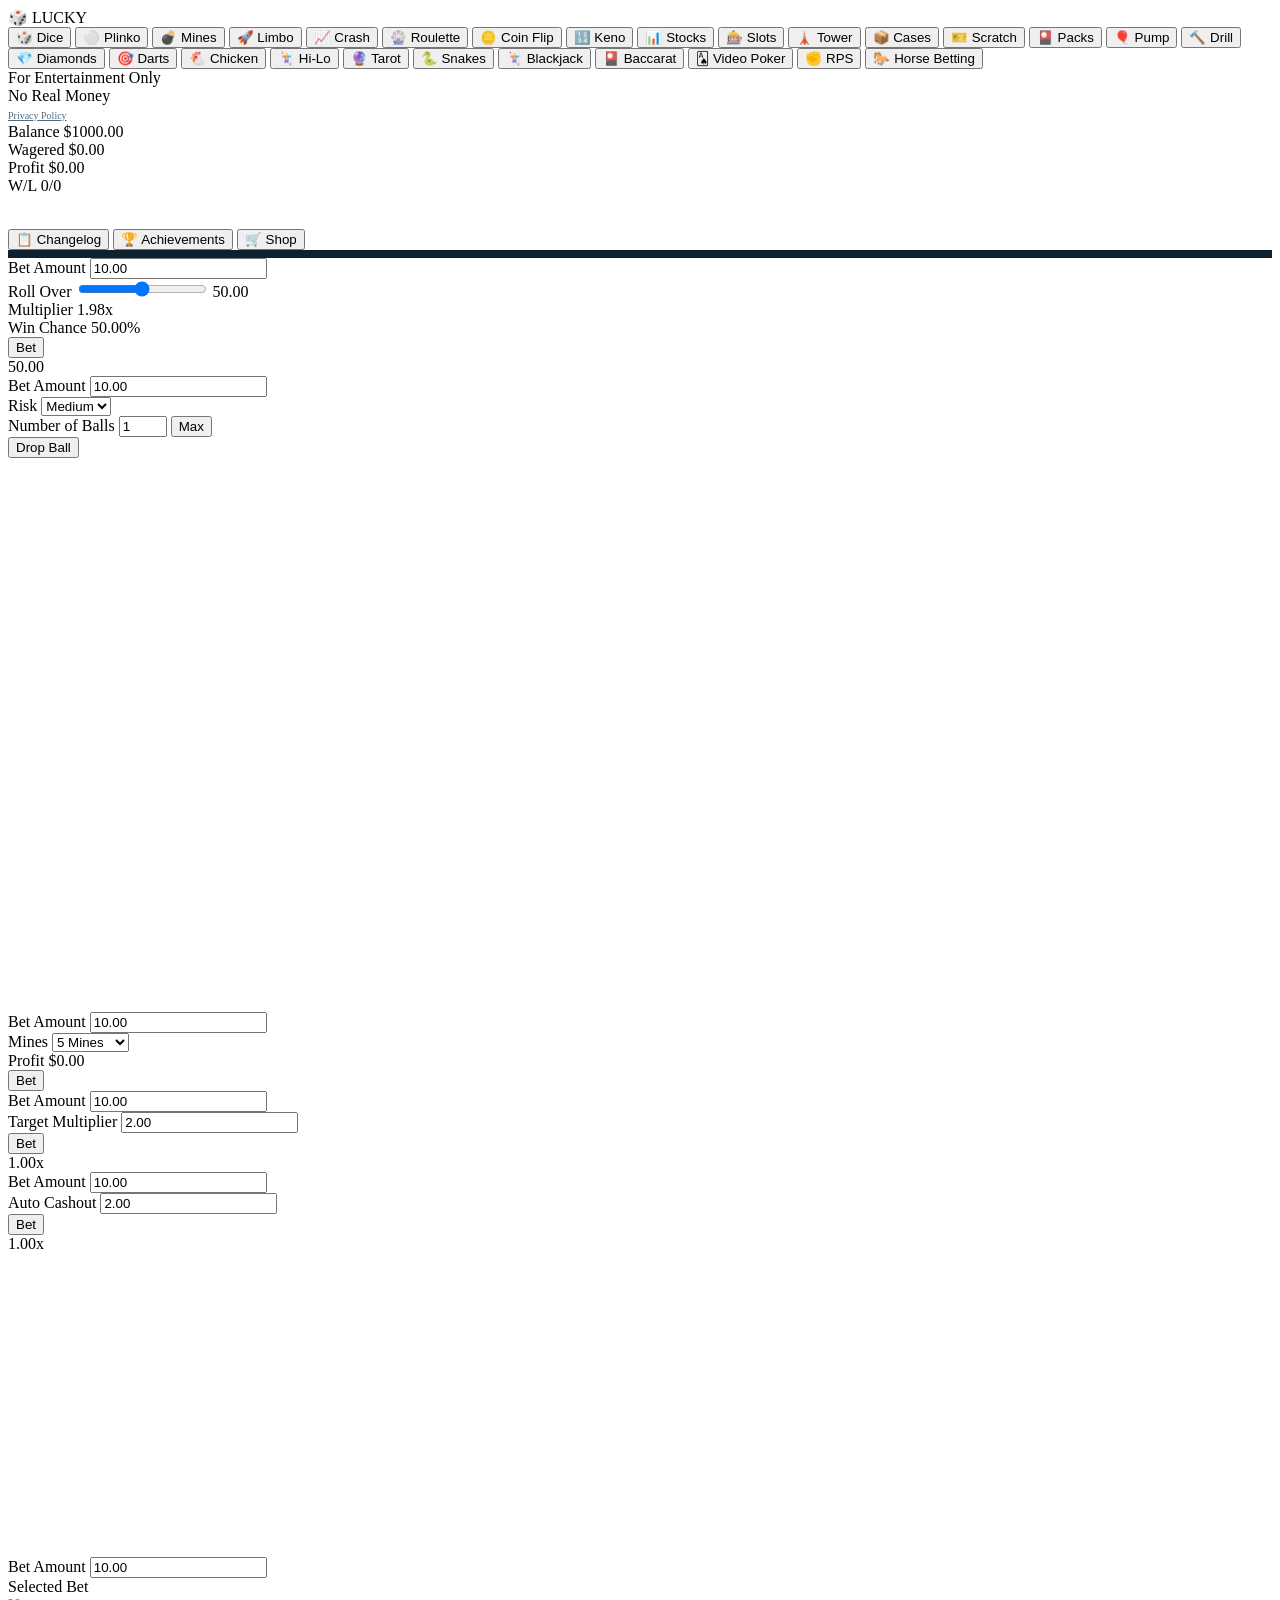
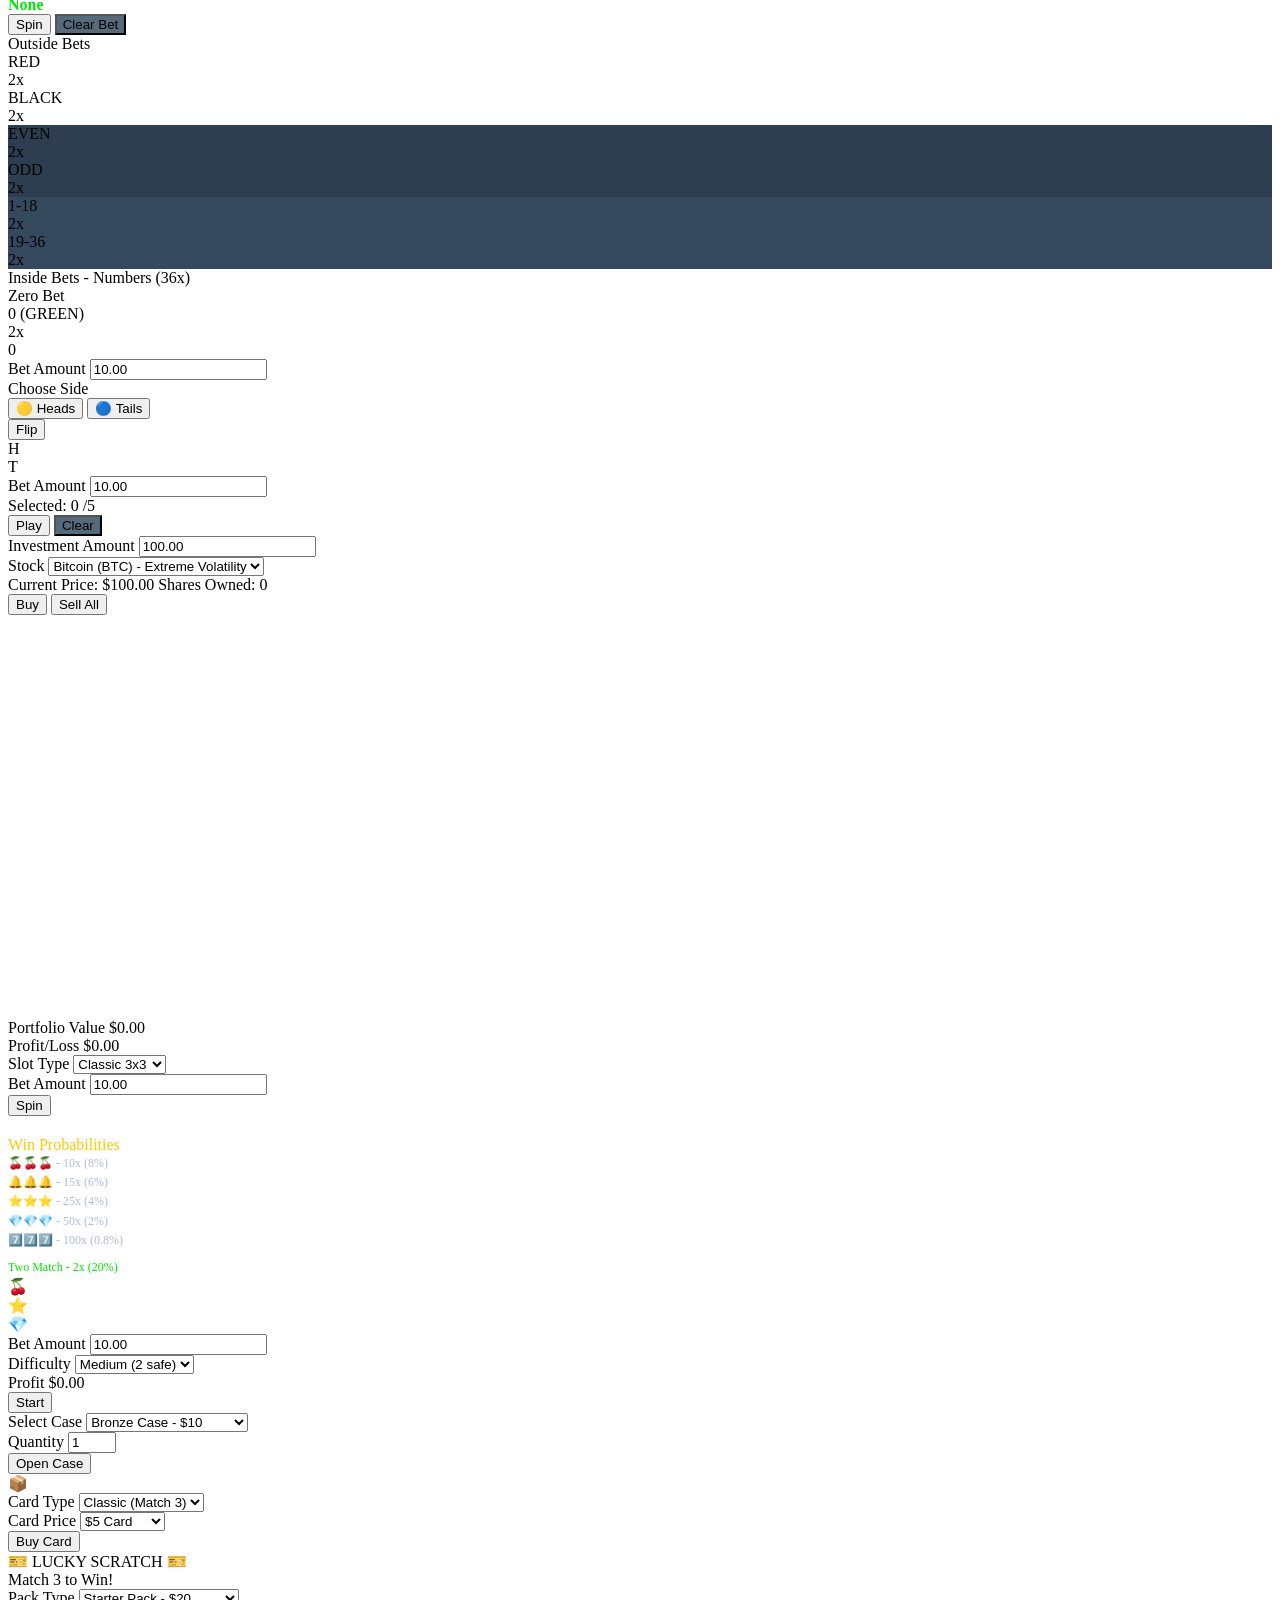
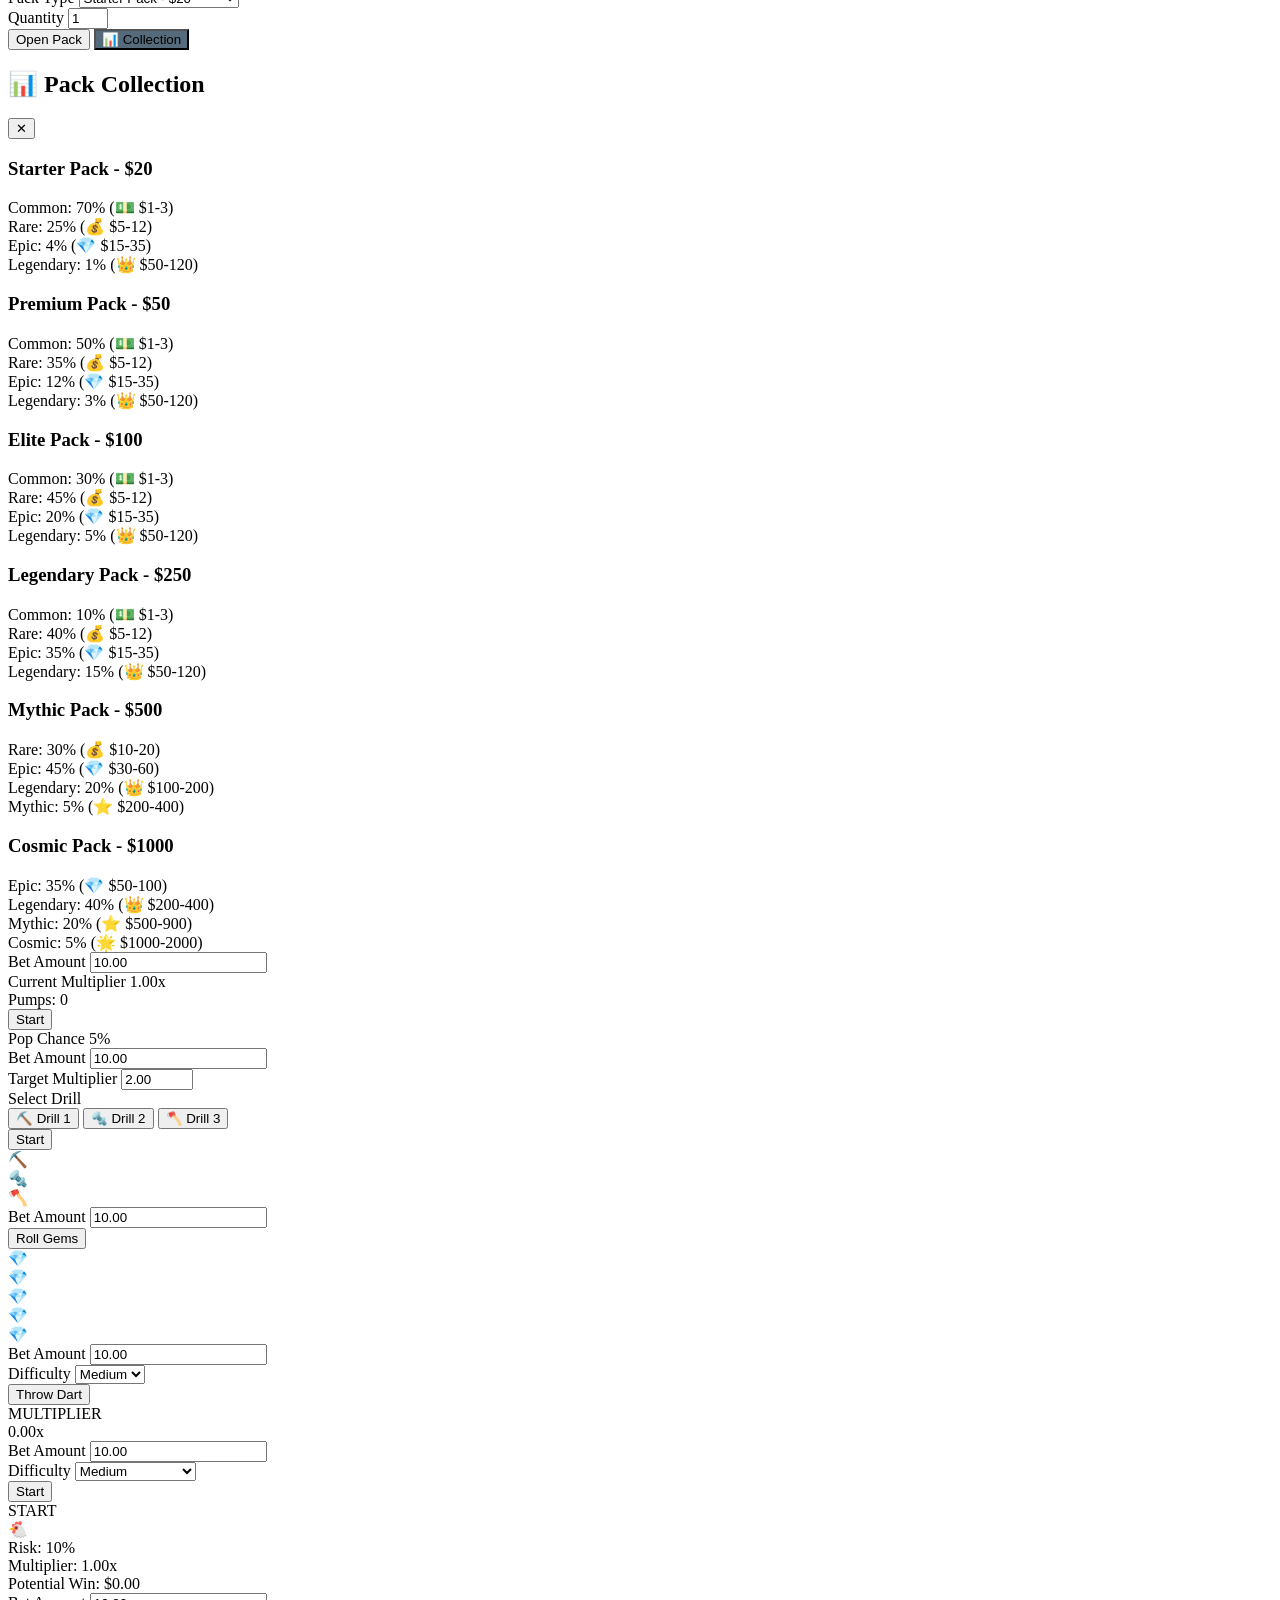
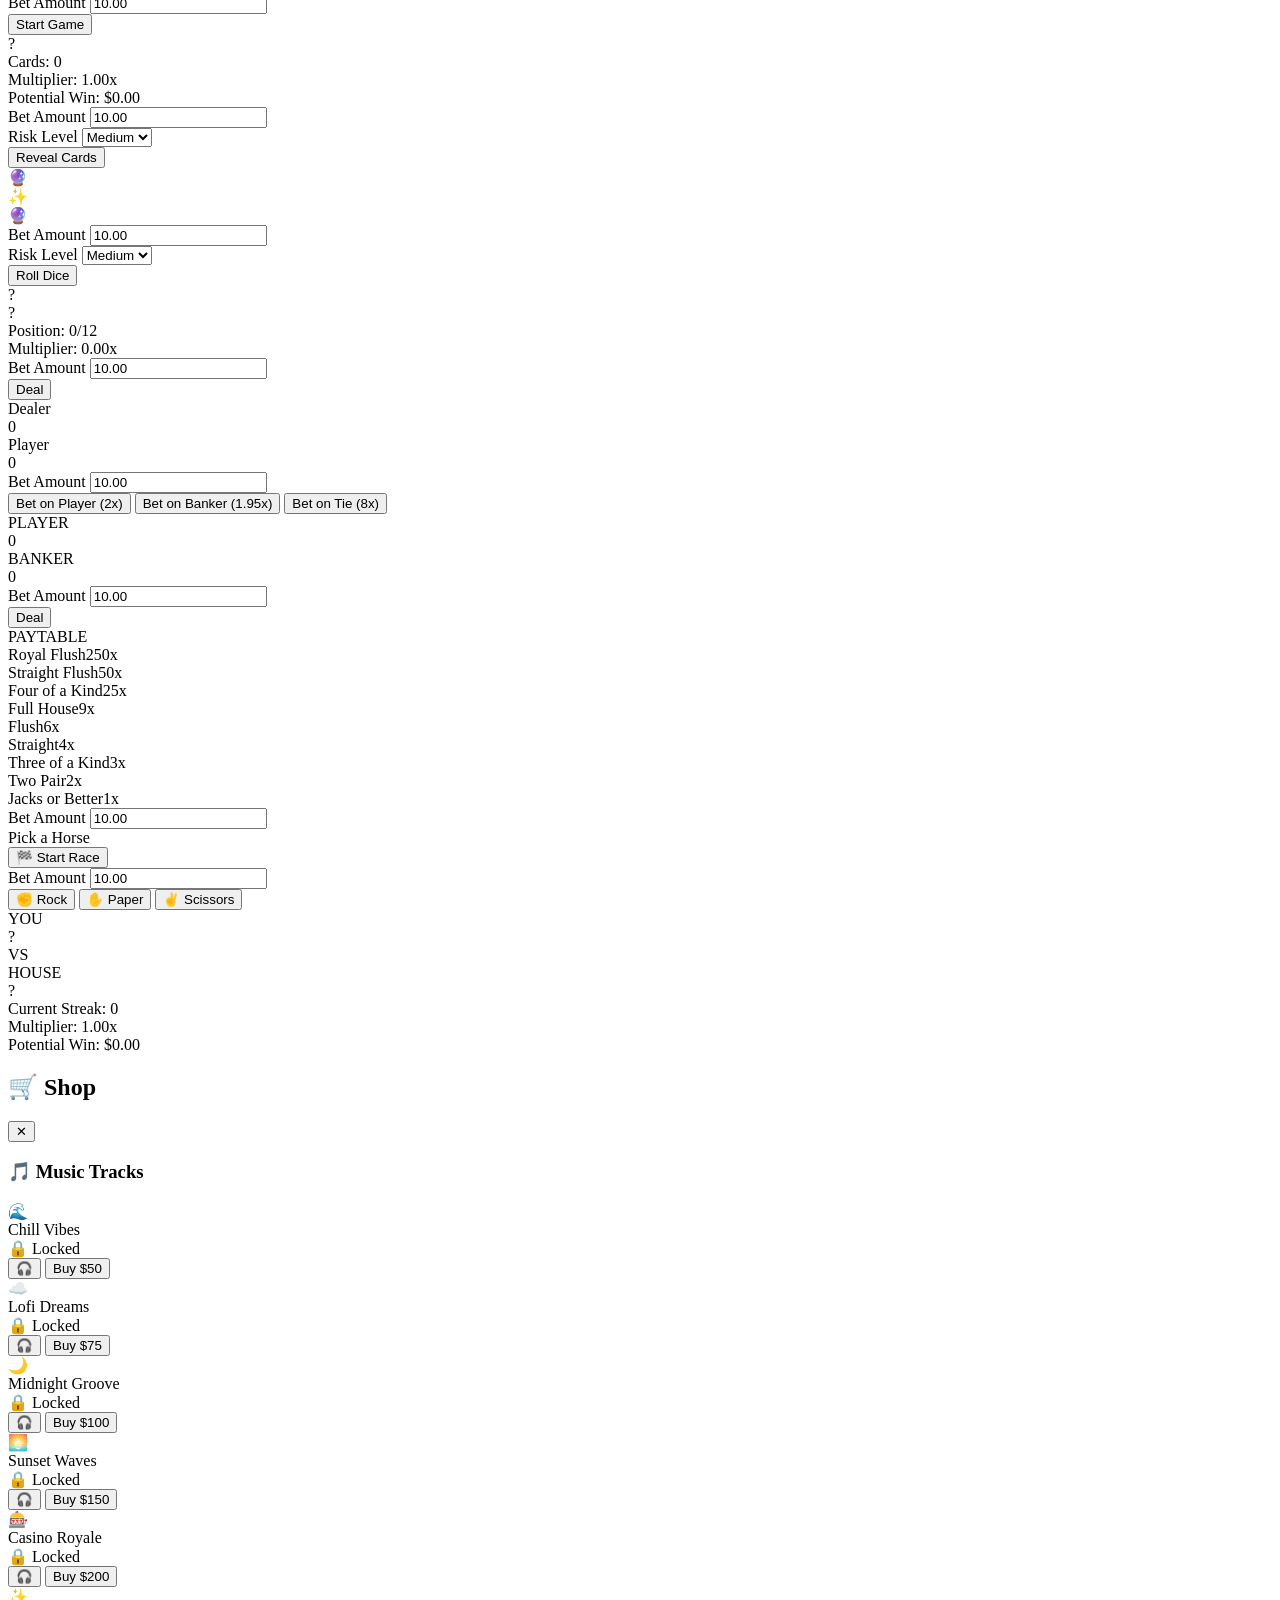
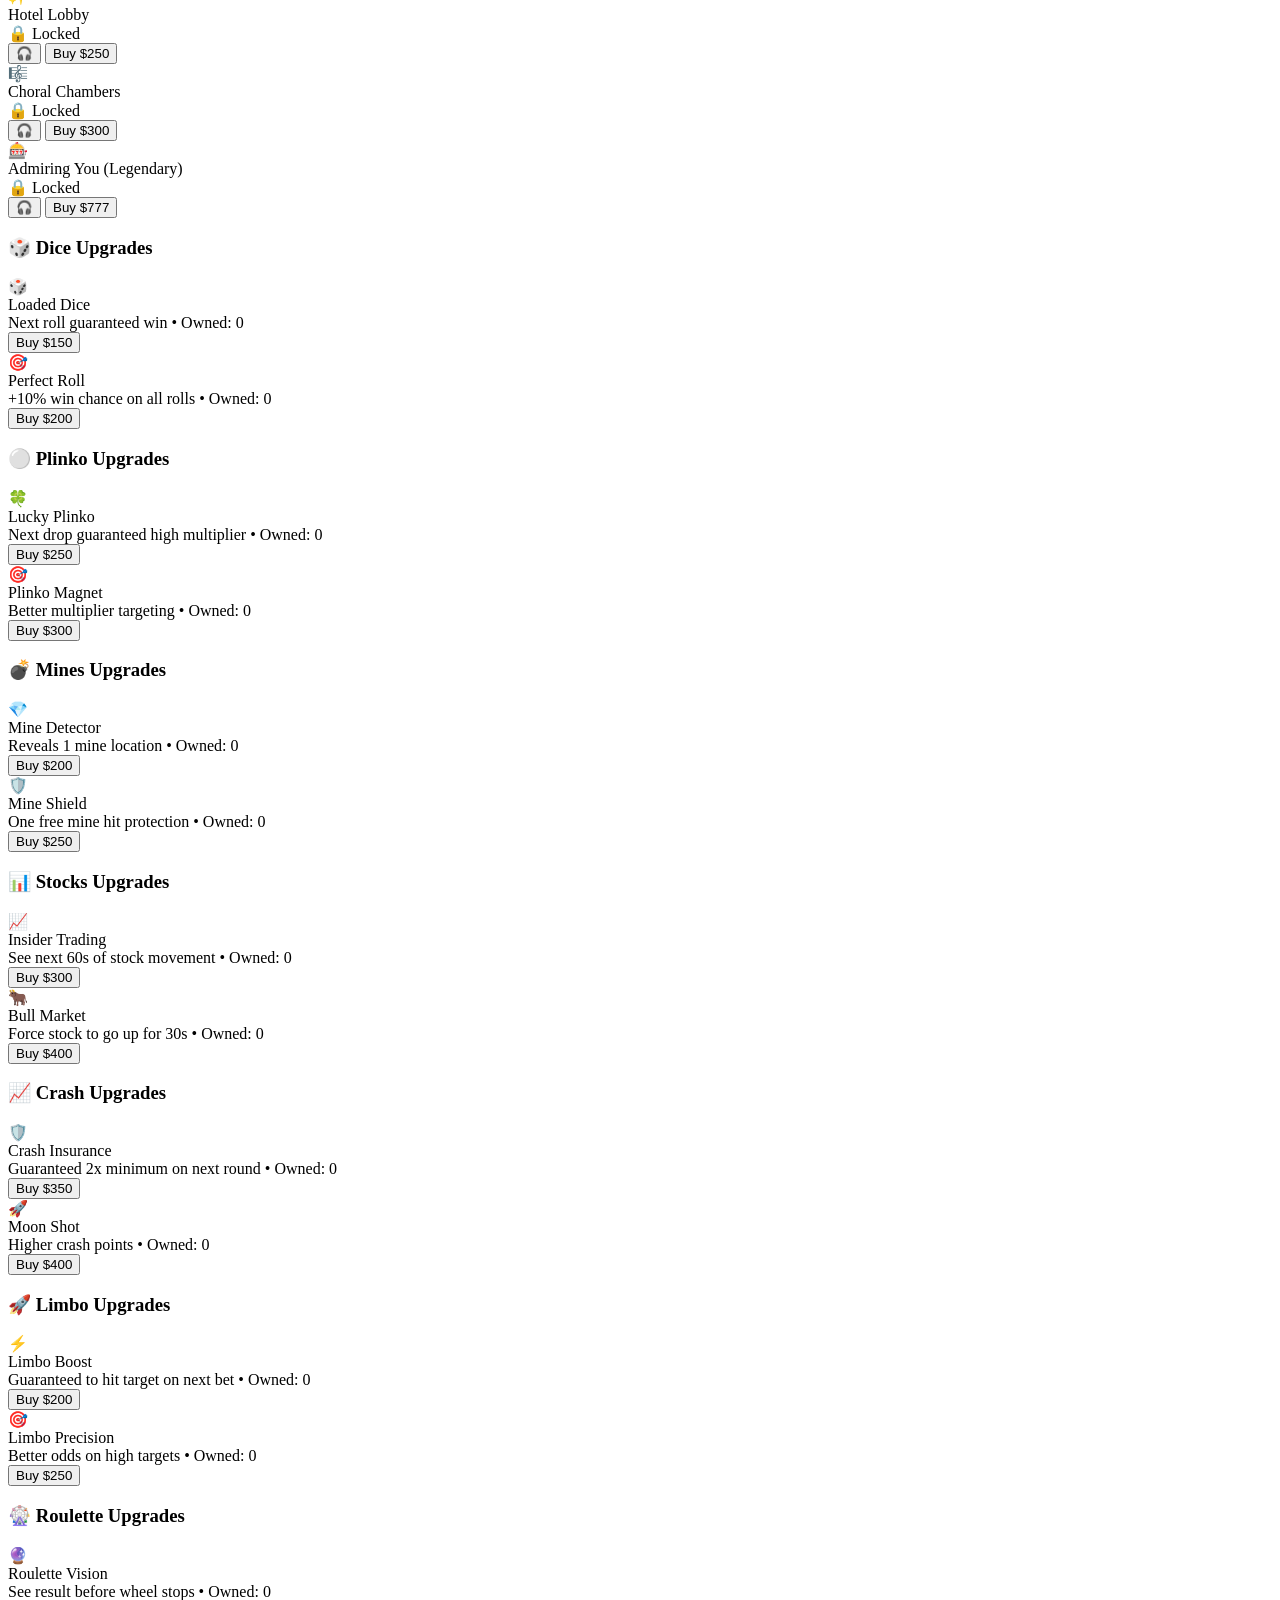
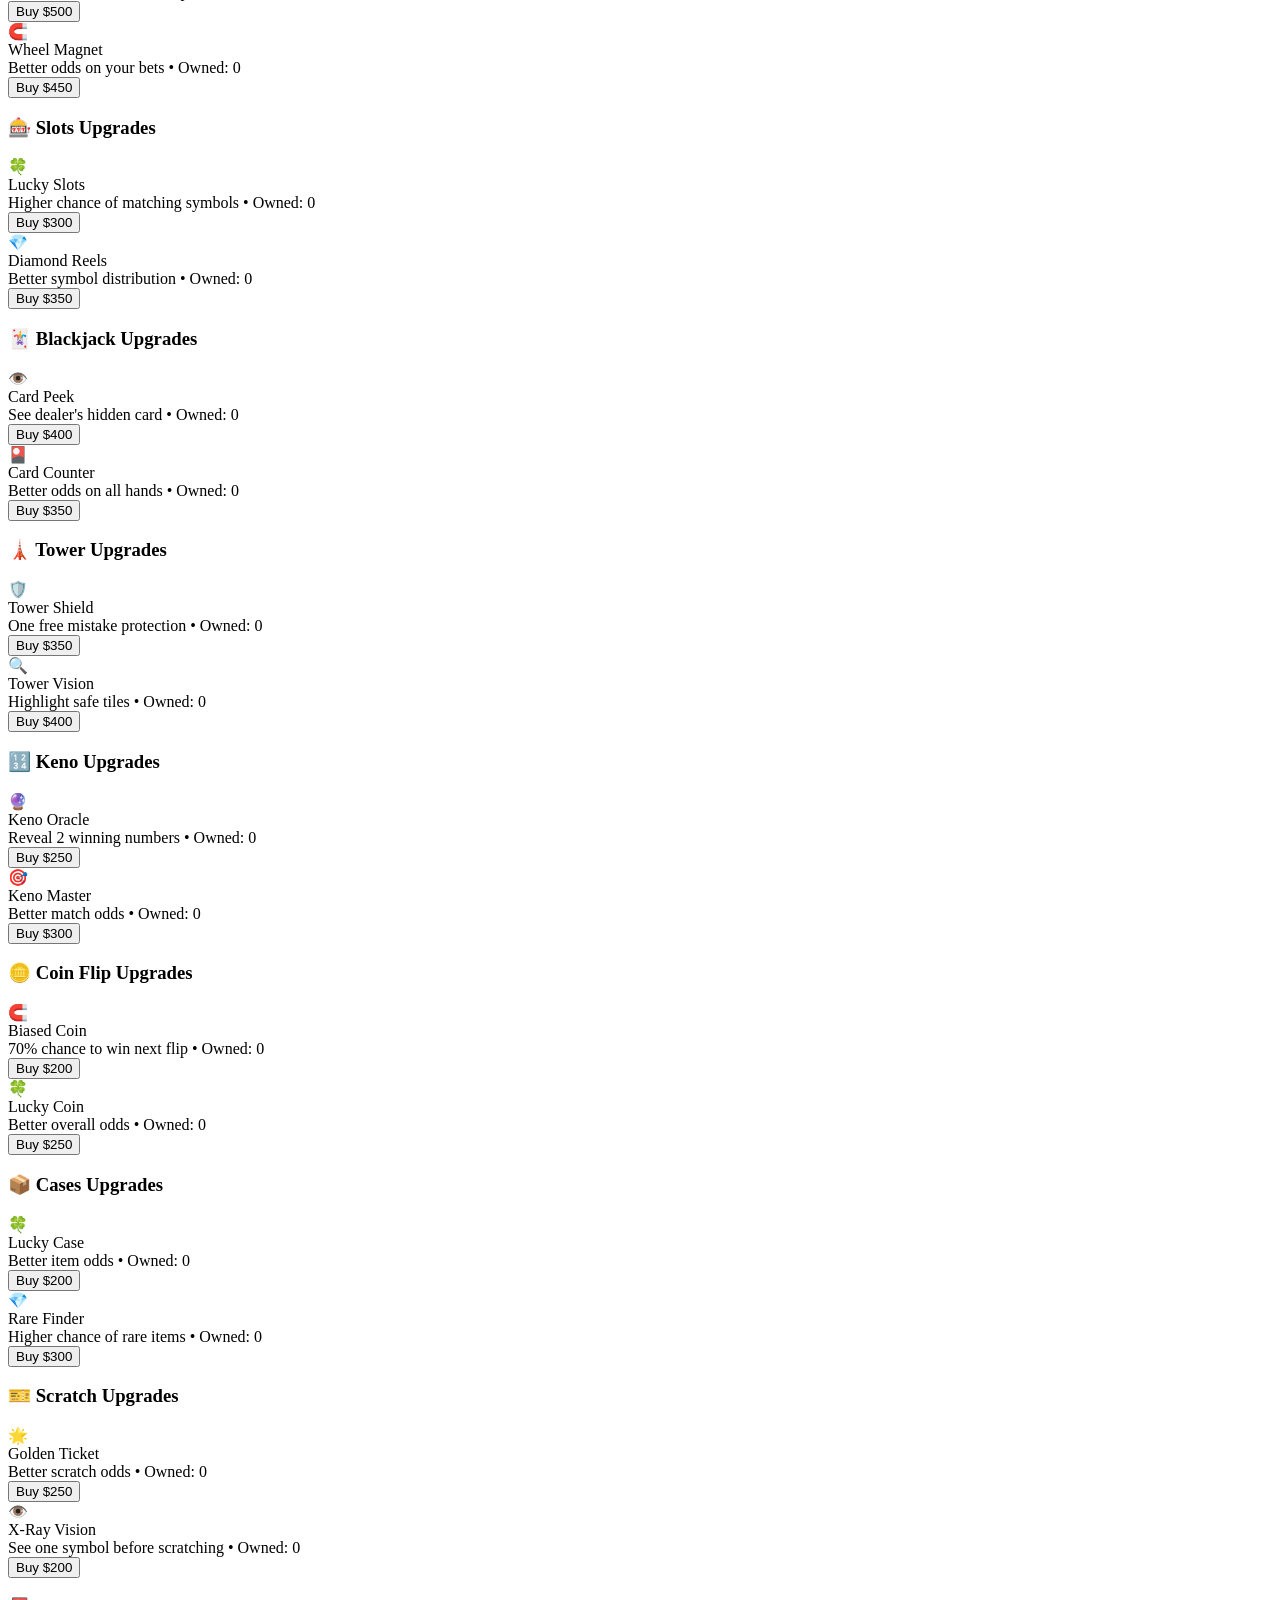
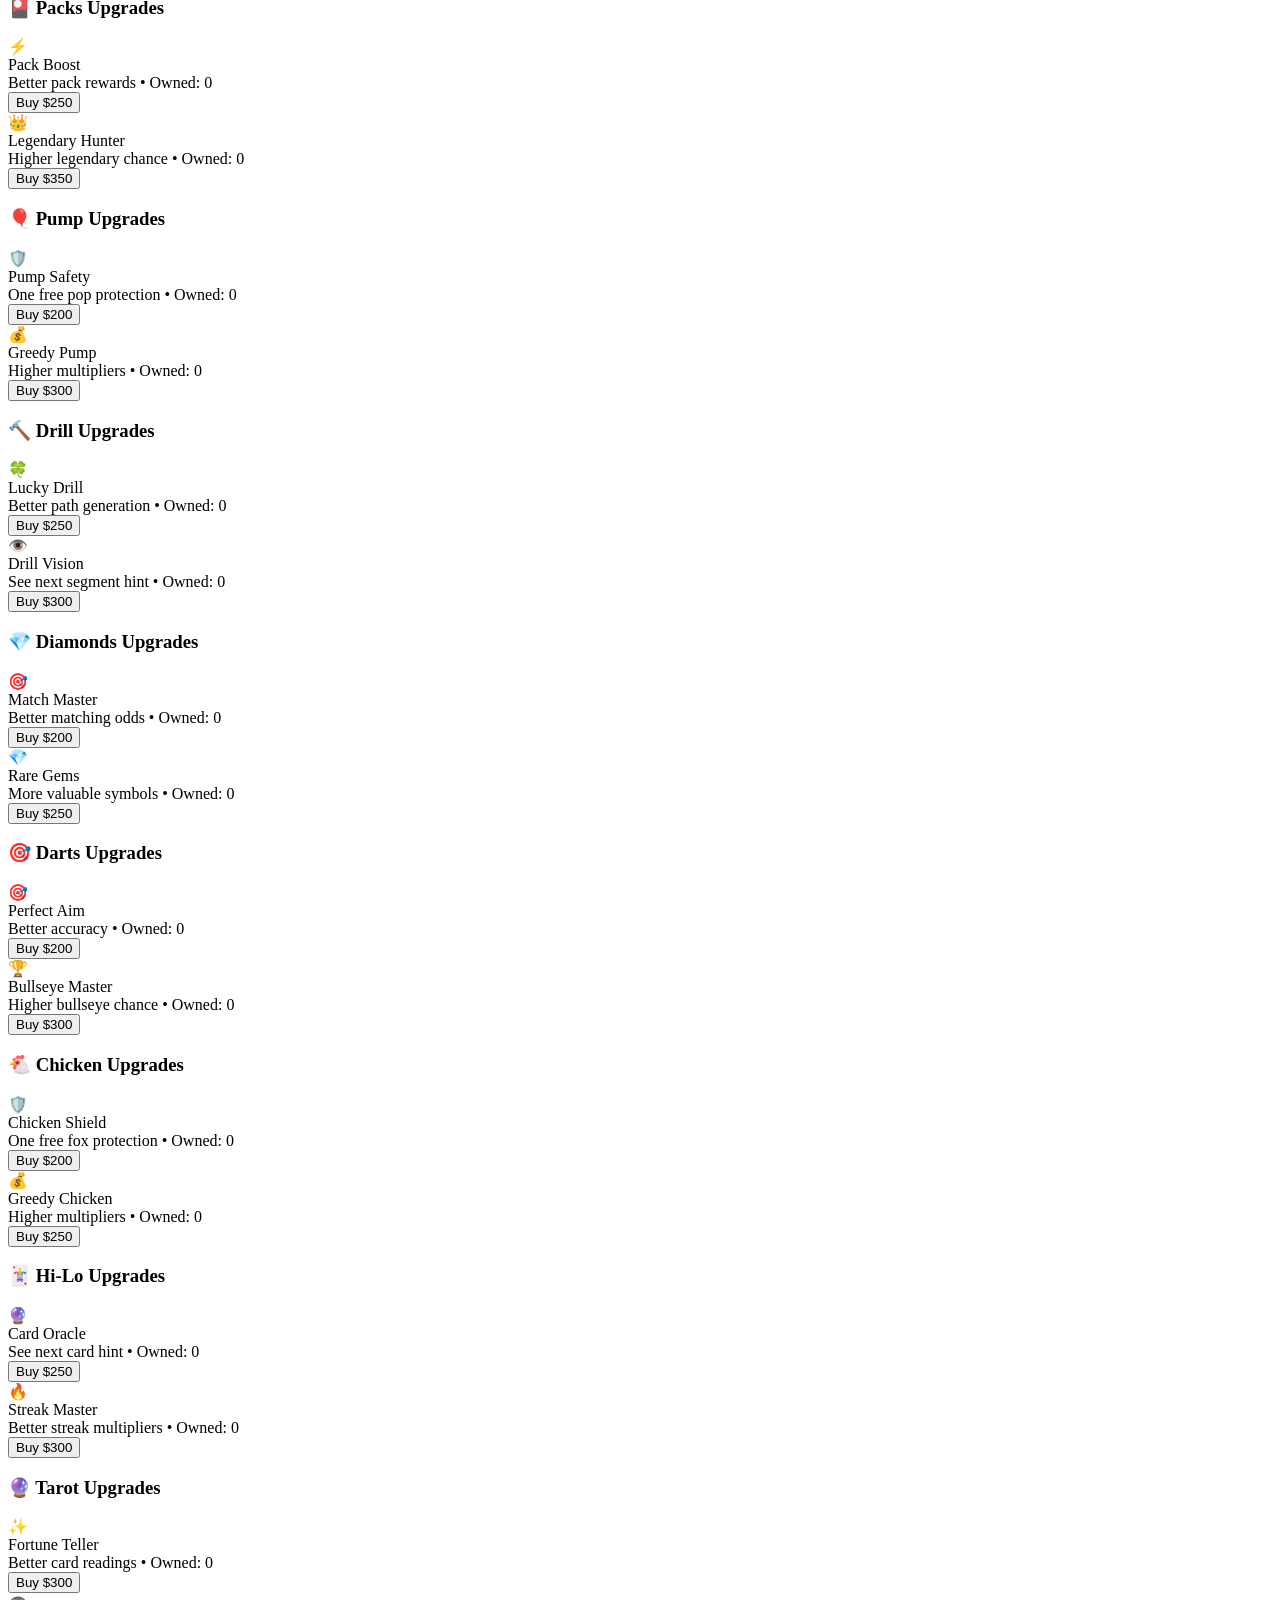
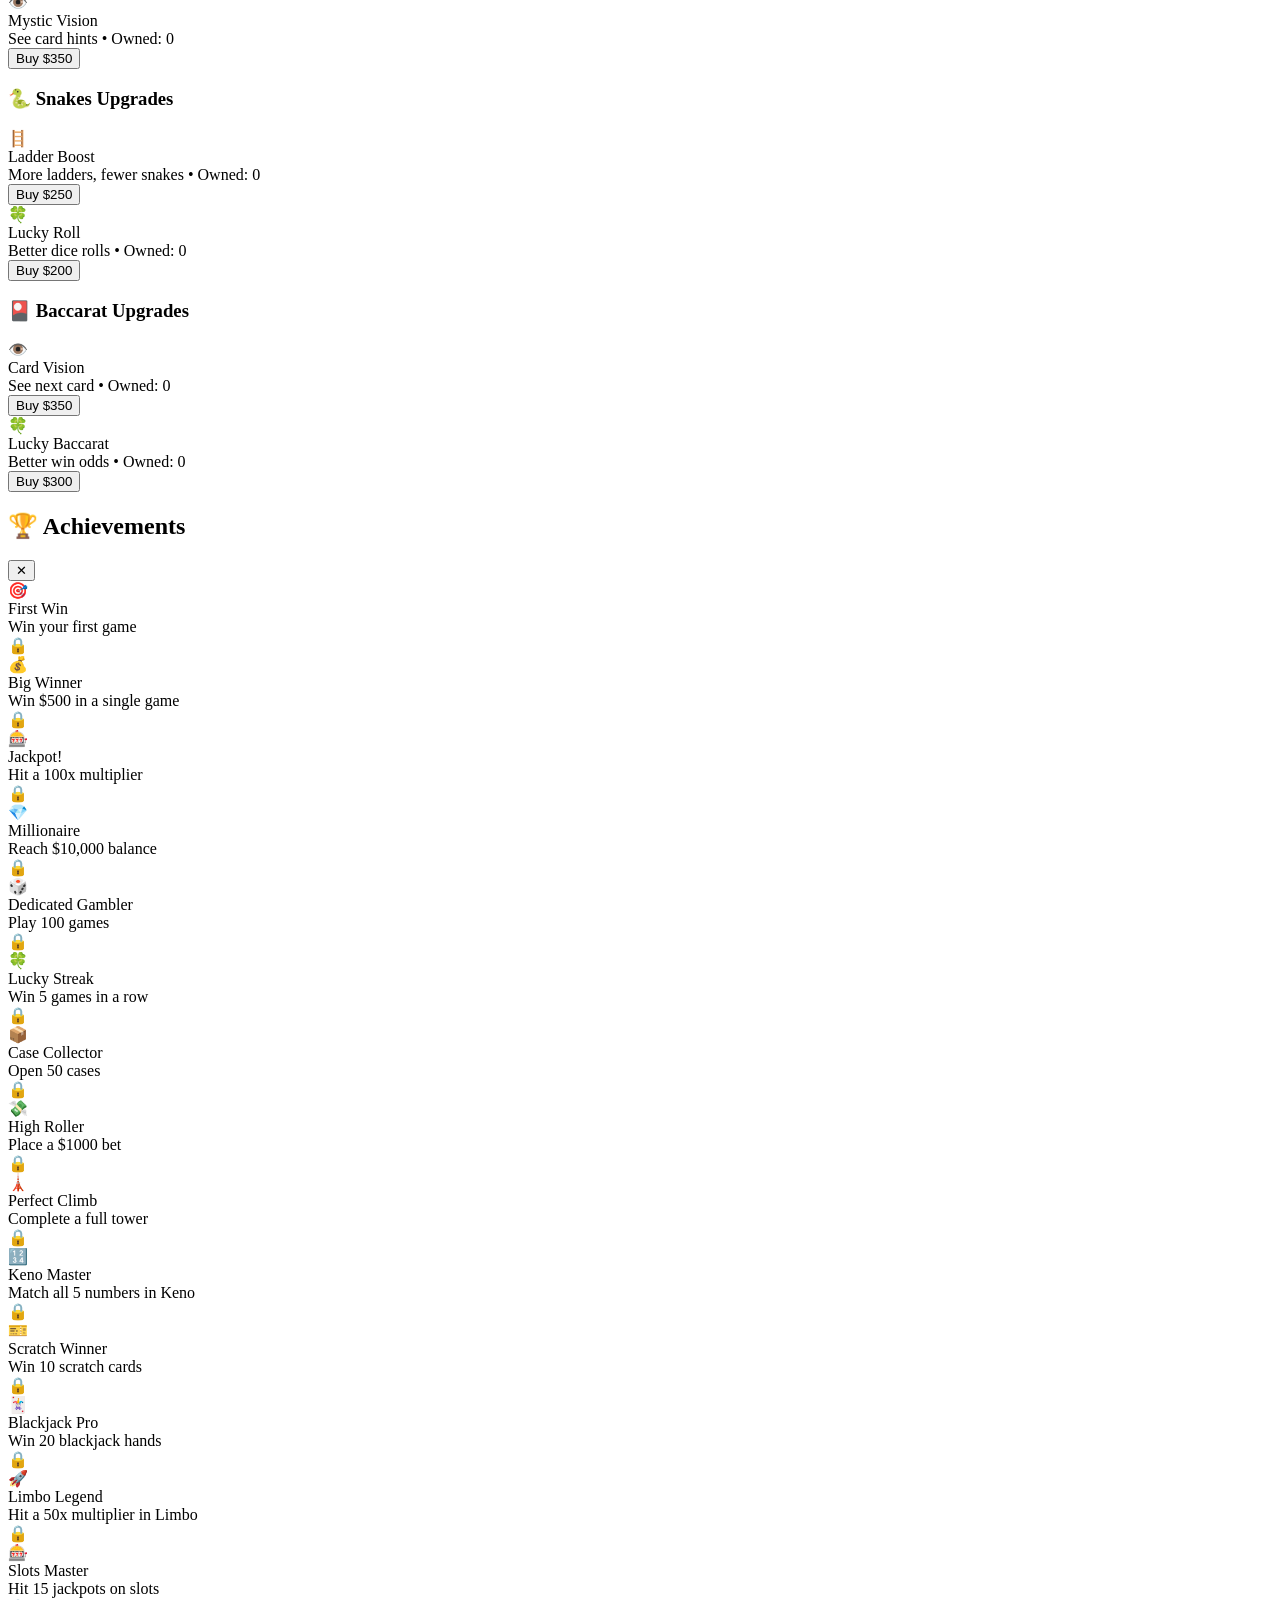
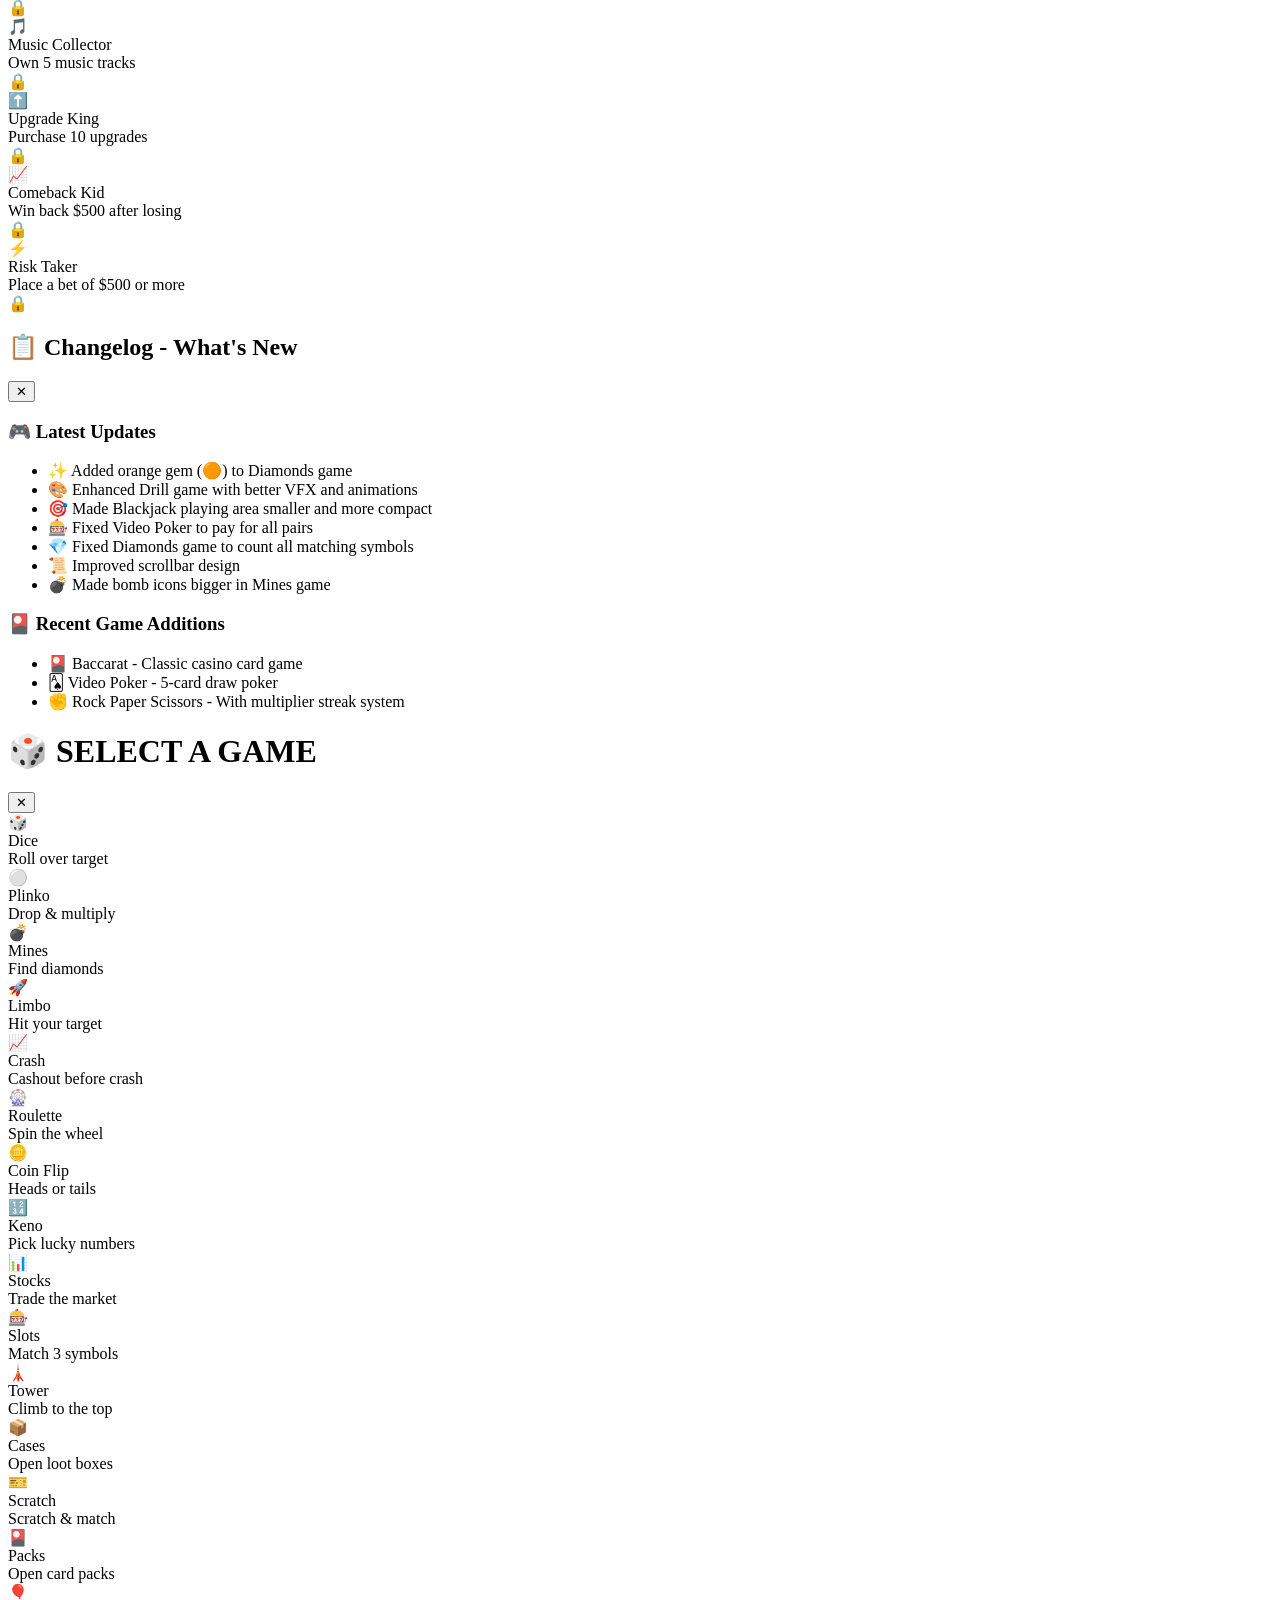
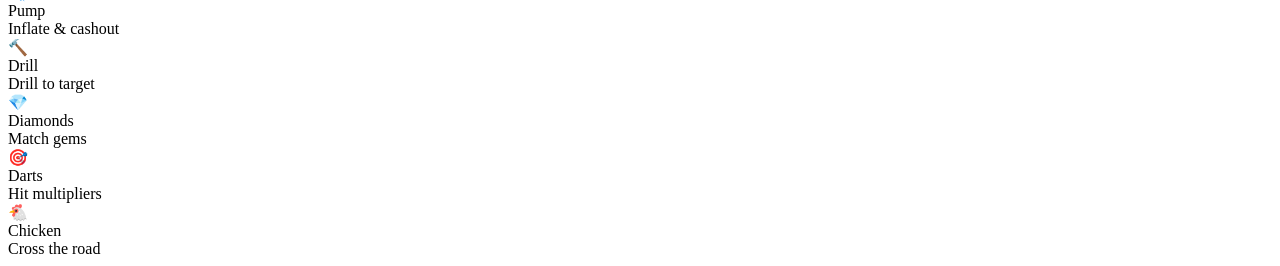
==== index.html @ 7aee8b9a "Add AdSense publisher ID" ====
<!DOCTYPE html>
<html lang="en">
<head>
<meta charset="UTF-8"> <meta name="viewport" content="width=device-width, initial-scale=1.0"> <title>Lucky Games - Entertainment Only</title>
<link rel="icon" type="image/png" href="images/Icon.png">
<link rel="stylesheet" href="style.css">
<script async src="https://pagead2.googlesyndication.com/pagead/js/adsbygoogle.js?client=ca-pub-1975473194657681" crossorigin="anonymous"></script>
</head>
<body>
<div id="toast-container">
</div>
<div class="sidebar">
<div class="logo sticky-logo" onclick="showGameSelection()" style="cursor: pointer;">
🎲 LUCKY</div>
<nav class="nav-menu">
<button class="nav-item active" onclick="showGame('dice')">
<span class="icon">🎲</span>
Dice</button>
<button class="nav-item" onclick="showGame('plinko')">
<span class="icon">⚪</span>
Plinko</button>
<button class="nav-item" onclick="showGame('mines')">
<span class="icon">💣</span>
Mines</button>
<button class="nav-item" onclick="showGame('limbo')">
<span class="icon">🚀</span>
Limbo</button>
<button class="nav-item" onclick="showGame('crash')">
<span class="icon">📈</span>
Crash</button>
<button class="nav-item" onclick="showGame('roulette')">
<span class="icon">🎡</span>
Roulette</button>
<button class="nav-item" onclick="showGame('coinflip')">
<span class="icon">🪙</span>
Coin Flip</button>
<button class="nav-item" onclick="showGame('keno')">
<span class="icon">🔢</span>
Keno</button>
<button class="nav-item" onclick="showGame('stocks')">
<span class="icon">📊</span>
Stocks</button>
<button class="nav-item" onclick="showGame('slots')">
<span class="icon">🎰</span>
Slots</button>
<button class="nav-item" onclick="showGame('tower')">
<span class="icon">🗼</span>
Tower</button>
<button class="nav-item" onclick="showGame('cases')">
<span class="icon">📦</span>
Cases</button>
<button class="nav-item" onclick="showGame('scratch')">
<span class="icon">🎫</span>
Scratch</button>
<button class="nav-item" onclick="showGame('packs')">
<span class="icon">🎴</span>
Packs</button>
<button class="nav-item" onclick="showGame('pump')">
<span class="icon">🎈</span>
Pump</button>
<button class="nav-item" onclick="showGame('drill')">
<span class="icon">🔨</span>
Drill</button>
<button class="nav-item" onclick="showGame('diamonds')">
<span class="icon">💎</span>
Diamonds</button>
<button class="nav-item" onclick="showGame('darts')">
<span class="icon">🎯</span>
Darts</button>
<button class="nav-item" onclick="showGame('chicken')">
<span class="icon">🐔</span>
Chicken</button>
<button class="nav-item" onclick="showGame('hilo')">
<span class="icon">🃏</span>
Hi-Lo</button>
<button class="nav-item" onclick="showGame('tarot')">
<span class="icon">🔮</span>
Tarot</button>
<button class="nav-item" onclick="showGame('snakes')">
<span class="icon">🐍</span>
Snakes</button>
<button class="nav-item" onclick="showGame('blackjack')">
<span class="icon">🃏</span>
Blackjack</button>
<button class="nav-item" onclick="showGame('baccarat')">
<span class="icon">🎴</span>
Baccarat</button>
<button class="nav-item" onclick="showGame('videopoker')">
<span class="icon">🂡</span>
Video Poker</button>
<button class="nav-item" onclick="showGame('rps')">
<span class="icon">✊</span>
RPS</button>
<button class="nav-item" onclick="showGame('horse')">
<span class="icon">🐎</span>
Horse Betting</button>
</nav>
<div class="disclaimer">
For Entertainment Only<br>No Real Money<br><a href="privacy-policy.html" target="_blank" style="color:#556b7c;font-size:10px;text-decoration:underline;">Privacy Policy</a></div>
</div>
<div class="main-content">
<header class="top-bar">
<div class="balance-container">
<span class="balance-label">Balance</span>
<span class="balance-amount">$<span id="balance">1000.00</span>
</span>
</div>
<div class="stats-container" onclick="toggleStatsPanel()">
<div class="stats-summary">
<div class="stats-item">
<span class="stats-label">Wagered</span>
<span class="stats-value" id="total-wagered">$0.00</span>
</div>
<div class="stats-item">
<span class="stats-label">Profit</span>
<span class="stats-value profit" id="total-profit">$0.00</span>
</div>
<div class="stats-item">
<span class="stats-label">W/L</span>
<span class="stats-value" id="win-loss-ratio">0/0</span>
</div>
</div>
<div class="stats-graph-mini" id="stats-graph-mini">
<canvas id="mini-graph-canvas" width="100" height="30"></canvas>
</div>
</div>
<div class="music-controls">
<button class="music-btn" id="music-toggle" onclick="toggleMusic()" style="display:none;">
🎵 Music: OFF</button>
<div class="music-selector-container" id="music-selector-container" style="display:none;">
<button class="music-btn" id="music-selector-btn" onclick="toggleMusicSelector()">
🎵</button>
<div class="music-dropdown" id="music-dropdown" style="display:none;">
<select id="music-track-select" onchange="changeMusicFromDropdown()">
<option value="none">No Music</option>
</select>
</div>
</div>
<button class="music-btn" onclick="openChangelog()">
📋 Changelog</button>
<button class="music-btn" onclick="openAchievements()">
🏆 Achievements</button>
<button class="music-btn" onclick="openShop()">
🛒 Shop</button>
</div>
</header>
<!-- AdSense Banner Ad - replace data-ad-client and data-ad-slot with your values -->
<div style="text-align:center; padding:4px 0; background:#0f212e;">
<ins class="adsbygoogle"
     style="display:block"
     data-ad-client="ca-pub-1975473194657681"
     data-ad-slot="XXXXXXXXXX"
     data-ad-format="auto"
     data-full-width-responsive="true"></ins>
<script>(adsbygoogle = window.adsbygoogle || []).push({});</script>
</div>

<!-- Stats Panel Modal -->
<div id="stats-panel" class="modal" style="display:none;">
<div class="modal-content stats-modal-content">
<div class="modal-header">
<h2>📊 Session Statistics</h2>
<button class="close-btn" onclick="closeStatsPanel()">✕</button>
</div>
<div class="stats-panel-body">
<div class="stats-overview">
<div class="stat-card">
<div class="stat-card-label">Total Wagered</div>
<div class="stat-card-value" id="panel-wagered">$0.00</div>
</div>
<div class="stat-card">
<div class="stat-card-label">Total Won</div>
<div class="stat-card-value green" id="panel-won">$0.00</div>
</div>
<div class="stat-card">
<div class="stat-card-label">Total Lost</div>
<div class="stat-card-value red" id="panel-lost">$0.00</div>
</div>
<div class="stat-card">
<div class="stat-card-label">Net Profit</div>
<div class="stat-card-value profit-value" id="panel-profit">$0.00</div>
</div>
<div class="stat-card">
<div class="stat-card-label">Wins</div>
<div class="stat-card-value" id="panel-wins">0</div>
</div>
<div class="stat-card">
<div class="stat-card-label">Losses</div>
<div class="stat-card-value" id="panel-losses">0</div>
</div>
</div>
<div class="stats-graph-container">
<h3>Profit/Loss Graph</h3>
<canvas id="stats-graph-canvas" width="800" height="300"></canvas>
</div>
<button class="bet-button" onclick="resetStats()" style="margin-top: 20px;">Reset Statistics</button>
</div>
</div>
</div>
<div class="game-container">
<!-- Dice Game -->
<div id="dice-game" class="game-panel active">
<div class="game-controls">
<div class="control-group">
<label>Bet Amount</label>
<input type="number" id="dice-bet" value="10.00" step="0.01" min="0.01"> </div>
<div class="control-group">
<label>Roll Over</label>
<input type="range" id="dice-target" min="2" max="98" value="50"> <span id="dice-target-value">50.00</span>
</div>
<div class="control-group">
<label>Multiplier</label>
<span id="dice-multiplier" class="multiplier">1.98x</span>
</div>
<div class="control-group">
<label>Win Chance</label>
<span id="dice-chance" class="chance">50.00%</span>
</div>
<button class="bet-button" onclick="playDice()">
Bet</button>
<button class="bet-button" id="loaded-dice-btn" onclick="useLoadedDice()" style="background: #ffc800; display: none;">
🎲 Use Loaded Dice</button>
</div>
<div class="game-display">
<div class="dice-result-display">
<div class="dice-number" id="dice-number">
50.00</div>
<div class="dice-bar">
<div class="dice-target-line" id="dice-target-line">
</div>
<div class="dice-roll-indicator" id="dice-roll-indicator">
</div>
</div>
</div>
</div>
</div>
<!-- Plinko Game -->
<div id="plinko-game" class="game-panel">
<div class="game-controls">
<div class="control-group">
<label>Bet Amount</label>
<input type="number" id="plinko-bet" value="10.00" step="0.01" min="0.01"> </div>
<div class="control-group">
<label>Risk</label>
<select id="plinko-risk">
<option value="low">
Low</option>
<option value="medium" selected>
Medium</option>
<option value="high">
High</option>
</select>
</div>
<div class="control-group">
<label>Number of Balls</label>
<input type="number" id="plinko-balls" value="1" min="1" max="10">
<button class="max-button" onclick="document.getElementById('plinko-balls').value = 10">
Max</button>
</div>
<button class="bet-button" onclick="playPlinko()">
Drop Ball</button>
<button class="bet-button" id="lucky-plinko-btn" onclick="useLuckyPlinko()" style="background: #00e701; display: none;">
🍀 Use Lucky Plinko</button>
<button class="bet-button" id="plinko-magnet-btn" onclick="usePlinkoMagnet()" style="background: #ffc800; display: none;">
🎯 Use Plinko Magnet</button>
</div>
<div class="game-display">
<div style="width: 100%; max-width: 600px;">
<canvas id="plinko-canvas" width="600" height="550">
</canvas>
<div class="plinko-multipliers" id="plinko-multipliers">
</div>
</div>
</div>
</div>
<!-- Mines Game -->
<div id="mines-game" class="game-panel">
<div class="game-controls">
<div class="control-group">
<label>Bet Amount</label>
<input type="number" id="mines-bet" value="10.00" step="0.01" min="0.01"> </div>
<div class="control-group">
<label>Mines</label>
<select id="mines-count">
<option value="3">
3 Mines</option>
<option value="5" selected>
5 Mines</option>
<option value="10">
10 Mines</option>
<option value="15">
15 Mines</option>
</select>
</div>
<div class="control-group">
<label>Profit</label>
<span id="mines-profit" class="profit">$0.00</span>
</div>
<button class="bet-button" id="mines-start-btn" onclick="startMines()">
Bet</button>
<button class="cashout-button" id="mines-cashout-btn" onclick="cashoutMines()" style="display:none;">
Cashout</button>
<button class="bet-button" id="mine-detector-btn" onclick="useMineDetector()" style="background: #ffc800; display: none;">
💎 Use Mine Detector</button>
<button class="bet-button" id="mine-shield-btn" onclick="useMineShield()" style="background: #00e701; display: none;">
🛡️ Use Mine Shield</button>
</div>
<div class="game-display">
<div style="width: 100%; max-width: 550px;">
<div class="mines-grid" id="mines-grid">
</div>
</div>
</div>
</div>
<!-- Limbo Game -->
<div id="limbo-game" class="game-panel">
<div class="game-controls">
<div class="control-group">
<label>Bet Amount</label>
<input type="number" id="limbo-bet" value="10.00" step="0.01" min="0.01"> </div>
<div class="control-group">
<label>Target Multiplier</label>
<input type="number" id="limbo-target" value="2.00" step="0.01" min="1.01"> </div>
<button class="bet-button" onclick="playLimbo()">
Bet</button>
<button class="bet-button" id="limbo-boost-btn" onclick="useLimboBoost()" style="background: #00e701; display: none;">
⚡ Use Limbo Boost</button>
<button class="bet-button" id="limbo-precision-btn" onclick="useLimboPrecision()" style="background: #ffc800; display: none;">
🎯 Use Limbo Precision</button>
</div>
<div class="game-display">
<div class="limbo-display">
<div class="limbo-result" id="limbo-result">
1.00x</div>
<div class="limbo-status" id="limbo-status">
</div>
</div>
</div>
</div>
<!-- Crash Game -->
<div id="crash-game" class="game-panel">
<div class="game-controls">
<div class="control-group">
<label>Bet Amount</label>
<input type="number" id="crash-bet" value="10.00" step="0.01" min="0.01"> </div>
<div class="control-group">
<label>Auto Cashout</label>
<input type="number" id="crash-auto" value="2.00" step="0.01" min="1.01"> </div>
<button class="bet-button" id="crash-bet-btn" onclick="playCrash()">
Bet</button>
<button class="cashout-button" id="crash-cashout-btn" onclick="crashCashout()" style="display:none;">
Cashout</button>
<button class="bet-button" id="crash-insurance-btn" onclick="useCrashInsurance()" style="background: #ffc800; display: none;">
🛡️ Use Crash Insurance</button>
<button class="bet-button" id="moon-shot-btn" onclick="useMoonShot()" style="background: #00e701; display: none;">
🚀 Use Moon Shot</button>
</div>
<div class="game-display">
<div class="crash-display">
<div class="crash-multiplier" id="crash-multiplier">
1.00x</div>
<div class="crash-graph">
<canvas id="crash-canvas" width="660" height="300">
</canvas>
</div>
</div>
</div>
</div>
<!-- Roulette Game -->
<div id="roulette-game" class="game-panel">
<div class="game-controls">
<div class="control-group">
<label>Bet Amount</label>
<input type="number" id="roulette-bet" value="10.00" step="0.01" min="0.01"> </div>
<div class="control-group">
<label>Selected Bet</label>
<div id="roulette-selected-bet" style="color: #00e701; font-weight: 600;">
None</div>
</div>
<button class="bet-button" onclick="playRoulette()">
Spin</button>
<button class="bet-button" style="background: #556b7c;" onclick="clearRouletteBet()">
Clear Bet</button>
<button class="bet-button" id="roulette-vision-btn" onclick="useRouletteVision()" style="background: #ffc800; display: none;">
🔮 Use Roulette Vision</button>
<button class="bet-button" id="wheel-magnet-btn" onclick="useWheelMagnet()" style="background: #00e701; display: none;">
🧲 Use Wheel Magnet</button>
</div>
<div class="game-display">
<div class="roulette-display">
<!-- Betting Board -->
<div class="roulette-board">
<div class="board-section">
<div class="board-label">
Outside Bets</div>
<div class="color-bets">
<div class="bet-option color-red" onclick="selectRouletteBet('red', 2)">
<div class="bet-label">
RED</div>
<div class="bet-payout">
2x</div>
</div>
<div class="bet-option color-black" onclick="selectRouletteBet('black', 2)">
<div class="bet-label">
BLACK</div>
<div class="bet-payout">
2x</div>
</div>
<div class="bet-option" onclick="selectRouletteBet('even', 2)" style="background: #2c3e50;">
<div class="bet-label">
EVEN</div>
<div class="bet-payout">
2x</div>
</div>
<div class="bet-option" onclick="selectRouletteBet('odd', 2)" style="background: #2c3e50;">
<div class="bet-label">
ODD</div>
<div class="bet-payout">
2x</div>
</div>
<div class="bet-option" onclick="selectRouletteBet('low', 2)" style="background: #34495e;">
<div class="bet-label">
1-18</div>
<div class="bet-payout">
2x</div>
</div>
<div class="bet-option" onclick="selectRouletteBet('high', 2)" style="background: #34495e;">
<div class="bet-label">
19-36</div>
<div class="bet-payout">
2x</div>
</div>
</div>
</div>
<div class="board-section">
<div class="board-label">
Inside Bets - Numbers (36x)</div>
<div class="number-grid" id="roulette-number-grid">
</div>
</div>
<div class="board-section">
<div class="board-label">
Zero Bet</div>
<div class="color-bets">
<div class="bet-option color-green" onclick="selectRouletteBet('green', 2)">
<div class="bet-label">
0 (GREEN)</div>
<div class="bet-payout">
2x</div>
</div>
</div>
</div>
</div>
<div class="roulette-wheel-section">
<div class="roulette-container">
<div class="roulette-pointer">
</div>
<div class="roulette-wheel">
<div class="roulette-inner" id="roulette-inner">
</div>
<div class="roulette-center" id="roulette-center">
0</div>
</div>
</div>
<div class="roulette-result" id="roulette-result">
</div>
</div>
</div>
</div>
</div>
<!-- Coin Flip Game -->
<div id="coinflip-game" class="game-panel">
<div class="game-controls">
<div class="control-group">
<label>Bet Amount</label>
<input type="number" id="coinflip-bet" value="10.00" step="0.01" min="0.01"> </div>
<div class="control-group">
<label>Choose Side</label>
<div class="button-group">
<button class="choice-button active" id="heads-btn" onclick="selectCoin('heads')">
🟡 Heads</button>
<button class="choice-button" id="tails-btn" onclick="selectCoin('tails')">
🔵 Tails</button>
</div>
</div>
<button class="bet-button" onclick="playCoinFlip()">
Flip</button>
<button class="bet-button" id="biased-coin-btn" onclick="useBiasedCoin()" style="background: #ffc800; display: none;">
🧲 Use Biased Coin</button>
<button class="bet-button" id="lucky-coin-btn" onclick="useLuckyCoin()" style="background: #00e701; display: none;">
🍀 Use Lucky Coin</button>
</div>
<div class="game-display">
<div class="coin-display">
<div class="coin" id="coin">
<div class="coin-face coin-heads">
H</div>
<div class="coin-face coin-tails">
T</div>
</div>
<div class="coin-result" id="coin-result">
</div>
</div>
</div>
</div>
<!-- Keno Game -->
<div id="keno-game" class="game-panel">
<div class="game-controls">
<div class="control-group">
<label>Bet Amount</label>
<input type="number" id="keno-bet" value="10.00" step="0.01" min="0.01"> </div>
<div class="control-group">
<label>Selected: <span id="keno-selected">0</span>
/5</label>
</div>
<button class="bet-button" onclick="playKeno()">
Play</button>
<button class="bet-button" style="background: #556b7c;" onclick="clearKeno()">
Clear</button>
<button class="bet-button" id="keno-oracle-btn" onclick="useKenoOracle()" style="background: #ffc800; display: none;">
🔮 Use Keno Oracle</button>
<button class="bet-button" id="keno-master-btn" onclick="useKenoMaster()" style="background: #00e701; display: none;">
🎯 Use Keno Master</button>
</div>
<div class="game-display">
<div class="keno-grid" id="keno-grid">
</div>
</div>
</div>
<!-- Stocks Game -->
<div id="stocks-game" class="game-panel">
<div class="game-controls">
<div class="control-group">
<label>Investment Amount</label>
<input type="number" id="stocks-bet" value="100.00" step="0.01" min="0.01"> </div>
<div class="control-group">
<label>Stock</label>
<select id="stocks-choice">
<option value="btc">
Bitcoin (BTC) - Extreme Volatility</option>
<option value="eth">
Ethereum (ETH) - High Volatility</option>
<option value="tech">
Tech Corp - Medium Volatility</option>
<option value="stable">
Blue Chip - Low Volatility</option>
<option value="penny">
Penny Stock - Very High Risk</option>
<option value="gold">
Gold - Safe Haven</option>
<option value="meme">
Meme Stock - Unpredictable</option>
</select>
</div>
<div class="control-group">
<label>Current Price: $<span id="stock-price">100.00</span>
</label>
<label>Shares Owned: <span id="stock-shares">0</span>
</label>
</div>
<button class="bet-button" id="stock-buy-btn" onclick="buyStock()">
Buy</button>
<button class="cashout-button" id="stock-sell-btn" onclick="sellStock()">
Sell All</button>
<button class="bet-button" id="insider-trading-btn" onclick="useInsiderTrading()" style="background: #ffc800; display: none;">
📈 Use Insider Trading</button>
<button class="bet-button" id="bull-market-btn" onclick="useBullMarket()" style="background: #00e701; display: none;">
🐂 Use Bull Market</button>
</div>
<div class="game-display">
<div class="stocks-result-display">
<canvas id="stocks-canvas" width="700" height="400">
</canvas>
<div class="stock-info">
<div class="stock-stat">
<span class="stat-label">Portfolio Value</span>
<span class="stat-value" id="portfolio-value">$0.00</span>
</div>
<div class="stock-stat">
<span class="stat-label">Profit/Loss</span>
<span class="stat-value" id="profit-loss">$0.00</span>
</div>
</div>
</div>
</div>
</div>
<!-- Slots Game -->
<div id="slots-game" class="game-panel">
<div class="game-controls">
<div class="control-group">
<label>Slot Type</label>
<select id="slots-variant" onchange="changeSlotsVariant()">
<option value="3x3">
Classic 3x3</option>
<option value="3x5">
Modern 3x5</option>
</select>
</div>
<div class="control-group">
<label>Bet Amount</label>
<input type="number" id="slots-bet" value="10.00" step="0.01" min="0.01"> </div>
<button class="bet-button" onclick="playSlots()">
Spin</button>
<button class="bet-button" id="lucky-slots-btn" onclick="useLuckySlots()" style="background: #ffc800; display: none;">
🍀 Use Lucky Slots</button>
<button class="bet-button" id="diamond-reels-btn" onclick="useDiamondReels()" style="background: #00e701; display: none;">
💎 Use Diamond Reels</button>
<div class="control-group" style="margin-top: 20px;">
<label style="color: #ffc800;">Win Probabilities</label>
<div style="font-size: 12px; color: #b1bad3; line-height: 1.6;">
<div>
🍒🍒🍒 - 10x (8%)</div>
<div>
🔔🔔🔔 - 15x (6%)</div>
<div>
⭐⭐⭐ - 25x (4%)</div>
<div>
💎💎💎 - 50x (2%)</div>
<div>
7️⃣7️⃣7️⃣ - 100x (0.8%)</div>
<div style="margin-top: 8px; color: #00e701;">
Two Match - 2x (20%)</div>
</div>
</div>
</div>
<div class="game-display">
<div class="slots-result-display">
<div class="slots-reels" id="slots-reels-container">
<div class="slot-reel" id="slot-reel-1">
🍒</div>
<div class="slot-reel" id="slot-reel-2">
⭐</div>
<div class="slot-reel" id="slot-reel-3">
💎</div>
</div>
<div class="slots-result" id="slots-result">
</div>
</div>
</div>
</div>
<!-- Tower Game -->
<div id="tower-game" class="game-panel">
<div class="game-controls">
<div class="control-group">
<label>Bet Amount</label>
<input type="number" id="tower-bet" value="10.00" step="0.01" min="0.01"> </div>
<div class="control-group">
<label>Difficulty</label>
<select id="tower-difficulty">
<option value="easy">
Easy (3 safe)</option>
<option value="medium" selected>
Medium (2 safe)</option>
<option value="hard">
Hard (1 safe)</option>
</select>
</div>
<div class="control-group">
<label>Profit</label>
<span id="tower-profit" class="profit">$0.00</span>
</div>
<button class="bet-button" id="tower-start-btn" onclick="startTower()">
Start</button>
<button class="cashout-button" id="tower-cashout-btn" onclick="cashoutTower()" style="display:none;">
Cashout</button>
<button class="bet-button" id="tower-shield-btn" onclick="useTowerShield()" style="background: #ffc800; display: none;">
🛡️ Use Tower Shield</button>
<button class="bet-button" id="tower-vision-btn" onclick="useTowerVision()" style="background: #00e701; display: none;">
👁️ Use Tower Vision</button>
</div>
<div class="game-display">
<div class="tower-result-display">
<div class="tower-grid" id="tower-grid">
</div>
</div>
</div>
</div>
<!-- Case Opening Game -->
<div id="cases-game" class="game-panel">
<div class="game-controls">
<div class="control-group">
<label>Select Case</label>
<select id="case-type" onchange="updateCaseIcon()">
<option value="bronze">
Bronze Case - $10</option>
<option value="silver">
Silver Case - $25</option>
<option value="gold">
Gold Case - $50</option>
<option value="diamond">
Diamond Case - $100</option>
<option value="platinum">
Platinum Case - $250</option>
<option value="legendary">
Legendary Case - $500</option>
<option value="mythic">
Mythic Case - $1000</option>
</select>
</div>
<div class="control-group">
<label>Quantity</label>
<input type="number" id="case-quantity" value="1" min="1" max="10" step="1"> </div>
<button class="bet-button" onclick="openCase()">
Open Case</button>
<button class="bet-button" id="cases-luck-btn" onclick="useCasesLuck()" style="background: #ffc800; display: none;">🍀 Use Lucky Case</button>
<button class="bet-button" id="cases-rare-btn" onclick="useCasesRare()" style="background: #00e701; display: none;">💎 Use Rare Finder</button>
</div>
<div class="game-display">
<div class="case-result-display">
<div class="case-animation" id="case-animation">
<div class="case-box" id="case-box">
📦</div>
<div class="case-spin-container" id="case-spin-container" style="display: none;">
<div class="case-spin-items" id="case-spin-items">
</div>
<div class="case-spin-selector">
</div>
</div>
</div>
<div class="case-result" id="case-result">
</div>
<div class="case-items" id="case-items">
</div>
</div>
</div>
</div>
<!-- Scratch Card Game -->
<div id="scratch-game" class="game-panel">
<div class="game-controls">
<div class="control-group">
<label>Card Type</label>
<select id="scratch-type">
<option value="classic">
Classic (Match 3)</option>
<option value="lucky">
Lucky (Match 1)</option>
<option value="mega">
Mega (Match 5)</option>
</select>
</div>
<div class="control-group">
<label>Card Price</label>
<select id="scratch-price">
<option value="5">
$5 Card</option>
<option value="10">
$10 Card</option>
<option value="25">
$25 Card</option>
<option value="50">
$50 Card</option>
<option value="100">
$100 Card</option>
<option value="250">
$250 Card</option>
<option value="500">
$500 Card</option>
</select>
</div>
<button class="bet-button" onclick="buyScratchCard()">
Buy Card</button>
<button class="bet-button" id="scratch-golden-btn" onclick="useScratchGolden()" style="background: #ffc800; display: none;">🎫 Use Golden Ticket</button>
<button class="bet-button" id="scratch-reveal-btn" onclick="useScratchReveal()" style="background: #00e701; display: none;">��️ Use X-Ray Vision</button>
</div>
<div class="game-display">
<div class="scratch-result-display">
<div class="scratch-card" id="scratch-card">
<div class="scratch-card-header">
<div class="scratch-card-title">
🎫 LUCKY SCRATCH 🎫</div>
<div class="scratch-card-subtitle" id="scratch-subtitle">
Match 3 to Win!</div>
</div>
<div class="scratch-symbols" id="scratch-symbols">
</div>
<div class="scratch-overlay" id="scratch-overlay">
</div>
</div>
<div class="scratch-result" id="scratch-result">
</div>
</div>
</div>
</div>

<!-- Packs Game -->
<div id="packs-game" class="game-panel">
<div class="game-controls">
<div class="control-group">
<label>Pack Type</label>
<select id="pack-type" onchange="updatePackPreview()">
<option value="starter">Starter Pack - $20</option>
<option value="premium">Premium Pack - $50</option>
<option value="elite">Elite Pack - $100</option>
<option value="legendary">Legendary Pack - $250</option>
<option value="mythic">Mythic Pack - $500</option>
<option value="cosmic">Cosmic Pack - $1000</option>
</select>
</div>
<div class="control-group">
<label>Quantity</label>
<input type="number" id="pack-quantity" value="1" min="1" max="5" step="1">
</div>
<button class="bet-button" onclick="openPack()">
Open Pack</button>
<button class="bet-button" style="background: #556b7c;" onclick="togglePackCollection()">
📊 Collection</button>
<button class="bet-button" id="packs-boost-btn" onclick="usePacksBoost()" style="background: #ffc800; display: none;">⚡ Use Pack Boost</button>
<button class="bet-button" id="packs-legendary-btn" onclick="usePacksLegendary()" style="background: #00e701; display: none;">👑 Use Legendary Hunter</button>
</div>
<div class="game-display">
<div class="packs-result-display">
<div class="pack-animation" id="pack-animation">
<div class="pack-box pack-starter" id="pack-box">
<div class="pack-lid"></div>
<div class="pack-body"></div>
</div>
</div>
<div class="pack-cards" id="pack-cards"></div>
<div class="pack-result" id="pack-result"></div>
</div>
</div>
</div>

<!-- Pack Collection Modal -->
<div id="pack-collection-modal" class="modal">
<div class="modal-content">
<div class="modal-header">
<h2>📊 Pack Collection</h2>
<button class="close-btn" onclick="togglePackCollection()">✕</button>
</div>
<div class="pack-collection-grid">
<div class="collection-pack">
<h3>Starter Pack - $20</h3>
<div class="collection-chances">
<div class="chance-item">Common: 70% (💵 $1-3)</div>
<div class="chance-item">Rare: 25% (💰 $5-12)</div>
<div class="chance-item">Epic: 4% (💎 $15-35)</div>
<div class="chance-item">Legendary: 1% (👑 $50-120)</div>
</div>
</div>
<div class="collection-pack">
<h3>Premium Pack - $50</h3>
<div class="collection-chances">
<div class="chance-item">Common: 50% (💵 $1-3)</div>
<div class="chance-item">Rare: 35% (💰 $5-12)</div>
<div class="chance-item">Epic: 12% (💎 $15-35)</div>
<div class="chance-item">Legendary: 3% (👑 $50-120)</div>
</div>
</div>
<div class="collection-pack">
<h3>Elite Pack - $100</h3>
<div class="collection-chances">
<div class="chance-item">Common: 30% (💵 $1-3)</div>
<div class="chance-item">Rare: 45% (💰 $5-12)</div>
<div class="chance-item">Epic: 20% (💎 $15-35)</div>
<div class="chance-item">Legendary: 5% (👑 $50-120)</div>
</div>
</div>
<div class="collection-pack">
<h3>Legendary Pack - $250</h3>
<div class="collection-chances">
<div class="chance-item">Common: 10% (💵 $1-3)</div>
<div class="chance-item">Rare: 40% (💰 $5-12)</div>
<div class="chance-item">Epic: 35% (💎 $15-35)</div>
<div class="chance-item">Legendary: 15% (👑 $50-120)</div>
</div>
</div>
<div class="collection-pack">
<h3>Mythic Pack - $500</h3>
<div class="collection-chances">
<div class="chance-item">Rare: 30% (💰 $10-20)</div>
<div class="chance-item">Epic: 45% (💎 $30-60)</div>
<div class="chance-item">Legendary: 20% (👑 $100-200)</div>
<div class="chance-item">Mythic: 5% (⭐ $200-400)</div>
</div>
</div>
<div class="collection-pack">
<h3>Cosmic Pack - $1000</h3>
<div class="collection-chances">
<div class="chance-item">Epic: 35% (💎 $50-100)</div>
<div class="chance-item">Legendary: 40% (👑 $200-400)</div>
<div class="chance-item">Mythic: 20% (⭐ $500-900)</div>
<div class="chance-item">Cosmic: 5% (🌟 $1000-2000)</div>
</div>
</div>
</div>
</div>
</div>

<!-- Pump Game -->
<div id="pump-game" class="game-panel">
<div class="game-controls">
<div class="control-group">
<label>Bet Amount</label>
<input type="number" id="pump-bet" value="10.00" step="0.01" min="0.01">
</div>
<div class="control-group">
<label>Current Multiplier</label>
<span id="pump-multiplier" class="multiplier">1.00x</span>
</div>
<div class="control-group">
<label>Pumps: <span id="pump-count">0</span></label>
</div>
<button class="bet-button" id="pump-start-btn" onclick="startPump()">
Start</button>
<button class="bet-button" id="pump-pump-btn" onclick="pumpBalloon()" style="display:none;">
💨 Pump</button>
<button class="cashout-button" id="pump-cashout-btn" onclick="cashoutPump()" style="display:none;">
Cashout</button>
<button class="bet-button" id="pump-safety-btn" onclick="usePumpSafety()" style="background: #ffc800; display: none;">🛡️ Use Pump Safety</button>
<button class="bet-button" id="pump-greed-btn" onclick="usePumpGreed()" style="background: #00e701; display: none;">💰 Use Greedy Pump</button>
</div>
<div class="game-display">
<div class="pump-result-display">
<div class="balloon-container">
<div class="balloon" id="balloon">
<div class="balloon-body"></div>
<div class="balloon-highlight"></div>
<div class="balloon-shadow"></div>
</div>
<div class="balloon-string" id="balloon-string"></div>
</div>
<div class="pump-stats">
<div class="pump-stat">
<span class="stat-label">Pop Chance</span>
<span class="stat-value" id="pump-pop-chance">5%</span>
</div>
</div>
<div class="pump-result" id="pump-result"></div>
</div>
</div>
</div>

<!-- Drill Game -->
<div id="drill-game" class="game-panel">
<div class="game-controls">
<div class="control-group">
<label>Bet Amount</label>
<input type="number" id="drill-bet" value="10.00" step="0.01" min="0.01">
</div>
<div class="control-group">
<label>Target Multiplier</label>
<input type="number" id="drill-target" value="2.00" step="0.1" min="1.1" max="100">
</div>
<div class="control-group">
<label>Select Drill</label>
<div class="drill-selection" id="drill-selection">
<button class="drill-choice" onclick="selectDrill(0)">⛏️ Drill 1</button>
<button class="drill-choice" onclick="selectDrill(1)">🔩 Drill 2</button>
<button class="drill-choice" onclick="selectDrill(2)">🪓 Drill 3</button>
</div>
</div>
<button class="bet-button" id="drill-start-btn" onclick="startDrill()">
Start</button>
<button class="bet-button" id="drill-luck-btn" onclick="useDrillLuck()" style="background: #ffc800; display: none;">🍀 Use Lucky Drill</button>
<button class="bet-button" id="drill-vision-btn" onclick="useDrillVision()" style="background: #00e701; display: none;">👁️ Use Drill Vision</button>
</div>
<div class="game-display">
<div class="drill-result-display">
<div class="drill-paths" id="drill-paths">
<div class="drill-path">
<div class="drill-icon">⛏️</div>
<div class="drill-progress" id="drill-progress-0"></div>
</div>
<div class="drill-path">
<div class="drill-icon">🔩</div>
<div class="drill-progress" id="drill-progress-1"></div>
</div>
<div class="drill-path">
<div class="drill-icon">🪓</div>
<div class="drill-progress" id="drill-progress-2"></div>
</div>
</div>
<div class="drill-result" id="drill-result"></div>
</div>
</div>
</div>

<!-- Diamonds Game -->
<div id="diamonds-game" class="game-panel">
<div class="game-controls">
<div class="control-group">
<label>Bet Amount</label>
<input type="number" id="diamonds-bet" value="10.00" step="0.01" min="0.01">
</div>
<button class="bet-button" onclick="playDiamonds()">Roll Gems</button>
<button class="bet-button" id="diamonds-match-btn" onclick="useDiamondsMatch()" style="background: #ffc800; display: none;">🎯 Use Match Master</button>
<button class="bet-button" id="diamonds-rare-btn" onclick="useDiamondsRare()" style="background: #00e701; display: none;">💎 Use Rare Gems</button>
</div>
<div class="game-display">
<div class="diamonds-result-display">
<div class="gems-container" id="gems-container">
<div class="gem">💎</div>
<div class="gem">💎</div>
<div class="gem">💎</div>
<div class="gem">💎</div>
<div class="gem">💎</div>
</div>
<div class="diamonds-result" id="diamonds-result"></div>
</div>
</div>
</div>

<!-- Darts Game -->
<div id="darts-game" class="game-panel">
<div class="game-controls">
<div class="control-group">
<label>Bet Amount</label>
<input type="number" id="darts-bet" value="10.00" step="0.01" min="0.01">
</div>
<div class="control-group">
<label>Difficulty</label>
<select id="darts-difficulty">
<option value="easy">Easy</option>
<option value="medium" selected>Medium</option>
<option value="hard">Hard</option>
<option value="expert">Expert</option>
</select>
</div>
<button class="bet-button" onclick="throwDart()">Throw Dart</button>
<button class="bet-button" id="darts-aim-btn" onclick="useDartsAim()" style="background: #ffc800; display: none;">🎯 Use Perfect Aim</button>
<button class="bet-button" id="darts-bullseye-btn" onclick="useDartsBullseye()" style="background: #00e701; display: none;">🎪 Use Bullseye Master</button>
</div>
<div class="game-display">
<div class="darts-result-display">
<div class="dartboard-wrapper">
<div class="dartboard-simple" id="dartboard-simple">
<!-- Outer ring (gray) -->
<div class="dart-ring outer-ring"></div>
<!-- Mid ring (orange) -->
<div class="dart-ring mid-ring"></div>
<!-- Inner ring (yellow) -->
<div class="dart-ring inner-ring"></div>
<!-- Bullseye (green) -->
<div class="dart-ring bullseye-ring"></div>
<div class="dart-simple" id="dart-simple" style="display:none;">
<div class="dart-point"></div>
</div>
</div>
<div class="dart-hit-text" id="dart-hit-text"></div>
</div>
<div class="dart-multiplier-box">
<div class="multiplier-label">MULTIPLIER</div>
<div class="multiplier-value-large" id="multiplier-value-large">0.00x</div>
</div>
<div class="darts-result" id="darts-result"></div>
</div>
</div>
</div>

<!-- Chicken Game -->
<div id="chicken-game" class="game-panel">
<div class="game-controls">
<div class="control-group">
<label>Bet Amount</label>
<input type="number" id="chicken-bet" value="10.00" step="0.01" min="0.01">
</div>
<div class="control-group">
<label>Difficulty</label>
<select id="chicken-difficulty">
<option value="easy">Easy (Low Risk)</option>
<option value="medium" selected>Medium</option>
<option value="hard">Hard (High Risk)</option>
</select>
</div>
<button class="bet-button" id="chicken-start-btn" onclick="startChicken()">Start</button>
<button class="bet-button" id="chicken-hop-btn" onclick="chickenHop()" style="display:none;">Cross Lane</button>
<button class="cashout-button" id="chicken-cashout-btn" onclick="chickenCashout()" style="display:none;">Cash Out</button>
<button class="bet-button" id="chicken-safety-btn" onclick="useChickenSafety()" style="background: #ffc800; display: none;">🛡️ Use Chicken Shield</button>
<button class="bet-button" id="chicken-greed-btn" onclick="useChickenGreed()" style="background: #00e701; display: none;">💰 Use Greedy Chicken</button>
</div>
<div class="game-display">
<div class="chicken-result-display">
<div class="chicken-viewport" id="chicken-viewport">
<div class="chicken-world" id="chicken-world">
<!-- Start zone -->
<div class="chicken-zone start-zone">START</div>
<!-- Road lanes will be generated dynamically -->
<div class="chicken-icon" id="chicken-icon">🐔</div>
</div>
</div>
<div class="chicken-stats">
<div>Risk: <span id="chicken-risk">10%</span></div>
<div>Multiplier: <span id="chicken-multiplier">1.00x</span></div>
<div>Potential Win: $<span id="chicken-potential">0.00</span></div>
</div>
<div class="chicken-result" id="chicken-result"></div>
</div>
</div>
</div>

<!-- Hi-Lo Game -->
<div id="hilo-game" class="game-panel">
<div class="game-controls">
<div class="control-group">
<label>Bet Amount</label>
<input type="number" id="hilo-bet" value="10.00" step="0.01" min="0.01">
</div>
<button class="bet-button" id="hilo-start-btn" onclick="startHilo()">Start Game</button>
<button class="cashout-button" id="hilo-cashout-btn" onclick="hiloCashout()" style="display:none;">Cash Out</button>
<button class="bet-button" id="hilo-oracle-btn" onclick="useHiloOracle()" style="background: #ffc800; display: none;">🔮 Use Card Oracle</button>
<button class="bet-button" id="hilo-streak-btn" onclick="useHiloStreak()" style="background: #00e701; display: none;">⚡ Use Streak Master</button>
</div>
<div class="game-display">
<div class="hilo-display">
<div class="hilo-card-area">
<div class="hilo-card" id="hilo-current-card">
<div class="card-value">?</div>
</div>
</div>
<div class="hilo-buttons" id="hilo-buttons" style="display:none;">
<button class="hilo-choice-btn lower" onclick="hiloGuess('lower')">
<span>▼</span><br>LOWER
</button>
<button class="hilo-choice-btn higher" onclick="hiloGuess('higher')">
<span>▲</span><br>HIGHER
</button>
</div>
<div class="hilo-stats">
<div>Cards: <span id="hilo-cards">0</span></div>
<div>Multiplier: <span id="hilo-multiplier">1.00x</span></div>
<div>Potential Win: $<span id="hilo-potential">0.00</span></div>
</div>
<div class="hilo-result" id="hilo-result"></div>
</div>
</div>
</div>

<!-- Tarot Game -->
<div id="tarot-game" class="game-panel">
<div class="game-controls">
<div class="control-group">
<label>Bet Amount</label>
<input type="number" id="tarot-bet" value="10.00" step="0.01" min="0.01">
</div>
<div class="control-group">
<label>Risk Level</label>
<select id="tarot-risk">
<option value="easy">Easy</option>
<option value="medium" selected>Medium</option>
<option value="hard">Hard</option>
<option value="expert">Expert</option>
</select>
</div>
<button class="bet-button" id="tarot-play-btn" onclick="playTarot()">Reveal Cards</button>
<button class="bet-button" id="tarot-fortune-btn" onclick="useTarotFortune()" style="background: #ffc800; display: none;">🔮 Use Fortune Teller</button>
<button class="bet-button" id="tarot-vision-btn" onclick="useTarotVision()" style="background: #00e701; display: none;">✨ Use Mystic Vision</button>
</div>
<div class="game-display">
<div class="tarot-display">
<div class="tarot-cards">
<div class="tarot-card" id="tarot-card-1">
<div class="card-back">🔮</div>
</div>
<div class="tarot-card major" id="tarot-card-2">
<div class="card-back">✨</div>
</div>
<div class="tarot-card" id="tarot-card-3">
<div class="card-back">🔮</div>
</div>
</div>
<div class="tarot-result" id="tarot-result"></div>
</div>
</div>
</div>

<!-- Snakes Game -->
<div id="snakes-game" class="game-panel">
<div class="game-controls">
<div class="control-group">
<label>Bet Amount</label>
<input type="number" id="snakes-bet" value="10.00" step="0.01" min="0.01">
</div>
<div class="control-group">
<label>Risk Level</label>
<select id="snakes-risk">
<option value="easy">Easy</option>
<option value="medium" selected>Medium</option>
<option value="hard">Hard</option>
</select>
</div>
<button class="bet-button" id="snakes-play-btn" onclick="playSnakes()">Roll Dice</button>
<button class="bet-button" id="snakes-ladder-btn" onclick="useSnakesLadder()" style="background: #ffc800; display: none;">🪜 Use Ladder Boost</button>
<button class="bet-button" id="snakes-luck-btn" onclick="useSnakesLuck()" style="background: #00e701; display: none;">🍀 Use Lucky Roll</button>
</div>
<div class="game-display">
<div class="snakes-display">
<div class="snakes-board" id="snakes-board">
<!-- 12 tiles will be generated -->
</div>
<div class="snakes-dice-area">
<div class="dice-display">
<div class="die" id="die-1">?</div>
<div class="die" id="die-2">?</div>
</div>
<div class="snakes-stats">
<div>Position: <span id="snakes-position">0</span>/12</div>
<div>Multiplier: <span id="snakes-multiplier">0.00x</span></div>
</div>
</div>
<div class="snakes-result" id="snakes-result"></div>
</div>
</div>
</div>

<!-- Blackjack Game -->
<div id="blackjack-game" class="game-panel">
<div class="game-controls">
<div class="control-group">
<label>Bet Amount</label>
<input type="number" id="blackjack-bet" value="10.00" step="0.01" min="0.01">
</div>
<button class="bet-button" id="blackjack-deal-btn" onclick="dealBlackjack()">Deal</button>
<button class="bet-button" id="blackjack-hit-btn" onclick="hitBlackjack()" style="display:none;">Hit</button>
<button class="bet-button" id="blackjack-stand-btn" onclick="standBlackjack()" style="display:none;">Stand</button>
<button class="bet-button" id="blackjack-double-btn" onclick="doubleBlackjack()" style="display:none;">Double Down</button>
<button class="bet-button" id="blackjack-split-btn" onclick="splitBlackjack()" style="display:none;">Split</button>
</div>
<div class="game-display">
<div class="blackjack-display">
<div class="blackjack-dealer">
<div class="blackjack-label">Dealer</div>
<div class="blackjack-cards" id="dealer-cards"></div>
<div class="blackjack-total" id="dealer-total">0</div>
</div>
<div class="blackjack-player">
<div class="blackjack-label">Player</div>
<div class="blackjack-hands-container" id="blackjack-hands-container">
<div class="blackjack-hand">
<div class="blackjack-cards" id="player-cards"></div>
<div class="blackjack-total" id="player-total">0</div>
</div>
</div>
</div>
<div class="blackjack-result" id="blackjack-result"></div>
</div>
</div>
</div>

<!-- Baccarat Game -->
<div id="baccarat-game" class="game-panel">
<div class="game-controls">
<div class="control-group">
<label>Bet Amount</label>
<input type="number" id="baccarat-bet" value="10.00" step="0.01" min="0.01">
</div>
<button class="bet-button" onclick="selectBaccaratBet('player')">
Bet on Player (2x)</button>
<button class="bet-button" onclick="selectBaccaratBet('banker')">
Bet on Banker (1.95x)</button>
<button class="bet-button" onclick="selectBaccaratBet('tie')">
Bet on Tie (8x)</button>
</div>
<div class="game-display">
<div class="baccarat-display">
<div class="baccarat-hands">
<div class="baccarat-hand">
<div class="hand-label">PLAYER</div>
<div class="baccarat-cards" id="baccarat-player-cards"></div>
<div class="hand-total" id="baccarat-player-total">0</div>
</div>
<div class="baccarat-hand">
<div class="hand-label">BANKER</div>
<div class="baccarat-cards" id="baccarat-banker-cards"></div>
<div class="hand-total" id="baccarat-banker-total">0</div>
</div>
</div>
<div class="baccarat-result" id="baccarat-result"></div>
</div>
</div>
</div>

<!-- Video Poker Game -->
<div id="videopoker-game" class="game-panel">
<div class="game-controls">
<div class="control-group">
<label>Bet Amount</label>
<input type="number" id="videopoker-bet" value="10.00" step="0.01" min="0.01">
</div>
<button class="bet-button" id="videopoker-deal-btn" onclick="dealVideoPoker()">
Deal</button>
<button class="bet-button" id="videopoker-draw-btn" onclick="drawVideoPoker()" style="display:none;">
Draw</button>
</div>
<div class="game-display">
<div class="videopoker-display">
<div class="poker-cards" id="poker-cards"></div>
<div class="poker-result" id="poker-result"></div>
<div class="poker-paytable">
<div class="paytable-title">PAYTABLE</div>
<div class="paytable-row"><span>Royal Flush</span><span>250x</span></div>
<div class="paytable-row"><span>Straight Flush</span><span>50x</span></div>
<div class="paytable-row"><span>Four of a Kind</span><span>25x</span></div>
<div class="paytable-row"><span>Full House</span><span>9x</span></div>
<div class="paytable-row"><span>Flush</span><span>6x</span></div>
<div class="paytable-row"><span>Straight</span><span>4x</span></div>
<div class="paytable-row"><span>Three of a Kind</span><span>3x</span></div>
<div class="paytable-row"><span>Two Pair</span><span>2x</span></div>
<div class="paytable-row"><span>Jacks or Better</span><span>1x</span></div>
</div>
</div>
</div>
</div>

<!-- Horse Betting Game -->
<div id="horse-game" class="game-panel">
<div class="game-controls">
<div class="control-group">
<label>Bet Amount</label>
<input type="number" id="horse-bet" value="10.00" step="0.01" min="0.01">
</div>
<div class="control-group">
<label>Pick a Horse</label>
<div class="horse-selection" id="horse-selection"></div>
</div>
<button class="bet-button" id="horse-race-btn" onclick="startHorseRace()">🏁 Start Race</button>
<button class="bet-button" id="horse-cheer-btn" onclick="cheerHorse()" style="background:#e84393;display:none;">📣 Cheer! (1x)</button>
<div id="cheer-cooldown" style="font-size:12px;color:#556b7c;display:none;margin-top:4px;">Cheer used!</div>
</div>
<div class="game-display">
<div class="horse-race-display">
<div class="race-track" id="race-track"></div>
<div class="horse-result" id="horse-result"></div>
</div>
</div>
</div>

<!-- Rock Paper Scissors Game -->
<div id="rps-game" class="game-panel">
<div class="game-controls">
<div class="control-group">
<label>Bet Amount</label>
<input type="number" id="rps-bet" value="10.00" step="0.01" min="0.01">
</div>
<div class="rps-choices">
<button class="rps-choice" onclick="playRPS('rock')">
<span class="rps-icon">✊</span>
<span>Rock</span>
</button>
<button class="rps-choice" onclick="playRPS('paper')">
<span class="rps-icon">✋</span>
<span>Paper</span>
</button>
<button class="rps-choice" onclick="playRPS('scissors')">
<span class="rps-icon">✌️</span>
<span>Scissors</span>
</button>
</div>
</div>
<div class="game-display">
<div class="rps-display">
<div class="rps-battle">
<div class="rps-player">
<div class="battle-label">YOU</div>
<div class="battle-choice" id="player-choice">?</div>
</div>
<div class="rps-vs">VS</div>
<div class="rps-opponent">
<div class="battle-label">HOUSE</div>
<div class="battle-choice" id="house-choice">?</div>
</div>
</div>
<div class="rps-result" id="rps-result"></div>
<div class="rps-streak-info">
<div class="streak-stat">
<span class="streak-label">Current Streak:</span>
<span class="streak-value" id="rps-streak">0</span>
</div>
<div class="streak-stat">
<span class="streak-label">Multiplier:</span>
<span class="streak-multiplier" id="rps-multiplier">1.00x</span>
</div>
<div class="streak-stat">
<span class="streak-label">Potential Win:</span>
<span class="streak-potential" id="rps-potential">$0.00</span>
</div>
</div>
<button class="bet-button cashout-btn" id="rps-cashout-btn" onclick="cashoutRPS()" style="display:none; background: #00e701;">
💰 Cash Out
</button>
</div>
</div>
</div>
</div>
</div>
</div>
</div>

<!-- Slide Game -->
</div>

<!-- Music Shop Modal -->
<div id="shop-modal" class="modal">
<div class="modal-content">
<div class="modal-header">
<h2>🛒 Shop</h2>
<button class="close-btn" onclick="closeShop()">
✕</button>
</div>
<!-- Music Section -->
<div class="shop-section">
<h3 class="shop-section-title">🎵 Music Tracks</h3>
<div class="shop-items">
<div class="shop-item" data-track="1">
<div class="track-info">
<span class="track-icon">🌊</span>
<div>
<div class="track-name">
Chill Vibes</div>
<div class="track-status locked">
🔒 Locked</div>
</div>
</div>
<div class="track-buttons">
<button class="preview-btn" onclick="previewTrack(1)" title="Preview Track">
🎧</button>
<button class="buy-btn" onclick="buyTrack(1)">
Buy $50</button>
</div>
</div>
<div class="shop-item" data-track="2">
<div class="track-info">
<span class="track-icon">☁️</span>
<div>
<div class="track-name">
Lofi Dreams</div>
<div class="track-status locked">
🔒 Locked</div>
</div>
</div>
<div class="track-buttons">
<button class="preview-btn" onclick="previewTrack(2)" title="Preview Track">
🎧</button>
<button class="buy-btn" onclick="buyTrack(2)">
Buy $75</button>
</div>
</div>
<div class="shop-item" data-track="3">
<div class="track-info">
<span class="track-icon">🌙</span>
<div>
<div class="track-name">
Midnight Groove</div>
<div class="track-status locked">
🔒 Locked</div>
</div>
</div>
<div class="track-buttons">
<button class="preview-btn" onclick="previewTrack(3)" title="Preview Track">
🎧</button>
<button class="buy-btn" onclick="buyTrack(3)">
Buy $100</button>
</div>
</div>
<div class="shop-item" data-track="4">
<div class="track-info">
<span class="track-icon">🌅</span>
<div>
<div class="track-name">
Sunset Waves</div>
<div class="track-status locked">
🔒 Locked</div>
</div>
</div>
<div class="track-buttons">
<button class="preview-btn" onclick="previewTrack(4)" title="Preview Track">
🎧</button>
<button class="buy-btn" onclick="buyTrack(4)">
Buy $150</button>
</div>
</div>
<div class="shop-item" data-track="5">
<div class="track-info">
<span class="track-icon">🎰</span>
<div>
<div class="track-name">
Casino Royale</div>
<div class="track-status locked">
🔒 Locked</div>
</div>
</div>
<div class="track-buttons">
<button class="preview-btn" onclick="previewTrack(5)" title="Preview Track">
🎧</button>
<button class="buy-btn" onclick="buyTrack(5)">
Buy $200</button>
</div>
</div>
<div class="shop-item" data-track="6">
<div class="track-info">
<span class="track-icon">✨</span>
<div>
<div class="track-name">
Hotel Lobby</div>
<div class="track-status locked">
🔒 Locked</div>
</div>
</div>
<div class="track-buttons">
<button class="preview-btn" onclick="previewTrack(6)" title="Preview Track">
🎧</button>
<button class="buy-btn" onclick="buyTrack(6)">
Buy $250</button>
</div>
</div>
<div class="shop-item" data-track="7">
<div class="track-info">
<span class="track-icon">🎼</span>
<div>
<div class="track-name">
Choral Chambers</div>
<div class="track-status locked">
🔒 Locked</div>
</div>
</div>
<div class="track-buttons">
<button class="preview-btn" onclick="previewTrack(7)" title="Preview Track">
🎧</button>
<button class="buy-btn" onclick="buyTrack(7)">
Buy $300</button>
</div>
</div>
<div class="shop-item" data-track="777">
<div class="track-info">
<span class="track-icon">🎰</span>
<div>
<div class="track-name">
Admiring You (Legendary)</div>
<div class="track-status locked">
🔒 Locked</div>
</div>
</div>
<div class="track-buttons">
<button class="preview-btn" onclick="previewTrack(777)" title="Preview Track">
🎧</button>
<button class="buy-btn legendary" onclick="buyTrack(777)">
Buy $777</button>
</div>
</div>
</div>
</div>
<div class="shop-divider">
</div>
<!-- Dice Upgrades -->
<div class="shop-section">
<h3 class="shop-section-title">🎲 Dice Upgrades</h3>
<div class="shop-items">
<div class="shop-item">
<div class="track-info">
<span class="track-icon">🎲</span>
<div>
<div class="track-name">
Loaded Dice</div>
<div class="track-status">
Next roll guaranteed win • Owned: <span id="upgrade-diceBoost">0</span>
</div>
</div>
</div>
<button class="buy-btn" onclick="buyUpgrade('diceBoost')">
Buy $150</button>
</div>
<div class="shop-item">
<div class="track-info">
<span class="track-icon">🎯</span>
<div>
<div class="track-name">
Perfect Roll</div>
<div class="track-status">
+10% win chance on all rolls • Owned: <span id="upgrade-dicePerfect">0</span>
</div>
</div>
</div>
<button class="buy-btn" onclick="buyUpgrade('dicePerfect')">
Buy $200</button>
</div>
</div>
</div>
<div class="shop-divider">
</div>
<!-- Plinko Upgrades -->
<div class="shop-section">
<h3 class="shop-section-title">⚪ Plinko Upgrades</h3>
<div class="shop-items">
<div class="shop-item">
<div class="track-info">
<span class="track-icon">🍀</span>
<div>
<div class="track-name">
Lucky Plinko</div>
<div class="track-status">
Next drop guaranteed high multiplier • Owned: <span id="upgrade-plinkoLuck">0</span>
</div>
</div>
</div>
<button class="buy-btn" onclick="buyUpgrade('plinkoLuck')">
Buy $250</button>
</div>
<div class="shop-item">
<div class="track-info">
<span class="track-icon">🎯</span>
<div>
<div class="track-name">
Plinko Magnet</div>
<div class="track-status">
Better multiplier targeting • Owned: <span id="upgrade-plinkoMagnet">0</span>
</div>
</div>
</div>
<button class="buy-btn" onclick="buyUpgrade('plinkoMagnet')">
Buy $300</button>
</div>
</div>
</div>
<div class="shop-divider">
</div>
<!-- Mines Upgrades -->
<div class="shop-section">
<h3 class="shop-section-title">💣 Mines Upgrades</h3>
<div class="shop-items">
<div class="shop-item">
<div class="track-info">
<span class="track-icon">💎</span>
<div>
<div class="track-name">
Mine Detector</div>
<div class="track-status">
Reveals 1 mine location • Owned: <span id="upgrade-minesReveal">0</span>
</div>
</div>
</div>
<button class="buy-btn" onclick="buyUpgrade('minesReveal')">
Buy $200</button>
</div>
<div class="shop-item">
<div class="track-info">
<span class="track-icon">🛡️</span>
<div>
<div class="track-name">
Mine Shield</div>
<div class="track-status">
One free mine hit protection • Owned: <span id="upgrade-minesShield">0</span>
</div>
</div>
</div>
<button class="buy-btn" onclick="buyUpgrade('minesShield')">
Buy $250</button>
</div>
</div>
</div>
<div class="shop-divider">
</div>
<!-- Stocks Upgrades -->
<div class="shop-section">
<h3 class="shop-section-title">📊 Stocks Upgrades</h3>
<div class="shop-items">
<div class="shop-item">
<div class="track-info">
<span class="track-icon">📈</span>
<div>
<div class="track-name">
Insider Trading</div>
<div class="track-status">
See next 60s of stock movement • Owned: <span id="upgrade-stocksInsider">0</span>
</div>
</div>
</div>
<button class="buy-btn" onclick="buyUpgrade('stocksInsider')">
Buy $300</button>
</div>
<div class="shop-item">
<div class="track-info">
<span class="track-icon">🐂</span>
<div>
<div class="track-name">
Bull Market</div>
<div class="track-status">
Force stock to go up for 30s • Owned: <span id="upgrade-stocksForceUp">0</span>
</div>
</div>
</div>
<button class="buy-btn" onclick="buyUpgrade('stocksForceUp')">
Buy $400</button>
</div>
</div>
</div>
<div class="shop-divider">
</div>
<!-- Crash Upgrades -->
<div class="shop-section">
<h3 class="shop-section-title">📈 Crash Upgrades</h3>
<div class="shop-items">
<div class="shop-item">
<div class="track-info">
<span class="track-icon">🛡️</span>
<div>
<div class="track-name">
Crash Insurance</div>
<div class="track-status">
Guaranteed 2x minimum on next round • Owned: <span id="upgrade-crashSafety">0</span>
</div>
</div>
</div>
<button class="buy-btn" onclick="buyUpgrade('crashSafety')">
Buy $350</button>
</div>
<div class="shop-item">
<div class="track-info">
<span class="track-icon">🚀</span>
<div>
<div class="track-name">
Moon Shot</div>
<div class="track-status">
Higher crash points • Owned: <span id="upgrade-crashMoon">0</span>
</div>
</div>
</div>
<button class="buy-btn" onclick="buyUpgrade('crashMoon')">
Buy $400</button>
</div>
</div>
</div>
<div class="shop-divider">
</div>
<!-- Limbo Upgrades -->
<div class="shop-section">
<h3 class="shop-section-title">🚀 Limbo Upgrades</h3>
<div class="shop-items">
<div class="shop-item">
<div class="track-info">
<span class="track-icon">⚡</span>
<div>
<div class="track-name">
Limbo Boost</div>
<div class="track-status">
Guaranteed to hit target on next bet • Owned: <span id="upgrade-limboBoost">0</span>
</div>
</div>
</div>
<button class="buy-btn" onclick="buyUpgrade('limboBoost')">
Buy $200</button>
</div>
<div class="shop-item">
<div class="track-info">
<span class="track-icon">🎯</span>
<div>
<div class="track-name">
Limbo Precision</div>
<div class="track-status">
Better odds on high targets • Owned: <span id="upgrade-limboPrecision">0</span>
</div>
</div>
</div>
<button class="buy-btn" onclick="buyUpgrade('limboPrecision')">
Buy $250</button>
</div>
</div>
</div>
<div class="shop-divider">
</div>
<!-- Roulette Upgrades -->
<div class="shop-section">
<h3 class="shop-section-title">🎡 Roulette Upgrades</h3>
<div class="shop-items">
<div class="shop-item">
<div class="track-info">
<span class="track-icon">🔮</span>
<div>
<div class="track-name">
Roulette Vision</div>
<div class="track-status">
See result before wheel stops • Owned: <span id="upgrade-rouletteVision">0</span>
</div>
</div>
</div>
<button class="buy-btn" onclick="buyUpgrade('rouletteVision')">
Buy $500</button>
</div>
<div class="shop-item">
<div class="track-info">
<span class="track-icon">🧲</span>
<div>
<div class="track-name">
Wheel Magnet</div>
<div class="track-status">
Better odds on your bets • Owned: <span id="upgrade-rouletteMagnet">0</span>
</div>
</div>
</div>
<button class="buy-btn" onclick="buyUpgrade('rouletteMagnet')">
Buy $450</button>
</div>
</div>
</div>
<div class="shop-divider">
</div>
<!-- Slots Upgrades -->
<div class="shop-section">
<h3 class="shop-section-title">🎰 Slots Upgrades</h3>
<div class="shop-items">
<div class="shop-item">
<div class="track-info">
<span class="track-icon">🍀</span>
<div>
<div class="track-name">
Lucky Slots</div>
<div class="track-status">
Higher chance of matching symbols • Owned: <span id="upgrade-slotsLuck">0</span>
</div>
</div>
</div>
<button class="buy-btn" onclick="buyUpgrade('slotsLuck')">
Buy $300</button>
</div>
<div class="shop-item">
<div class="track-info">
<span class="track-icon">💎</span>
<div>
<div class="track-name">
Diamond Reels</div>
<div class="track-status">
Better symbol distribution • Owned: <span id="upgrade-slotsDiamond">0</span>
</div>
</div>
</div>
<button class="buy-btn" onclick="buyUpgrade('slotsDiamond')">
Buy $350</button>
</div>
</div>
</div>
<div class="shop-divider">
</div>
<!-- Blackjack Upgrades -->
<div class="shop-section">
<h3 class="shop-section-title">🃏 Blackjack Upgrades</h3>
<div class="shop-items">
<div class="shop-item">
<div class="track-info">
<span class="track-icon">👁️</span>
<div>
<div class="track-name">
Card Peek</div>
<div class="track-status">
See dealer's hidden card • Owned: <span id="upgrade-blackjackPeek">0</span>
</div>
</div>
</div>
<button class="buy-btn" onclick="buyUpgrade('blackjackPeek')">
Buy $400</button>
</div>
<div class="shop-item">
<div class="track-info">
<span class="track-icon">🎴</span>
<div>
<div class="track-name">
Card Counter</div>
<div class="track-status">
Better odds on all hands • Owned: <span id="upgrade-blackjackCounter">0</span>
</div>
</div>
</div>
<button class="buy-btn" onclick="buyUpgrade('blackjackCounter')">
Buy $350</button>
</div>
</div>
</div>
<div class="shop-divider">
</div>
<!-- Tower Upgrades -->
<div class="shop-section">
<h3 class="shop-section-title">🗼 Tower Upgrades</h3>
<div class="shop-items">
<div class="shop-item">
<div class="track-info">
<span class="track-icon">🛡️</span>
<div>
<div class="track-name">
Tower Shield</div>
<div class="track-status">
One free mistake protection • Owned: <span id="upgrade-towerShield">0</span>
</div>
</div>
</div>
<button class="buy-btn" onclick="buyUpgrade('towerShield')">
Buy $350</button>
</div>
<div class="shop-item">
<div class="track-info">
<span class="track-icon">🔍</span>
<div>
<div class="track-name">
Tower Vision</div>
<div class="track-status">
Highlight safe tiles • Owned: <span id="upgrade-towerVision">0</span>
</div>
</div>
</div>
<button class="buy-btn" onclick="buyUpgrade('towerVision')">
Buy $400</button>
</div>
</div>
</div>
<div class="shop-divider">
</div>
<!-- Keno Upgrades -->
<div class="shop-section">
<h3 class="shop-section-title">🔢 Keno Upgrades</h3>
<div class="shop-items">
<div class="shop-item">
<div class="track-info">
<span class="track-icon">🔮</span>
<div>
<div class="track-name">
Keno Oracle</div>
<div class="track-status">
Reveal 2 winning numbers • Owned: <span id="upgrade-kenoOracle">0</span>
</div>
</div>
</div>
<button class="buy-btn" onclick="buyUpgrade('kenoOracle')">
Buy $250</button>
</div>
<div class="shop-item">
<div class="track-info">
<span class="track-icon">🎯</span>
<div>
<div class="track-name">
Keno Master</div>
<div class="track-status">
Better match odds • Owned: <span id="upgrade-kenoMaster">0</span>
</div>
</div>
</div>
<button class="buy-btn" onclick="buyUpgrade('kenoMaster')">
Buy $300</button>
</div>
</div>
</div>
<div class="shop-divider">
</div>
<!-- Coin Flip Upgrades -->
<div class="shop-section">
<h3 class="shop-section-title">🪙 Coin Flip Upgrades</h3>
<div class="shop-items">
<div class="shop-item">
<div class="track-info">
<span class="track-icon">🧲</span>
<div>
<div class="track-name">
Biased Coin</div>
<div class="track-status">
70% chance to win next flip • Owned: <span id="upgrade-coinBias">0</span>
</div>
</div>
</div>
<button class="buy-btn" onclick="buyUpgrade('coinBias')">
Buy $200</button>
</div>
<div class="shop-item">
<div class="track-info">
<span class="track-icon">🍀</span>
<div>
<div class="track-name">
Lucky Coin</div>
<div class="track-status">
Better overall odds • Owned: <span id="upgrade-coinLucky">0</span>
</div>
</div>
</div>
<button class="buy-btn" onclick="buyUpgrade('coinLucky')">
Buy $250</button>
</div>
</div>
</div>
<div class="shop-divider"></div>
<div class="shop-divider"></div>
<!-- Cases Upgrades -->
<div class="shop-section">
<h3 class="shop-section-title">📦 Cases Upgrades</h3>
<div class="shop-items">
<div class="shop-item">
<div class="track-info">
<span class="track-icon">🍀</span>
<div>
<div class="track-name">Lucky Case</div>
<div class="track-status">Better item odds • Owned: <span id="upgrade-casesLuck">0</span></div>
</div>
</div>
<button class="buy-btn" onclick="buyUpgrade('casesLuck')">Buy $200</button>
</div>
<div class="shop-item">
<div class="track-info">
<span class="track-icon">💎</span>
<div>
<div class="track-name">Rare Finder</div>
<div class="track-status">Higher chance of rare items • Owned: <span id="upgrade-casesRare">0</span></div>
</div>
</div>
<button class="buy-btn" onclick="buyUpgrade('casesRare')">Buy $300</button>
</div>
</div>
</div>
<div class="shop-divider"></div>
<!-- Scratch Upgrades -->
<div class="shop-section">
<h3 class="shop-section-title">🎫 Scratch Upgrades</h3>
<div class="shop-items">
<div class="shop-item">
<div class="track-info">
<span class="track-icon">🌟</span>
<div>
<div class="track-name">Golden Ticket</div>
<div class="track-status">Better scratch odds • Owned: <span id="upgrade-scratchGolden">0</span></div>
</div>
</div>
<button class="buy-btn" onclick="buyUpgrade('scratchGolden')">Buy $250</button>
</div>
<div class="shop-item">
<div class="track-info">
<span class="track-icon">👁️</span>
<div>
<div class="track-name">X-Ray Vision</div>
<div class="track-status">See one symbol before scratching • Owned: <span id="upgrade-scratchReveal">0</span></div>
</div>
</div>
<button class="buy-btn" onclick="buyUpgrade('scratchReveal')">Buy $200</button>
</div>
</div>
</div>
<div class="shop-divider"></div>
<!-- Packs Upgrades -->
<div class="shop-section">
<h3 class="shop-section-title">🎴 Packs Upgrades</h3>
<div class="shop-items">
<div class="shop-item">
<div class="track-info">
<span class="track-icon">⚡</span>
<div>
<div class="track-name">Pack Boost</div>
<div class="track-status">Better pack rewards • Owned: <span id="upgrade-packsBoost">0</span></div>
</div>
</div>
<button class="buy-btn" onclick="buyUpgrade('packsBoost')">Buy $250</button>
</div>
<div class="shop-item">
<div class="track-info">
<span class="track-icon">👑</span>
<div>
<div class="track-name">Legendary Hunter</div>
<div class="track-status">Higher legendary chance • Owned: <span id="upgrade-packsLegendary">0</span></div>
</div>
</div>
<button class="buy-btn" onclick="buyUpgrade('packsLegendary')">Buy $350</button>
</div>
</div>
</div>
<div class="shop-divider"></div>
<!-- Pump Upgrades -->
<div class="shop-section">
<h3 class="shop-section-title">🎈 Pump Upgrades</h3>
<div class="shop-items">
<div class="shop-item">
<div class="track-info">
<span class="track-icon">🛡️</span>
<div>
<div class="track-name">Pump Safety</div>
<div class="track-status">One free pop protection • Owned: <span id="upgrade-pumpSafety">0</span></div>
</div>
</div>
<button class="buy-btn" onclick="buyUpgrade('pumpSafety')">Buy $200</button>
</div>
<div class="shop-item">
<div class="track-info">
<span class="track-icon">💰</span>
<div>
<div class="track-name">Greedy Pump</div>
<div class="track-status">Higher multipliers • Owned: <span id="upgrade-pumpGreed">0</span></div>
</div>
</div>
<button class="buy-btn" onclick="buyUpgrade('pumpGreed')">Buy $300</button>
</div>
</div>
</div>
<div class="shop-divider"></div>
<!-- Drill Upgrades -->
<div class="shop-section">
<h3 class="shop-section-title">🔨 Drill Upgrades</h3>
<div class="shop-items">
<div class="shop-item">
<div class="track-info">
<span class="track-icon">🍀</span>
<div>
<div class="track-name">Lucky Drill</div>
<div class="track-status">Better path generation • Owned: <span id="upgrade-drillLuck">0</span></div>
</div>
</div>
<button class="buy-btn" onclick="buyUpgrade('drillLuck')">Buy $250</button>
</div>
<div class="shop-item">
<div class="track-info">
<span class="track-icon">👁️</span>
<div>
<div class="track-name">Drill Vision</div>
<div class="track-status">See next segment hint • Owned: <span id="upgrade-drillVision">0</span></div>
</div>
</div>
<button class="buy-btn" onclick="buyUpgrade('drillVision')">Buy $300</button>
</div>
</div>
</div>
<div class="shop-divider"></div>
<!-- Diamonds Upgrades -->
<div class="shop-section">
<h3 class="shop-section-title">💎 Diamonds Upgrades</h3>
<div class="shop-items">
<div class="shop-item">
<div class="track-info">
<span class="track-icon">🎯</span>
<div>
<div class="track-name">Match Master</div>
<div class="track-status">Better matching odds • Owned: <span id="upgrade-diamondsMatch">0</span></div>
</div>
</div>
<button class="buy-btn" onclick="buyUpgrade('diamondsMatch')">Buy $200</button>
</div>
<div class="shop-item">
<div class="track-info">
<span class="track-icon">💎</span>
<div>
<div class="track-name">Rare Gems</div>
<div class="track-status">More valuable symbols • Owned: <span id="upgrade-diamondsRare">0</span></div>
</div>
</div>
<button class="buy-btn" onclick="buyUpgrade('diamondsRare')">Buy $250</button>
</div>
</div>
</div>
<div class="shop-divider"></div>
<!-- Darts Upgrades -->
<div class="shop-section">
<h3 class="shop-section-title">🎯 Darts Upgrades</h3>
<div class="shop-items">
<div class="shop-item">
<div class="track-info">
<span class="track-icon">🎯</span>
<div>
<div class="track-name">Perfect Aim</div>
<div class="track-status">Better accuracy • Owned: <span id="upgrade-dartsAim">0</span></div>
</div>
</div>
<button class="buy-btn" onclick="buyUpgrade('dartsAim')">Buy $200</button>
</div>
<div class="shop-item">
<div class="track-info">
<span class="track-icon">🏆</span>
<div>
<div class="track-name">Bullseye Master</div>
<div class="track-status">Higher bullseye chance • Owned: <span id="upgrade-dartsBullseye">0</span></div>
</div>
</div>
<button class="buy-btn" onclick="buyUpgrade('dartsBullseye')">Buy $300</button>
</div>
</div>
</div>
<div class="shop-divider"></div>
<!-- Chicken Upgrades -->
<div class="shop-section">
<h3 class="shop-section-title">🐔 Chicken Upgrades</h3>
<div class="shop-items">
<div class="shop-item">
<div class="track-info">
<span class="track-icon">🛡️</span>
<div>
<div class="track-name">Chicken Shield</div>
<div class="track-status">One free fox protection • Owned: <span id="upgrade-chickenSafety">0</span></div>
</div>
</div>
<button class="buy-btn" onclick="buyUpgrade('chickenSafety')">Buy $200</button>
</div>
<div class="shop-item">
<div class="track-info">
<span class="track-icon">💰</span>
<div>
<div class="track-name">Greedy Chicken</div>
<div class="track-status">Higher multipliers • Owned: <span id="upgrade-chickenGreed">0</span></div>
</div>
</div>
<button class="buy-btn" onclick="buyUpgrade('chickenGreed')">Buy $250</button>
</div>
</div>
</div>
<div class="shop-divider"></div>
<!-- Hi-Lo Upgrades -->
<div class="shop-section">
<h3 class="shop-section-title">🃏 Hi-Lo Upgrades</h3>
<div class="shop-items">
<div class="shop-item">
<div class="track-info">
<span class="track-icon">🔮</span>
<div>
<div class="track-name">Card Oracle</div>
<div class="track-status">See next card hint • Owned: <span id="upgrade-hiloOracle">0</span></div>
</div>
</div>
<button class="buy-btn" onclick="buyUpgrade('hiloOracle')">Buy $250</button>
</div>
<div class="shop-item">
<div class="track-info">
<span class="track-icon">🔥</span>
<div>
<div class="track-name">Streak Master</div>
<div class="track-status">Better streak multipliers • Owned: <span id="upgrade-hiloStreak">0</span></div>
</div>
</div>
<button class="buy-btn" onclick="buyUpgrade('hiloStreak')">Buy $300</button>
</div>
</div>
</div>
<div class="shop-divider"></div>
<!-- Tarot Upgrades -->
<div class="shop-section">
<h3 class="shop-section-title">🔮 Tarot Upgrades</h3>
<div class="shop-items">
<div class="shop-item">
<div class="track-info">
<span class="track-icon">✨</span>
<div>
<div class="track-name">Fortune Teller</div>
<div class="track-status">Better card readings • Owned: <span id="upgrade-tarotFortune">0</span></div>
</div>
</div>
<button class="buy-btn" onclick="buyUpgrade('tarotFortune')">Buy $300</button>
</div>
<div class="shop-item">
<div class="track-info">
<span class="track-icon">👁️</span>
<div>
<div class="track-name">Mystic Vision</div>
<div class="track-status">See card hints • Owned: <span id="upgrade-tarotVision">0</span></div>
</div>
</div>
<button class="buy-btn" onclick="buyUpgrade('tarotVision')">Buy $350</button>
</div>
</div>
</div>
<div class="shop-divider"></div>
<!-- Snakes Upgrades -->
<div class="shop-section">
<h3 class="shop-section-title">🐍 Snakes Upgrades</h3>
<div class="shop-items">
<div class="shop-item">
<div class="track-info">
<span class="track-icon">🪜</span>
<div>
<div class="track-name">Ladder Boost</div>
<div class="track-status">More ladders, fewer snakes • Owned: <span id="upgrade-snakesLadder">0</span></div>
</div>
</div>
<button class="buy-btn" onclick="buyUpgrade('snakesLadder')">Buy $250</button>
</div>
<div class="shop-item">
<div class="track-info">
<span class="track-icon">🍀</span>
<div>
<div class="track-name">Lucky Roll</div>
<div class="track-status">Better dice rolls • Owned: <span id="upgrade-snakesLuck">0</span></div>
</div>
</div>
<button class="buy-btn" onclick="buyUpgrade('snakesLuck')">Buy $200</button>
</div>
</div>
</div>
<div class="shop-divider"></div>
<!-- Baccarat Upgrades -->
<div class="shop-section">
<h3 class="shop-section-title">🎴 Baccarat Upgrades</h3>
<div class="shop-items">
<div class="shop-item">
<div class="track-info">
<span class="track-icon">👁️</span>
<div>
<div class="track-name">Card Vision</div>
<div class="track-status">See next card • Owned: <span id="upgrade-baccaratVision">0</span></div>
</div>
</div>
<button class="buy-btn" onclick="buyUpgrade('baccaratVision')">Buy $350</button>
</div>
<div class="shop-item">
<div class="track-info">
<span class="track-icon">🍀</span>
<div>
<div class="track-name">Lucky Baccarat</div>
<div class="track-status">Better win odds • Owned: <span id="upgrade-baccaratLuck">0</span></div>
</div>
</div>
<button class="buy-btn" onclick="buyUpgrade('baccaratLuck')">Buy $300</button>
</div>
</div>
</div>
<!-- Achievements Modal -->
</div>
</div>
<div id="achievements-modal" class="modal">
<div class="modal-content">
<div class="modal-header">
<h2>🏆 Achievements</h2>
<button class="close-btn" onclick="closeAchievements()">
✕</button>
</div>
<div class="achievements-grid">
<div class="achievement-card" id="ach-firstWin">
<div class="achievement-icon">
🎯</div>
<div class="achievement-info">
<div class="achievement-name">
First Win</div>
<div class="achievement-desc">
Win your first game</div>
</div>
<div class="achievement-status">
🔒</div>
</div>
<div class="achievement-card" id="ach-bigWin">
<div class="achievement-icon">
💰</div>
<div class="achievement-info">
<div class="achievement-name">
Big Winner</div>
<div class="achievement-desc">
Win $500 in a single game</div>
</div>
<div class="achievement-status">
🔒</div>
</div>
<div class="achievement-card" id="ach-jackpot">
<div class="achievement-icon">
🎰</div>
<div class="achievement-info">
<div class="achievement-name">
Jackpot!</div>
<div class="achievement-desc">
Hit a 100x multiplier</div>
</div>
<div class="achievement-status">
🔒</div>
</div>
<div class="achievement-card" id="ach-millionaire">
<div class="achievement-icon">
💎</div>
<div class="achievement-info">
<div class="achievement-name">
Millionaire</div>
<div class="achievement-desc">
Reach $10,000 balance</div>
</div>
<div class="achievement-status">
🔒</div>
</div>
<div class="achievement-card" id="ach-gambler">
<div class="achievement-icon">
🎲</div>
<div class="achievement-info">
<div class="achievement-name">
Dedicated Gambler</div>
<div class="achievement-desc">
Play 100 games</div>
</div>
<div class="achievement-status">
🔒</div>
</div>
<div class="achievement-card" id="ach-luckyStreak">
<div class="achievement-icon">
🍀</div>
<div class="achievement-info">
<div class="achievement-name">
Lucky Streak</div>
<div class="achievement-desc">
Win 5 games in a row</div>
</div>
<div class="achievement-status">
🔒</div>
</div>
<div class="achievement-card" id="ach-caseCollector">
<div class="achievement-icon">
📦</div>
<div class="achievement-info">
<div class="achievement-name">
Case Collector</div>
<div class="achievement-desc">
Open 50 cases</div>
</div>
<div class="achievement-status">
🔒</div>
</div>
<div class="achievement-card" id="ach-highRoller">
<div class="achievement-icon">
💸</div>
<div class="achievement-info">
<div class="achievement-name">
High Roller</div>
<div class="achievement-desc">
Place a $1000 bet</div>
</div>
<div class="achievement-status">
🔒</div>
</div>
<div class="achievement-card" id="ach-perfectTower">
<div class="achievement-icon">
🗼</div>
<div class="achievement-info">
<div class="achievement-name">
Perfect Climb</div>
<div class="achievement-desc">
Complete a full tower</div>
</div>
<div class="achievement-status">
🔒</div>
</div>
<div class="achievement-card" id="ach-kenoMaster">
<div class="achievement-icon">
🔢</div>
<div class="achievement-info">
<div class="achievement-name">
Keno Master</div>
<div class="achievement-desc">
Match all 5 numbers in Keno</div>
</div>
<div class="achievement-status">
🔒</div>
</div>
<div class="achievement-card" id="ach-scratchWinner">
<div class="achievement-icon">
🎫</div>
<div class="achievement-info">
<div class="achievement-name">
Scratch Winner</div>
<div class="achievement-desc">
Win 10 scratch cards</div>
</div>
<div class="achievement-status">
🔒</div>
</div>
<div class="achievement-card" id="ach-blackjackPro">
<div class="achievement-icon">
🃏</div>
<div class="achievement-info">
<div class="achievement-name">
Blackjack Pro</div>
<div class="achievement-desc">
Win 20 blackjack hands</div>
</div>
<div class="achievement-status">
🔒</div>
</div>
<div class="achievement-card" id="ach-limboLegend">
<div class="achievement-icon">
🚀</div>
<div class="achievement-info">
<div class="achievement-name">
Limbo Legend</div>
<div class="achievement-desc">
Hit a 50x multiplier in Limbo</div>
</div>
<div class="achievement-status">
🔒</div>
</div>
<div class="achievement-card" id="ach-slotsMaster">
<div class="achievement-icon">
🎰</div>
<div class="achievement-info">
<div class="achievement-name">
Slots Master</div>
<div class="achievement-desc">
Hit 15 jackpots on slots</div>
</div>
<div class="achievement-status">
🔒</div>
</div>
<div class="achievement-card" id="ach-musicCollector">
<div class="achievement-icon">
🎵</div>
<div class="achievement-info">
<div class="achievement-name">
Music Collector</div>
<div class="achievement-desc">
Own 5 music tracks</div>
</div>
<div class="achievement-status">
🔒</div>
</div>
<div class="achievement-card" id="ach-upgradeKing">
<div class="achievement-icon">
⬆️</div>
<div class="achievement-info">
<div class="achievement-name">
Upgrade King</div>
<div class="achievement-desc">
Purchase 10 upgrades</div>
</div>
<div class="achievement-status">
🔒</div>
</div>
<div class="achievement-card" id="ach-comebackKid">
<div class="achievement-icon">
📈</div>
<div class="achievement-info">
<div class="achievement-name">
Comeback Kid</div>
<div class="achievement-desc">
Win back $500 after losing</div>
</div>
<div class="achievement-status">
🔒</div>
</div>
<div class="achievement-card" id="ach-riskTaker">
<div class="achievement-icon">
⚡</div>
<div class="achievement-info">
<div class="achievement-name">
Risk Taker</div>
<div class="achievement-desc">
Place a bet of $500 or more</div>
</div>
<div class="achievement-status">
🔒</div>
</div>
</div>
</div>
</div>

<!-- Changelog Modal -->
<div id="changelog-modal" class="modal">
<div class="modal-content">
<div class="modal-header">
<h2>📋 Changelog - What's New</h2>
<button class="close-btn" onclick="closeChangelog()">✕</button>
</div>
<div class="changelog-content">
<div class="changelog-entry">
<h3>🎮 Latest Updates</h3>
<ul>
<li>✨ Added orange gem (🟠) to Diamonds game</li>
<li>🎨 Enhanced Drill game with better VFX and animations</li>
<li>🎯 Made Blackjack playing area smaller and more compact</li>
<li>🎰 Fixed Video Poker to pay for all pairs</li>
<li>💎 Fixed Diamonds game to count all matching symbols</li>
<li>📜 Improved scrollbar design</li>
<li>💣 Made bomb icons bigger in Mines game</li>
</ul>
</div>
<div class="changelog-entry">
<h3>🎴 Recent Game Additions</h3>
<ul>
<li>🎴 Baccarat - Classic casino card game</li>
<li>🂡 Video Poker - 5-card draw poker</li>
<li>✊ Rock Paper Scissors - With multiplier streak system</li>
</ul>
</div>
</div>
</div>
</div>


<!-- Changelog Modal -->

<!-- Game Selection Overlay -->
<div id="game-selection-overlay" class="game-selection-overlay">
<div class="game-selection-header">
<h1>🎲 SELECT A GAME</h1>
<button class="close-selection-btn" onclick="closeGameSelection()">
✕</button>
</div>
<div class="game-selection-grid">
<div class="game-card" onclick="selectGameFromGrid('dice')">
<div class="game-card-icon">
🎲</div>
<div class="game-card-name">
Dice</div>
<div class="game-card-desc">
Roll over target</div>
</div>
<div class="game-card" onclick="selectGameFromGrid('plinko')">
<div class="game-card-icon">
⚪</div>
<div class="game-card-name">
Plinko</div>
<div class="game-card-desc">
Drop & multiply</div>
</div>
<div class="game-card" onclick="selectGameFromGrid('mines')">
<div class="game-card-icon">
💣</div>
<div class="game-card-name">
Mines</div>
<div class="game-card-desc">
Find diamonds</div>
</div>
<div class="game-card" onclick="selectGameFromGrid('limbo')">
<div class="game-card-icon">
🚀</div>
<div class="game-card-name">
Limbo</div>
<div class="game-card-desc">
Hit your target</div>
</div>
<div class="game-card" onclick="selectGameFromGrid('crash')">
<div class="game-card-icon">
📈</div>
<div class="game-card-name">
Crash</div>
<div class="game-card-desc">
Cashout before crash</div>
</div>
<div class="game-card" onclick="selectGameFromGrid('roulette')">
<div class="game-card-icon">
🎡</div>
<div class="game-card-name">
Roulette</div>
<div class="game-card-desc">
Spin the wheel</div>
</div>
<div class="game-card" onclick="selectGameFromGrid('coinflip')">
<div class="game-card-icon">
🪙</div>
<div class="game-card-name">
Coin Flip</div>
<div class="game-card-desc">
Heads or tails</div>
</div>
<div class="game-card" onclick="selectGameFromGrid('keno')">
<div class="game-card-icon">
🔢</div>
<div class="game-card-name">
Keno</div>
<div class="game-card-desc">
Pick lucky numbers</div>
</div>
<div class="game-card" onclick="selectGameFromGrid('stocks')">
<div class="game-card-icon">
📊</div>
<div class="game-card-name">
Stocks</div>
<div class="game-card-desc">
Trade the market</div>
</div>
<div class="game-card" onclick="selectGameFromGrid('slots')">
<div class="game-card-icon">
🎰</div>
<div class="game-card-name">
Slots</div>
<div class="game-card-desc">
Match 3 symbols</div>
</div>
<div class="game-card" onclick="selectGameFromGrid('tower')">
<div class="game-card-icon">
🗼</div>
<div class="game-card-name">
Tower</div>
<div class="game-card-desc">
Climb to the top</div>
</div>
<div class="game-card" onclick="selectGameFromGrid('cases')">
<div class="game-card-icon">
📦</div>
<div class="game-card-name">
Cases</div>
<div class="game-card-desc">
Open loot boxes</div>
</div>
<div class="game-card" onclick="selectGameFromGrid('scratch')">
<div class="game-card-icon">
🎫</div>
<div class="game-card-name">
Scratch</div>
<div class="game-card-desc">
Scratch & match</div>
</div>
<div class="game-card" onclick="selectGameFromGrid('packs')">
<div class="game-card-icon">
🎴</div>
<div class="game-card-name">
Packs</div>
<div class="game-card-desc">
Open card packs</div>
</div>
<div class="game-card" onclick="selectGameFromGrid('pump')">
<div class="game-card-icon">
🎈</div>
<div class="game-card-name">
Pump</div>
<div class="game-card-desc">
Inflate & cashout</div>
</div>
<div class="game-card" onclick="selectGameFromGrid('drill')">
<div class="game-card-icon">
🔨</div>
<div class="game-card-name">
Drill</div>
<div class="game-card-desc">
Drill to target</div>
</div>
<div class="game-card" onclick="selectGameFromGrid('diamonds')">
<div class="game-card-icon">
💎</div>
<div class="game-card-name">
Diamonds</div>
<div class="game-card-desc">
Match gems</div>
</div>
<div class="game-card" onclick="selectGameFromGrid('darts')">
<div class="game-card-icon">
🎯</div>
<div class="game-card-name">
Darts</div>
<div class="game-card-desc">
Hit multipliers</div>
</div>
<div class="game-card" onclick="selectGameFromGrid('chicken')">
<div class="game-card-icon">
🐔</div>
<div class="game-card-name">
Chicken</div>
<div class="game-card-desc">
Cross the road</div>
</div>
</div>
</div>
<script src="game.js"> </script>
</body>
</html>
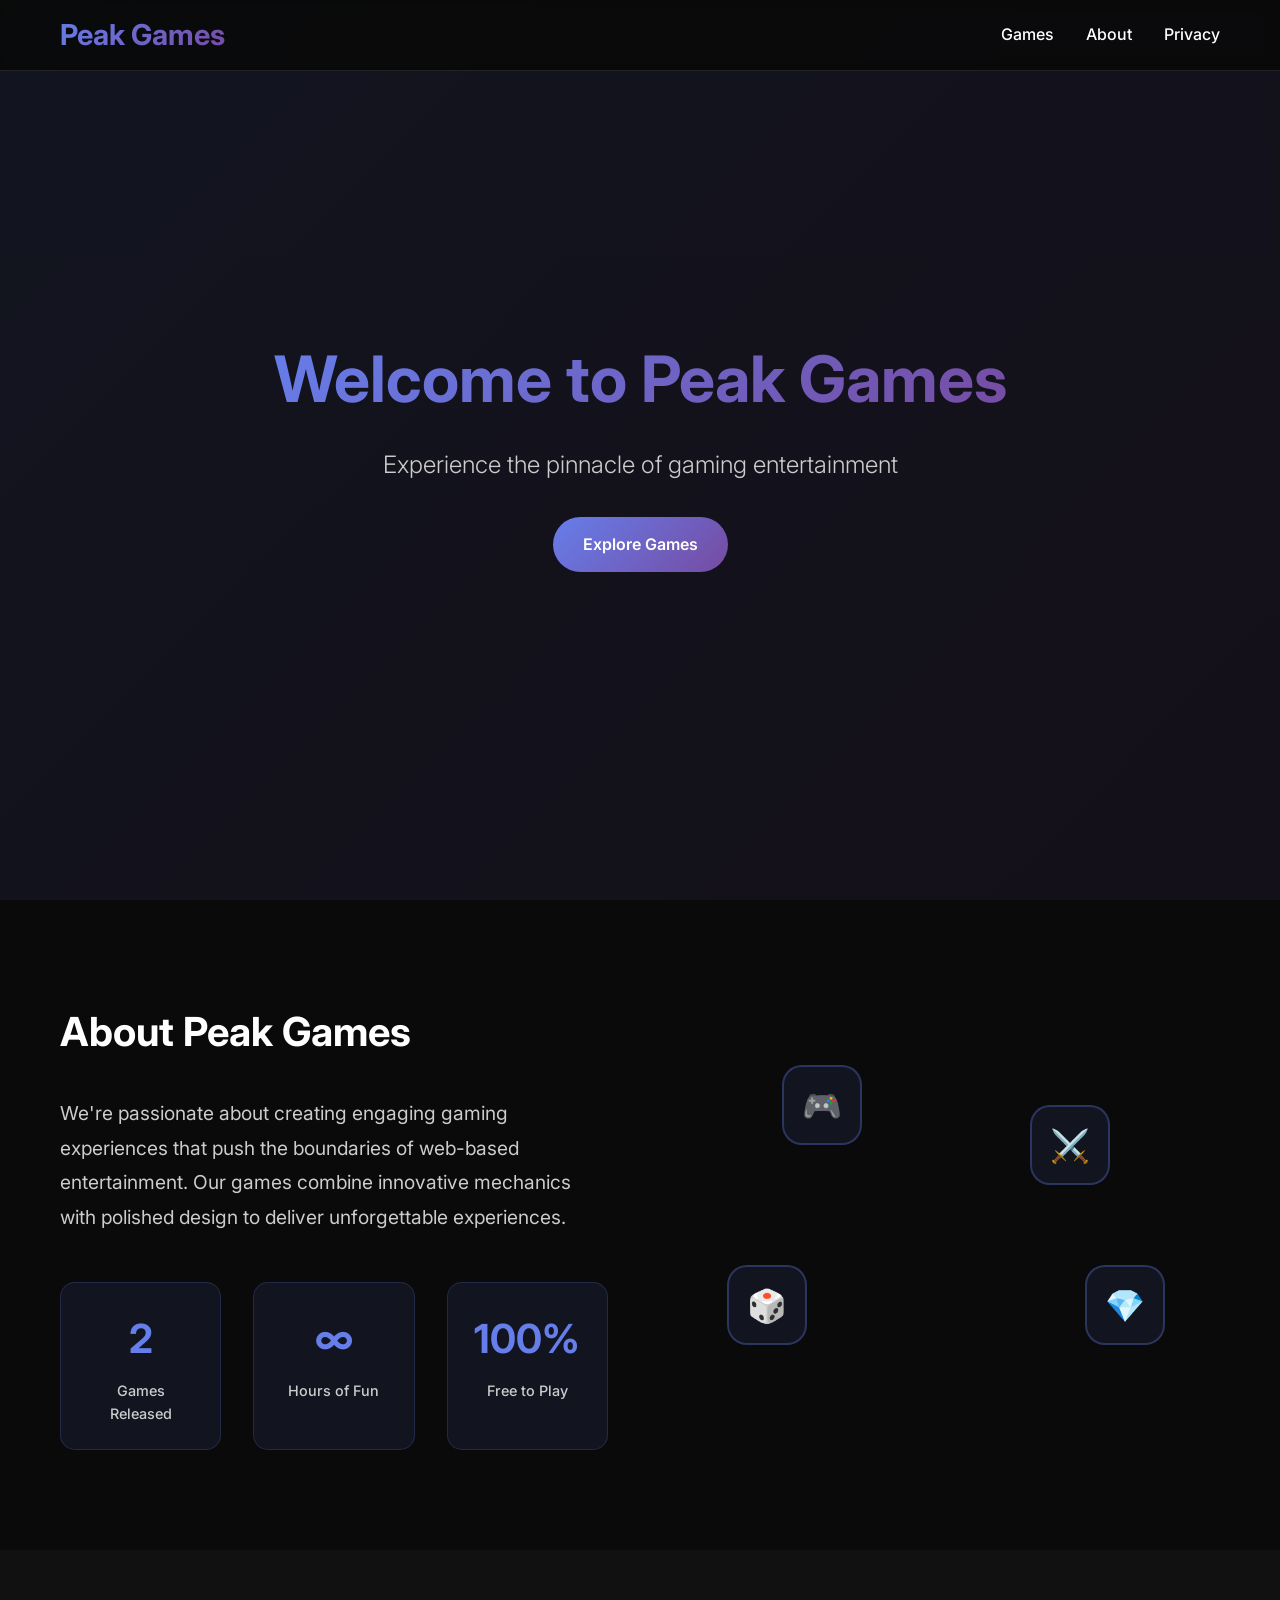
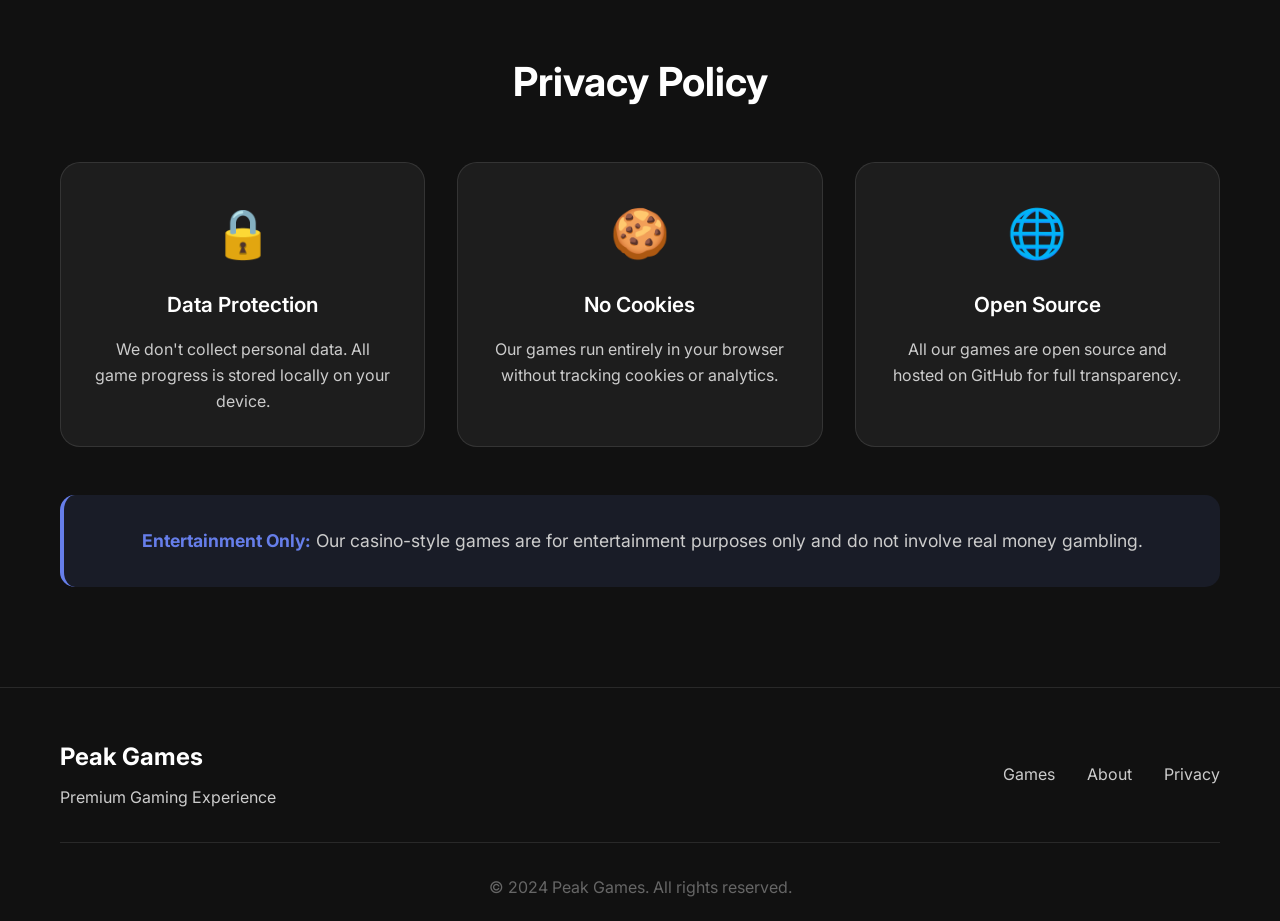
==== commit 95d1e4c8: "Initial Peak Games website - home, games page, search, privacy, transitions" ====
--- a/index.html
+++ b/index.html
@@ -1,2729 +1,140 @@
 <!DOCTYPE html>
 <html lang="en">
 <head>
-<meta charset="UTF-8"> <meta name="viewport" content="width=device-width, initial-scale=1.0"> <title>Lucky Games - Entertainment Only</title>
-<link rel="icon" type="image/png" href="images/Icon.png">
-<link rel="stylesheet" href="style.css">
-<script async src="https://pagead2.googlesyndication.com/pagead/js/adsbygoogle.js?client=ca-pub-1975473194657681" crossorigin="anonymous"></script>
+    <meta charset="UTF-8">
+    <meta name="viewport" content="width=device-width, initial-scale=1.0">
+    <title>Peak Games - Premium Gaming Experience</title>
+    <link rel="stylesheet" href="styles.css">
+    <link href="https://fonts.googleapis.com/css2?family=Inter:wght@300;400;500;600;700&display=swap" rel="stylesheet">
 </head>
 <body>
-<div id="toast-container">
-</div>
-<div class="sidebar">
-<div class="logo sticky-logo" onclick="showGameSelection()" style="cursor: pointer;">
-🎲 LUCKY</div>
-<nav class="nav-menu">
-<button class="nav-item active" onclick="showGame('dice')">
-<span class="icon">🎲</span>
-Dice</button>
-<button class="nav-item" onclick="showGame('plinko')">
-<span class="icon">⚪</span>
-Plinko</button>
-<button class="nav-item" onclick="showGame('mines')">
-<span class="icon">💣</span>
-Mines</button>
-<button class="nav-item" onclick="showGame('limbo')">
-<span class="icon">🚀</span>
-Limbo</button>
-<button class="nav-item" onclick="showGame('crash')">
-<span class="icon">📈</span>
-Crash</button>
-<button class="nav-item" onclick="showGame('roulette')">
-<span class="icon">🎡</span>
-Roulette</button>
-<button class="nav-item" onclick="showGame('coinflip')">
-<span class="icon">🪙</span>
-Coin Flip</button>
-<button class="nav-item" onclick="showGame('keno')">
-<span class="icon">🔢</span>
-Keno</button>
-<button class="nav-item" onclick="showGame('stocks')">
-<span class="icon">📊</span>
-Stocks</button>
-<button class="nav-item" onclick="showGame('slots')">
-<span class="icon">🎰</span>
-Slots</button>
-<button class="nav-item" onclick="showGame('tower')">
-<span class="icon">🗼</span>
-Tower</button>
-<button class="nav-item" onclick="showGame('cases')">
-<span class="icon">📦</span>
-Cases</button>
-<button class="nav-item" onclick="showGame('scratch')">
-<span class="icon">🎫</span>
-Scratch</button>
-<button class="nav-item" onclick="showGame('packs')">
-<span class="icon">🎴</span>
-Packs</button>
-<button class="nav-item" onclick="showGame('pump')">
-<span class="icon">🎈</span>
-Pump</button>
-<button class="nav-item" onclick="showGame('drill')">
-<span class="icon">🔨</span>
-Drill</button>
-<button class="nav-item" onclick="showGame('diamonds')">
-<span class="icon">💎</span>
-Diamonds</button>
-<button class="nav-item" onclick="showGame('darts')">
-<span class="icon">🎯</span>
-Darts</button>
-<button class="nav-item" onclick="showGame('chicken')">
-<span class="icon">🐔</span>
-Chicken</button>
-<button class="nav-item" onclick="showGame('hilo')">
-<span class="icon">🃏</span>
-Hi-Lo</button>
-<button class="nav-item" onclick="showGame('tarot')">
-<span class="icon">🔮</span>
-Tarot</button>
-<button class="nav-item" onclick="showGame('snakes')">
-<span class="icon">🐍</span>
-Snakes</button>
-<button class="nav-item" onclick="showGame('blackjack')">
-<span class="icon">🃏</span>
-Blackjack</button>
-<button class="nav-item" onclick="showGame('baccarat')">
-<span class="icon">🎴</span>
-Baccarat</button>
-<button class="nav-item" onclick="showGame('videopoker')">
-<span class="icon">🂡</span>
-Video Poker</button>
-<button class="nav-item" onclick="showGame('rps')">
-<span class="icon">✊</span>
-RPS</button>
-<button class="nav-item" onclick="showGame('horse')">
-<span class="icon">🐎</span>
-Horse Betting</button>
-</nav>
-<div class="disclaimer">
-For Entertainment Only<br>No Real Money<br><a href="privacy-policy.html" target="_blank" style="color:#556b7c;font-size:10px;text-decoration:underline;">Privacy Policy</a></div>
-</div>
-<div class="main-content">
-<header class="top-bar">
-<div class="balance-container">
-<span class="balance-label">Balance</span>
-<span class="balance-amount">$<span id="balance">1000.00</span>
-</span>
-</div>
-<div class="stats-container" onclick="toggleStatsPanel()">
-<div class="stats-summary">
-<div class="stats-item">
-<span class="stats-label">Wagered</span>
-<span class="stats-value" id="total-wagered">$0.00</span>
-</div>
-<div class="stats-item">
-<span class="stats-label">Profit</span>
-<span class="stats-value profit" id="total-profit">$0.00</span>
-</div>
-<div class="stats-item">
-<span class="stats-label">W/L</span>
-<span class="stats-value" id="win-loss-ratio">0/0</span>
-</div>
-</div>
-<div class="stats-graph-mini" id="stats-graph-mini">
-<canvas id="mini-graph-canvas" width="100" height="30"></canvas>
-</div>
-</div>
-<div class="music-controls">
-<button class="music-btn" id="music-toggle" onclick="toggleMusic()" style="display:none;">
-🎵 Music: OFF</button>
-<div class="music-selector-container" id="music-selector-container" style="display:none;">
-<button class="music-btn" id="music-selector-btn" onclick="toggleMusicSelector()">
-🎵</button>
-<div class="music-dropdown" id="music-dropdown" style="display:none;">
-<select id="music-track-select" onchange="changeMusicFromDropdown()">
-<option value="none">No Music</option>
-</select>
-</div>
-</div>
-<button class="music-btn" onclick="openChangelog()">
-📋 Changelog</button>
-<button class="music-btn" onclick="openAchievements()">
-🏆 Achievements</button>
-<button class="music-btn" onclick="openShop()">
-🛒 Shop</button>
-</div>
-</header>
-<!-- AdSense Banner Ad - replace data-ad-client and data-ad-slot with your values -->
-<div style="text-align:center; padding:4px 0; background:#0f212e;">
-<ins class="adsbygoogle"
-     style="display:block"
-     data-ad-client="ca-pub-1975473194657681"
-     data-ad-slot="XXXXXXXXXX"
-     data-ad-format="auto"
-     data-full-width-responsive="true"></ins>
-<script>(adsbygoogle = window.adsbygoogle || []).push({});</script>
-</div>
+    <nav class="navbar">
+        <div class="nav-container">
+            <div class="nav-brand">
+                <a href="index.html" class="nav-logo">Peak Games</a>
+            </div>
+            <div class="nav-links">
+                <a href="games.html">Games</a>
+                <a href="#about">About</a>
+                <a href="#privacy">Privacy</a>
+            </div>
+        </div>
+    </nav>
 
-<!-- Stats Panel Modal -->
-<div id="stats-panel" class="modal" style="display:none;">
-<div class="modal-content stats-modal-content">
-<div class="modal-header">
-<h2>📊 Session Statistics</h2>
-<button class="close-btn" onclick="closeStatsPanel()">✕</button>
-</div>
-<div class="stats-panel-body">
-<div class="stats-overview">
-<div class="stat-card">
-<div class="stat-card-label">Total Wagered</div>
-<div class="stat-card-value" id="panel-wagered">$0.00</div>
-</div>
-<div class="stat-card">
-<div class="stat-card-label">Total Won</div>
-<div class="stat-card-value green" id="panel-won">$0.00</div>
-</div>
-<div class="stat-card">
-<div class="stat-card-label">Total Lost</div>
-<div class="stat-card-value red" id="panel-lost">$0.00</div>
-</div>
-<div class="stat-card">
-<div class="stat-card-label">Net Profit</div>
-<div class="stat-card-value profit-value" id="panel-profit">$0.00</div>
-</div>
-<div class="stat-card">
-<div class="stat-card-label">Wins</div>
-<div class="stat-card-value" id="panel-wins">0</div>
-</div>
-<div class="stat-card">
-<div class="stat-card-label">Losses</div>
-<div class="stat-card-value" id="panel-losses">0</div>
-</div>
-</div>
-<div class="stats-graph-container">
-<h3>Profit/Loss Graph</h3>
-<canvas id="stats-graph-canvas" width="800" height="300"></canvas>
-</div>
-<button class="bet-button" onclick="resetStats()" style="margin-top: 20px;">Reset Statistics</button>
-</div>
-</div>
-</div>
-<div class="game-container">
-<!-- Dice Game -->
-<div id="dice-game" class="game-panel active">
-<div class="game-controls">
-<div class="control-group">
-<label>Bet Amount</label>
-<input type="number" id="dice-bet" value="10.00" step="0.01" min="0.01"> </div>
-<div class="control-group">
-<label>Roll Over</label>
-<input type="range" id="dice-target" min="2" max="98" value="50"> <span id="dice-target-value">50.00</span>
-</div>
-<div class="control-group">
-<label>Multiplier</label>
-<span id="dice-multiplier" class="multiplier">1.98x</span>
-</div>
-<div class="control-group">
-<label>Win Chance</label>
-<span id="dice-chance" class="chance">50.00%</span>
-</div>
-<button class="bet-button" onclick="playDice()">
-Bet</button>
-<button class="bet-button" id="loaded-dice-btn" onclick="useLoadedDice()" style="background: #ffc800; display: none;">
-🎲 Use Loaded Dice</button>
-</div>
-<div class="game-display">
-<div class="dice-result-display">
-<div class="dice-number" id="dice-number">
-50.00</div>
-<div class="dice-bar">
-<div class="dice-target-line" id="dice-target-line">
-</div>
-<div class="dice-roll-indicator" id="dice-roll-indicator">
-</div>
-</div>
-</div>
-</div>
-</div>
-<!-- Plinko Game -->
-<div id="plinko-game" class="game-panel">
-<div class="game-controls">
-<div class="control-group">
-<label>Bet Amount</label>
-<input type="number" id="plinko-bet" value="10.00" step="0.01" min="0.01"> </div>
-<div class="control-group">
-<label>Risk</label>
-<select id="plinko-risk">
-<option value="low">
-Low</option>
-<option value="medium" selected>
-Medium</option>
-<option value="high">
-High</option>
-</select>
-</div>
-<div class="control-group">
-<label>Number of Balls</label>
-<input type="number" id="plinko-balls" value="1" min="1" max="10">
-<button class="max-button" onclick="document.getElementById('plinko-balls').value = 10">
-Max</button>
-</div>
-<button class="bet-button" onclick="playPlinko()">
-Drop Ball</button>
-<button class="bet-button" id="lucky-plinko-btn" onclick="useLuckyPlinko()" style="background: #00e701; display: none;">
-🍀 Use Lucky Plinko</button>
-<button class="bet-button" id="plinko-magnet-btn" onclick="usePlinkoMagnet()" style="background: #ffc800; display: none;">
-🎯 Use Plinko Magnet</button>
-</div>
-<div class="game-display">
-<div style="width: 100%; max-width: 600px;">
-<canvas id="plinko-canvas" width="600" height="550">
-</canvas>
-<div class="plinko-multipliers" id="plinko-multipliers">
-</div>
-</div>
-</div>
-</div>
-<!-- Mines Game -->
-<div id="mines-game" class="game-panel">
-<div class="game-controls">
-<div class="control-group">
-<label>Bet Amount</label>
-<input type="number" id="mines-bet" value="10.00" step="0.01" min="0.01"> </div>
-<div class="control-group">
-<label>Mines</label>
-<select id="mines-count">
-<option value="3">
-3 Mines</option>
-<option value="5" selected>
-5 Mines</option>
-<option value="10">
-10 Mines</option>
-<option value="15">
-15 Mines</option>
-</select>
-</div>
-<div class="control-group">
-<label>Profit</label>
-<span id="mines-profit" class="profit">$0.00</span>
-</div>
-<button class="bet-button" id="mines-start-btn" onclick="startMines()">
-Bet</button>
-<button class="cashout-button" id="mines-cashout-btn" onclick="cashoutMines()" style="display:none;">
-Cashout</button>
-<button class="bet-button" id="mine-detector-btn" onclick="useMineDetector()" style="background: #ffc800; display: none;">
-💎 Use Mine Detector</button>
-<button class="bet-button" id="mine-shield-btn" onclick="useMineShield()" style="background: #00e701; display: none;">
-🛡️ Use Mine Shield</button>
-</div>
-<div class="game-display">
-<div style="width: 100%; max-width: 550px;">
-<div class="mines-grid" id="mines-grid">
-</div>
-</div>
-</div>
-</div>
-<!-- Limbo Game -->
-<div id="limbo-game" class="game-panel">
-<div class="game-controls">
-<div class="control-group">
-<label>Bet Amount</label>
-<input type="number" id="limbo-bet" value="10.00" step="0.01" min="0.01"> </div>
-<div class="control-group">
-<label>Target Multiplier</label>
-<input type="number" id="limbo-target" value="2.00" step="0.01" min="1.01"> </div>
-<button class="bet-button" onclick="playLimbo()">
-Bet</button>
-<button class="bet-button" id="limbo-boost-btn" onclick="useLimboBoost()" style="background: #00e701; display: none;">
-⚡ Use Limbo Boost</button>
-<button class="bet-button" id="limbo-precision-btn" onclick="useLimboPrecision()" style="background: #ffc800; display: none;">
-🎯 Use Limbo Precision</button>
-</div>
-<div class="game-display">
-<div class="limbo-display">
-<div class="limbo-result" id="limbo-result">
-1.00x</div>
-<div class="limbo-status" id="limbo-status">
-</div>
-</div>
-</div>
-</div>
-<!-- Crash Game -->
-<div id="crash-game" class="game-panel">
-<div class="game-controls">
-<div class="control-group">
-<label>Bet Amount</label>
-<input type="number" id="crash-bet" value="10.00" step="0.01" min="0.01"> </div>
-<div class="control-group">
-<label>Auto Cashout</label>
-<input type="number" id="crash-auto" value="2.00" step="0.01" min="1.01"> </div>
-<button class="bet-button" id="crash-bet-btn" onclick="playCrash()">
-Bet</button>
-<button class="cashout-button" id="crash-cashout-btn" onclick="crashCashout()" style="display:none;">
-Cashout</button>
-<button class="bet-button" id="crash-insurance-btn" onclick="useCrashInsurance()" style="background: #ffc800; display: none;">
-🛡️ Use Crash Insurance</button>
-<button class="bet-button" id="moon-shot-btn" onclick="useMoonShot()" style="background: #00e701; display: none;">
-🚀 Use Moon Shot</button>
-</div>
-<div class="game-display">
-<div class="crash-display">
-<div class="crash-multiplier" id="crash-multiplier">
-1.00x</div>
-<div class="crash-graph">
-<canvas id="crash-canvas" width="660" height="300">
-</canvas>
-</div>
-</div>
-</div>
-</div>
-<!-- Roulette Game -->
-<div id="roulette-game" class="game-panel">
-<div class="game-controls">
-<div class="control-group">
-<label>Bet Amount</label>
-<input type="number" id="roulette-bet" value="10.00" step="0.01" min="0.01"> </div>
-<div class="control-group">
-<label>Selected Bet</label>
-<div id="roulette-selected-bet" style="color: #00e701; font-weight: 600;">
-None</div>
-</div>
-<button class="bet-button" onclick="playRoulette()">
-Spin</button>
-<button class="bet-button" style="background: #556b7c;" onclick="clearRouletteBet()">
-Clear Bet</button>
-<button class="bet-button" id="roulette-vision-btn" onclick="useRouletteVision()" style="background: #ffc800; display: none;">
-🔮 Use Roulette Vision</button>
-<button class="bet-button" id="wheel-magnet-btn" onclick="useWheelMagnet()" style="background: #00e701; display: none;">
-🧲 Use Wheel Magnet</button>
-</div>
-<div class="game-display">
-<div class="roulette-display">
-<!-- Betting Board -->
-<div class="roulette-board">
-<div class="board-section">
-<div class="board-label">
-Outside Bets</div>
-<div class="color-bets">
-<div class="bet-option color-red" onclick="selectRouletteBet('red', 2)">
-<div class="bet-label">
-RED</div>
-<div class="bet-payout">
-2x</div>
-</div>
-<div class="bet-option color-black" onclick="selectRouletteBet('black', 2)">
-<div class="bet-label">
-BLACK</div>
-<div class="bet-payout">
-2x</div>
-</div>
-<div class="bet-option" onclick="selectRouletteBet('even', 2)" style="background: #2c3e50;">
-<div class="bet-label">
-EVEN</div>
-<div class="bet-payout">
-2x</div>
-</div>
-<div class="bet-option" onclick="selectRouletteBet('odd', 2)" style="background: #2c3e50;">
-<div class="bet-label">
-ODD</div>
-<div class="bet-payout">
-2x</div>
-</div>
-<div class="bet-option" onclick="selectRouletteBet('low', 2)" style="background: #34495e;">
-<div class="bet-label">
-1-18</div>
-<div class="bet-payout">
-2x</div>
-</div>
-<div class="bet-option" onclick="selectRouletteBet('high', 2)" style="background: #34495e;">
-<div class="bet-label">
-19-36</div>
-<div class="bet-payout">
-2x</div>
-</div>
-</div>
-</div>
-<div class="board-section">
-<div class="board-label">
-Inside Bets - Numbers (36x)</div>
-<div class="number-grid" id="roulette-number-grid">
-</div>
-</div>
-<div class="board-section">
-<div class="board-label">
-Zero Bet</div>
-<div class="color-bets">
-<div class="bet-option color-green" onclick="selectRouletteBet('green', 2)">
-<div class="bet-label">
-0 (GREEN)</div>
-<div class="bet-payout">
-2x</div>
-</div>
-</div>
-</div>
-</div>
-<div class="roulette-wheel-section">
-<div class="roulette-container">
-<div class="roulette-pointer">
-</div>
-<div class="roulette-wheel">
-<div class="roulette-inner" id="roulette-inner">
-</div>
-<div class="roulette-center" id="roulette-center">
-0</div>
-</div>
-</div>
-<div class="roulette-result" id="roulette-result">
-</div>
-</div>
-</div>
-</div>
-</div>
-<!-- Coin Flip Game -->
-<div id="coinflip-game" class="game-panel">
-<div class="game-controls">
-<div class="control-group">
-<label>Bet Amount</label>
-<input type="number" id="coinflip-bet" value="10.00" step="0.01" min="0.01"> </div>
-<div class="control-group">
-<label>Choose Side</label>
-<div class="button-group">
-<button class="choice-button active" id="heads-btn" onclick="selectCoin('heads')">
-🟡 Heads</button>
-<button class="choice-button" id="tails-btn" onclick="selectCoin('tails')">
-🔵 Tails</button>
-</div>
-</div>
-<button class="bet-button" onclick="playCoinFlip()">
-Flip</button>
-<button class="bet-button" id="biased-coin-btn" onclick="useBiasedCoin()" style="background: #ffc800; display: none;">
-🧲 Use Biased Coin</button>
-<button class="bet-button" id="lucky-coin-btn" onclick="useLuckyCoin()" style="background: #00e701; display: none;">
-🍀 Use Lucky Coin</button>
-</div>
-<div class="game-display">
-<div class="coin-display">
-<div class="coin" id="coin">
-<div class="coin-face coin-heads">
-H</div>
-<div class="coin-face coin-tails">
-T</div>
-</div>
-<div class="coin-result" id="coin-result">
-</div>
-</div>
-</div>
-</div>
-<!-- Keno Game -->
-<div id="keno-game" class="game-panel">
-<div class="game-controls">
-<div class="control-group">
-<label>Bet Amount</label>
-<input type="number" id="keno-bet" value="10.00" step="0.01" min="0.01"> </div>
-<div class="control-group">
-<label>Selected: <span id="keno-selected">0</span>
-/5</label>
-</div>
-<button class="bet-button" onclick="playKeno()">
-Play</button>
-<button class="bet-button" style="background: #556b7c;" onclick="clearKeno()">
-Clear</button>
-<button class="bet-button" id="keno-oracle-btn" onclick="useKenoOracle()" style="background: #ffc800; display: none;">
-🔮 Use Keno Oracle</button>
-<button class="bet-button" id="keno-master-btn" onclick="useKenoMaster()" style="background: #00e701; display: none;">
-🎯 Use Keno Master</button>
-</div>
-<div class="game-display">
-<div class="keno-grid" id="keno-grid">
-</div>
-</div>
-</div>
-<!-- Stocks Game -->
-<div id="stocks-game" class="game-panel">
-<div class="game-controls">
-<div class="control-group">
-<label>Investment Amount</label>
-<input type="number" id="stocks-bet" value="100.00" step="0.01" min="0.01"> </div>
-<div class="control-group">
-<label>Stock</label>
-<select id="stocks-choice">
-<option value="btc">
-Bitcoin (BTC) - Extreme Volatility</option>
-<option value="eth">
-Ethereum (ETH) - High Volatility</option>
-<option value="tech">
-Tech Corp - Medium Volatility</option>
-<option value="stable">
-Blue Chip - Low Volatility</option>
-<option value="penny">
-Penny Stock - Very High Risk</option>
-<option value="gold">
-Gold - Safe Haven</option>
-<option value="meme">
-Meme Stock - Unpredictable</option>
-</select>
-</div>
-<div class="control-group">
-<label>Current Price: $<span id="stock-price">100.00</span>
-</label>
-<label>Shares Owned: <span id="stock-shares">0</span>
-</label>
-</div>
-<button class="bet-button" id="stock-buy-btn" onclick="buyStock()">
-Buy</button>
-<button class="cashout-button" id="stock-sell-btn" onclick="sellStock()">
-Sell All</button>
-<button class="bet-button" id="insider-trading-btn" onclick="useInsiderTrading()" style="background: #ffc800; display: none;">
-📈 Use Insider Trading</button>
-<button class="bet-button" id="bull-market-btn" onclick="useBullMarket()" style="background: #00e701; display: none;">
-🐂 Use Bull Market</button>
-</div>
-<div class="game-display">
-<div class="stocks-result-display">
-<canvas id="stocks-canvas" width="700" height="400">
-</canvas>
-<div class="stock-info">
-<div class="stock-stat">
-<span class="stat-label">Portfolio Value</span>
-<span class="stat-value" id="portfolio-value">$0.00</span>
-</div>
-<div class="stock-stat">
-<span class="stat-label">Profit/Loss</span>
-<span class="stat-value" id="profit-loss">$0.00</span>
-</div>
-</div>
-</div>
-</div>
-</div>
-<!-- Slots Game -->
-<div id="slots-game" class="game-panel">
-<div class="game-controls">
-<div class="control-group">
-<label>Slot Type</label>
-<select id="slots-variant" onchange="changeSlotsVariant()">
-<option value="3x3">
-Classic 3x3</option>
-<option value="3x5">
-Modern 3x5</option>
-</select>
-</div>
-<div class="control-group">
-<label>Bet Amount</label>
-<input type="number" id="slots-bet" value="10.00" step="0.01" min="0.01"> </div>
-<button class="bet-button" onclick="playSlots()">
-Spin</button>
-<button class="bet-button" id="lucky-slots-btn" onclick="useLuckySlots()" style="background: #ffc800; display: none;">
-🍀 Use Lucky Slots</button>
-<button class="bet-button" id="diamond-reels-btn" onclick="useDiamondReels()" style="background: #00e701; display: none;">
-💎 Use Diamond Reels</button>
-<div class="control-group" style="margin-top: 20px;">
-<label style="color: #ffc800;">Win Probabilities</label>
-<div style="font-size: 12px; color: #b1bad3; line-height: 1.6;">
-<div>
-🍒🍒🍒 - 10x (8%)</div>
-<div>
-🔔🔔🔔 - 15x (6%)</div>
-<div>
-⭐⭐⭐ - 25x (4%)</div>
-<div>
-💎💎💎 - 50x (2%)</div>
-<div>
-7️⃣7️⃣7️⃣ - 100x (0.8%)</div>
-<div style="margin-top: 8px; color: #00e701;">
-Two Match - 2x (20%)</div>
-</div>
-</div>
-</div>
-<div class="game-display">
-<div class="slots-result-display">
-<div class="slots-reels" id="slots-reels-container">
-<div class="slot-reel" id="slot-reel-1">
-🍒</div>
-<div class="slot-reel" id="slot-reel-2">
-⭐</div>
-<div class="slot-reel" id="slot-reel-3">
-💎</div>
-</div>
-<div class="slots-result" id="slots-result">
-</div>
-</div>
-</div>
-</div>
-<!-- Tower Game -->
-<div id="tower-game" class="game-panel">
-<div class="game-controls">
-<div class="control-group">
-<label>Bet Amount</label>
-<input type="number" id="tower-bet" value="10.00" step="0.01" min="0.01"> </div>
-<div class="control-group">
-<label>Difficulty</label>
-<select id="tower-difficulty">
-<option value="easy">
-Easy (3 safe)</option>
-<option value="medium" selected>
-Medium (2 safe)</option>
-<option value="hard">
-Hard (1 safe)</option>
-</select>
-</div>
-<div class="control-group">
-<label>Profit</label>
-<span id="tower-profit" class="profit">$0.00</span>
-</div>
-<button class="bet-button" id="tower-start-btn" onclick="startTower()">
-Start</button>
-<button class="cashout-button" id="tower-cashout-btn" onclick="cashoutTower()" style="display:none;">
-Cashout</button>
-<button class="bet-button" id="tower-shield-btn" onclick="useTowerShield()" style="background: #ffc800; display: none;">
-🛡️ Use Tower Shield</button>
-<button class="bet-button" id="tower-vision-btn" onclick="useTowerVision()" style="background: #00e701; display: none;">
-👁️ Use Tower Vision</button>
-</div>
-<div class="game-display">
-<div class="tower-result-display">
-<div class="tower-grid" id="tower-grid">
-</div>
-</div>
-</div>
-</div>
-<!-- Case Opening Game -->
-<div id="cases-game" class="game-panel">
-<div class="game-controls">
-<div class="control-group">
-<label>Select Case</label>
-<select id="case-type" onchange="updateCaseIcon()">
-<option value="bronze">
-Bronze Case - $10</option>
-<option value="silver">
-Silver Case - $25</option>
-<option value="gold">
-Gold Case - $50</option>
-<option value="diamond">
-Diamond Case - $100</option>
-<option value="platinum">
-Platinum Case - $250</option>
-<option value="legendary">
-Legendary Case - $500</option>
-<option value="mythic">
-Mythic Case - $1000</option>
-</select>
-</div>
-<div class="control-group">
-<label>Quantity</label>
-<input type="number" id="case-quantity" value="1" min="1" max="10" step="1"> </div>
-<button class="bet-button" onclick="openCase()">
-Open Case</button>
-<button class="bet-button" id="cases-luck-btn" onclick="useCasesLuck()" style="background: #ffc800; display: none;">🍀 Use Lucky Case</button>
-<button class="bet-button" id="cases-rare-btn" onclick="useCasesRare()" style="background: #00e701; display: none;">💎 Use Rare Finder</button>
-</div>
-<div class="game-display">
-<div class="case-result-display">
-<div class="case-animation" id="case-animation">
-<div class="case-box" id="case-box">
-📦</div>
-<div class="case-spin-container" id="case-spin-container" style="display: none;">
-<div class="case-spin-items" id="case-spin-items">
-</div>
-<div class="case-spin-selector">
-</div>
-</div>
-</div>
-<div class="case-result" id="case-result">
-</div>
-<div class="case-items" id="case-items">
-</div>
-</div>
-</div>
-</div>
-<!-- Scratch Card Game -->
-<div id="scratch-game" class="game-panel">
-<div class="game-controls">
-<div class="control-group">
-<label>Card Type</label>
-<select id="scratch-type">
-<option value="classic">
-Classic (Match 3)</option>
-<option value="lucky">
-Lucky (Match 1)</option>
-<option value="mega">
-Mega (Match 5)</option>
-</select>
-</div>
-<div class="control-group">
-<label>Card Price</label>
-<select id="scratch-price">
-<option value="5">
-$5 Card</option>
-<option value="10">
-$10 Card</option>
-<option value="25">
-$25 Card</option>
-<option value="50">
-$50 Card</option>
-<option value="100">
-$100 Card</option>
-<option value="250">
-$250 Card</option>
-<option value="500">
-$500 Card</option>
-</select>
-</div>
-<button class="bet-button" onclick="buyScratchCard()">
-Buy Card</button>
-<button class="bet-button" id="scratch-golden-btn" onclick="useScratchGolden()" style="background: #ffc800; display: none;">🎫 Use Golden Ticket</button>
-<button class="bet-button" id="scratch-reveal-btn" onclick="useScratchReveal()" style="background: #00e701; display: none;">��️ Use X-Ray Vision</button>
-</div>
-<div class="game-display">
-<div class="scratch-result-display">
-<div class="scratch-card" id="scratch-card">
-<div class="scratch-card-header">
-<div class="scratch-card-title">
-🎫 LUCKY SCRATCH 🎫</div>
-<div class="scratch-card-subtitle" id="scratch-subtitle">
-Match 3 to Win!</div>
-</div>
-<div class="scratch-symbols" id="scratch-symbols">
-</div>
-<div class="scratch-overlay" id="scratch-overlay">
-</div>
-</div>
-<div class="scratch-result" id="scratch-result">
-</div>
-</div>
-</div>
-</div>
+    <header class="hero">
+        <div class="hero-content">
+            <h1 class="hero-title">Welcome to Peak Games</h1>
+            <p class="hero-subtitle">Experience the pinnacle of gaming entertainment</p>
+            <div class="hero-cta">
+                <a href="games.html" class="btn-primary">Explore Games</a>
+            </div>
+        </div>
+        <div class="hero-bg">
+            <div class="particles">
+                <div class="particle"></div>
+                <div class="particle"></div>
+                <div class="particle"></div>
+                <div class="particle"></div>
+                <div class="particle"></div>
+                <div class="particle"></div>
+            </div>
+        </div>
+    </header>
 
-<!-- Packs Game -->
-<div id="packs-game" class="game-panel">
-<div class="game-controls">
-<div class="control-group">
-<label>Pack Type</label>
-<select id="pack-type" onchange="updatePackPreview()">
-<option value="starter">Starter Pack - $20</option>
-<option value="premium">Premium Pack - $50</option>
-<option value="elite">Elite Pack - $100</option>
-<option value="legendary">Legendary Pack - $250</option>
-<option value="mythic">Mythic Pack - $500</option>
-<option value="cosmic">Cosmic Pack - $1000</option>
-</select>
-</div>
-<div class="control-group">
-<label>Quantity</label>
-<input type="number" id="pack-quantity" value="1" min="1" max="5" step="1">
-</div>
-<button class="bet-button" onclick="openPack()">
-Open Pack</button>
-<button class="bet-button" style="background: #556b7c;" onclick="togglePackCollection()">
-📊 Collection</button>
-<button class="bet-button" id="packs-boost-btn" onclick="usePacksBoost()" style="background: #ffc800; display: none;">⚡ Use Pack Boost</button>
-<button class="bet-button" id="packs-legendary-btn" onclick="usePacksLegendary()" style="background: #00e701; display: none;">👑 Use Legendary Hunter</button>
-</div>
-<div class="game-display">
-<div class="packs-result-display">
-<div class="pack-animation" id="pack-animation">
-<div class="pack-box pack-starter" id="pack-box">
-<div class="pack-lid"></div>
-<div class="pack-body"></div>
-</div>
-</div>
-<div class="pack-cards" id="pack-cards"></div>
-<div class="pack-result" id="pack-result"></div>
-</div>
-</div>
-</div>
+    <section id="about" class="about-section">
+        <div class="container">
+            <div class="about-content">
+                <div class="about-grid">
+                    <div class="about-text">
+                        <h2>About Peak Games</h2>
+                        <p>We're passionate about creating engaging gaming experiences that push the boundaries of web-based entertainment. Our games combine innovative mechanics with polished design to deliver unforgettable experiences.</p>
+                        <div class="stats-grid">
+                            <div class="stat-item">
+                                <div class="stat-number">2</div>
+                                <div class="stat-label">Games Released</div>
+                            </div>
+                            <div class="stat-item">
+                                <div class="stat-number">∞</div>
+                                <div class="stat-label">Hours of Fun</div>
+                            </div>
+                            <div class="stat-item">
+                                <div class="stat-number">100%</div>
+                                <div class="stat-label">Free to Play</div>
+                            </div>
+                        </div>
+                    </div>
+                    <div class="about-visual">
+                        <div class="floating-elements">
+                            <div class="floating-card">🎮</div>
+                            <div class="floating-card">🎲</div>
+                            <div class="floating-card">⚔️</div>
+                            <div class="floating-card">💎</div>
+                        </div>
+                    </div>
+                </div>
+            </div>
+        </div>
+    </section>
 
-<!-- Pack Collection Modal -->
-<div id="pack-collection-modal" class="modal">
-<div class="modal-content">
-<div class="modal-header">
-<h2>📊 Pack Collection</h2>
-<button class="close-btn" onclick="togglePackCollection()">✕</button>
-</div>
-<div class="pack-collection-grid">
-<div class="collection-pack">
-<h3>Starter Pack - $20</h3>
-<div class="collection-chances">
-<div class="chance-item">Common: 70% (💵 $1-3)</div>
-<div class="chance-item">Rare: 25% (💰 $5-12)</div>
-<div class="chance-item">Epic: 4% (💎 $15-35)</div>
-<div class="chance-item">Legendary: 1% (👑 $50-120)</div>
-</div>
-</div>
-<div class="collection-pack">
-<h3>Premium Pack - $50</h3>
-<div class="collection-chances">
-<div class="chance-item">Common: 50% (💵 $1-3)</div>
-<div class="chance-item">Rare: 35% (💰 $5-12)</div>
-<div class="chance-item">Epic: 12% (💎 $15-35)</div>
-<div class="chance-item">Legendary: 3% (👑 $50-120)</div>
-</div>
-</div>
-<div class="collection-pack">
-<h3>Elite Pack - $100</h3>
-<div class="collection-chances">
-<div class="chance-item">Common: 30% (💵 $1-3)</div>
-<div class="chance-item">Rare: 45% (💰 $5-12)</div>
-<div class="chance-item">Epic: 20% (💎 $15-35)</div>
-<div class="chance-item">Legendary: 5% (👑 $50-120)</div>
-</div>
-</div>
-<div class="collection-pack">
-<h3>Legendary Pack - $250</h3>
-<div class="collection-chances">
-<div class="chance-item">Common: 10% (💵 $1-3)</div>
-<div class="chance-item">Rare: 40% (💰 $5-12)</div>
-<div class="chance-item">Epic: 35% (💎 $15-35)</div>
-<div class="chance-item">Legendary: 15% (👑 $50-120)</div>
-</div>
-</div>
-<div class="collection-pack">
-<h3>Mythic Pack - $500</h3>
-<div class="collection-chances">
-<div class="chance-item">Rare: 30% (💰 $10-20)</div>
-<div class="chance-item">Epic: 45% (💎 $30-60)</div>
-<div class="chance-item">Legendary: 20% (👑 $100-200)</div>
-<div class="chance-item">Mythic: 5% (⭐ $200-400)</div>
-</div>
-</div>
-<div class="collection-pack">
-<h3>Cosmic Pack - $1000</h3>
-<div class="collection-chances">
-<div class="chance-item">Epic: 35% (💎 $50-100)</div>
-<div class="chance-item">Legendary: 40% (👑 $200-400)</div>
-<div class="chance-item">Mythic: 20% (⭐ $500-900)</div>
-<div class="chance-item">Cosmic: 5% (🌟 $1000-2000)</div>
-</div>
-</div>
-</div>
-</div>
-</div>
+    <section id="privacy" class="privacy-section">
+        <div class="container">
+            <div class="privacy-content">
+                <h2>Privacy Policy</h2>
+                <div class="privacy-grid">
+                    <div class="privacy-card">
+                        <div class="privacy-icon">🔒</div>
+                        <h3>Data Protection</h3>
+                        <p>We don't collect personal data. All game progress is stored locally on your device.</p>
+                    </div>
+                    <div class="privacy-card">
+                        <div class="privacy-icon">🍪</div>
+                        <h3>No Cookies</h3>
+                        <p>Our games run entirely in your browser without tracking cookies or analytics.</p>
+                    </div>
+                    <div class="privacy-card">
+                        <div class="privacy-icon">🌐</div>
+                        <h3>Open Source</h3>
+                        <p>All our games are open source and hosted on GitHub for full transparency.</p>
+                    </div>
+                </div>
+                <div class="privacy-note">
+                    <p><strong>Entertainment Only:</strong> Our casino-style games are for entertainment purposes only and do not involve real money gambling.</p>
+                </div>
+            </div>
+        </div>
+    </section>
 
-<!-- Pump Game -->
-<div id="pump-game" class="game-panel">
-<div class="game-controls">
-<div class="control-group">
-<label>Bet Amount</label>
-<input type="number" id="pump-bet" value="10.00" step="0.01" min="0.01">
-</div>
-<div class="control-group">
-<label>Current Multiplier</label>
-<span id="pump-multiplier" class="multiplier">1.00x</span>
-</div>
-<div class="control-group">
-<label>Pumps: <span id="pump-count">0</span></label>
-</div>
-<button class="bet-button" id="pump-start-btn" onclick="startPump()">
-Start</button>
-<button class="bet-button" id="pump-pump-btn" onclick="pumpBalloon()" style="display:none;">
-💨 Pump</button>
-<button class="cashout-button" id="pump-cashout-btn" onclick="cashoutPump()" style="display:none;">
-Cashout</button>
-<button class="bet-button" id="pump-safety-btn" onclick="usePumpSafety()" style="background: #ffc800; display: none;">🛡️ Use Pump Safety</button>
-<button class="bet-button" id="pump-greed-btn" onclick="usePumpGreed()" style="background: #00e701; display: none;">💰 Use Greedy Pump</button>
-</div>
-<div class="game-display">
-<div class="pump-result-display">
-<div class="balloon-container">
-<div class="balloon" id="balloon">
-<div class="balloon-body"></div>
-<div class="balloon-highlight"></div>
-<div class="balloon-shadow"></div>
-</div>
-<div class="balloon-string" id="balloon-string"></div>
-</div>
-<div class="pump-stats">
-<div class="pump-stat">
-<span class="stat-label">Pop Chance</span>
-<span class="stat-value" id="pump-pop-chance">5%</span>
-</div>
-</div>
-<div class="pump-result" id="pump-result"></div>
-</div>
-</div>
-</div>
+    <footer class="footer">
+        <div class="container">
+            <div class="footer-content">
+                <div class="footer-brand">
+                    <h3>Peak Games</h3>
+                    <p>Premium Gaming Experience</p>
+                </div>
+                <div class="footer-links">
+                    <a href="games.html">Games</a>
+                    <a href="#about">About</a>
+                    <a href="#privacy">Privacy</a>
+                </div>
+            </div>
+            <div class="footer-bottom">
+                <p>&copy; 2024 Peak Games. All rights reserved.</p>
+            </div>
+        </div>
+    </footer>
 
-<!-- Drill Game -->
-<div id="drill-game" class="game-panel">
-<div class="game-controls">
-<div class="control-group">
-<label>Bet Amount</label>
-<input type="number" id="drill-bet" value="10.00" step="0.01" min="0.01">
-</div>
-<div class="control-group">
-<label>Target Multiplier</label>
-<input type="number" id="drill-target" value="2.00" step="0.1" min="1.1" max="100">
-</div>
-<div class="control-group">
-<label>Select Drill</label>
-<div class="drill-selection" id="drill-selection">
-<button class="drill-choice" onclick="selectDrill(0)">⛏️ Drill 1</button>
-<button class="drill-choice" onclick="selectDrill(1)">🔩 Drill 2</button>
-<button class="drill-choice" onclick="selectDrill(2)">🪓 Drill 3</button>
-</div>
-</div>
-<button class="bet-button" id="drill-start-btn" onclick="startDrill()">
-Start</button>
-<button class="bet-button" id="drill-luck-btn" onclick="useDrillLuck()" style="background: #ffc800; display: none;">🍀 Use Lucky Drill</button>
-<button class="bet-button" id="drill-vision-btn" onclick="useDrillVision()" style="background: #00e701; display: none;">👁️ Use Drill Vision</button>
-</div>
-<div class="game-display">
-<div class="drill-result-display">
-<div class="drill-paths" id="drill-paths">
-<div class="drill-path">
-<div class="drill-icon">⛏️</div>
-<div class="drill-progress" id="drill-progress-0"></div>
-</div>
-<div class="drill-path">
-<div class="drill-icon">🔩</div>
-<div class="drill-progress" id="drill-progress-1"></div>
-</div>
-<div class="drill-path">
-<div class="drill-icon">🪓</div>
-<div class="drill-progress" id="drill-progress-2"></div>
-</div>
-</div>
-<div class="drill-result" id="drill-result"></div>
-</div>
-</div>
-</div>
-
-<!-- Diamonds Game -->
-<div id="diamonds-game" class="game-panel">
-<div class="game-controls">
-<div class="control-group">
-<label>Bet Amount</label>
-<input type="number" id="diamonds-bet" value="10.00" step="0.01" min="0.01">
-</div>
-<button class="bet-button" onclick="playDiamonds()">Roll Gems</button>
-<button class="bet-button" id="diamonds-match-btn" onclick="useDiamondsMatch()" style="background: #ffc800; display: none;">🎯 Use Match Master</button>
-<button class="bet-button" id="diamonds-rare-btn" onclick="useDiamondsRare()" style="background: #00e701; display: none;">💎 Use Rare Gems</button>
-</div>
-<div class="game-display">
-<div class="diamonds-result-display">
-<div class="gems-container" id="gems-container">
-<div class="gem">💎</div>
-<div class="gem">💎</div>
-<div class="gem">💎</div>
-<div class="gem">💎</div>
-<div class="gem">💎</div>
-</div>
-<div class="diamonds-result" id="diamonds-result"></div>
-</div>
-</div>
-</div>
-
-<!-- Darts Game -->
-<div id="darts-game" class="game-panel">
-<div class="game-controls">
-<div class="control-group">
-<label>Bet Amount</label>
-<input type="number" id="darts-bet" value="10.00" step="0.01" min="0.01">
-</div>
-<div class="control-group">
-<label>Difficulty</label>
-<select id="darts-difficulty">
-<option value="easy">Easy</option>
-<option value="medium" selected>Medium</option>
-<option value="hard">Hard</option>
-<option value="expert">Expert</option>
-</select>
-</div>
-<button class="bet-button" onclick="throwDart()">Throw Dart</button>
-<button class="bet-button" id="darts-aim-btn" onclick="useDartsAim()" style="background: #ffc800; display: none;">🎯 Use Perfect Aim</button>
-<button class="bet-button" id="darts-bullseye-btn" onclick="useDartsBullseye()" style="background: #00e701; display: none;">🎪 Use Bullseye Master</button>
-</div>
-<div class="game-display">
-<div class="darts-result-display">
-<div class="dartboard-wrapper">
-<div class="dartboard-simple" id="dartboard-simple">
-<!-- Outer ring (gray) -->
-<div class="dart-ring outer-ring"></div>
-<!-- Mid ring (orange) -->
-<div class="dart-ring mid-ring"></div>
-<!-- Inner ring (yellow) -->
-<div class="dart-ring inner-ring"></div>
-<!-- Bullseye (green) -->
-<div class="dart-ring bullseye-ring"></div>
-<div class="dart-simple" id="dart-simple" style="display:none;">
-<div class="dart-point"></div>
-</div>
-</div>
-<div class="dart-hit-text" id="dart-hit-text"></div>
-</div>
-<div class="dart-multiplier-box">
-<div class="multiplier-label">MULTIPLIER</div>
-<div class="multiplier-value-large" id="multiplier-value-large">0.00x</div>
-</div>
-<div class="darts-result" id="darts-result"></div>
-</div>
-</div>
-</div>
-
-<!-- Chicken Game -->
-<div id="chicken-game" class="game-panel">
-<div class="game-controls">
-<div class="control-group">
-<label>Bet Amount</label>
-<input type="number" id="chicken-bet" value="10.00" step="0.01" min="0.01">
-</div>
-<div class="control-group">
-<label>Difficulty</label>
-<select id="chicken-difficulty">
-<option value="easy">Easy (Low Risk)</option>
-<option value="medium" selected>Medium</option>
-<option value="hard">Hard (High Risk)</option>
-</select>
-</div>
-<button class="bet-button" id="chicken-start-btn" onclick="startChicken()">Start</button>
-<button class="bet-button" id="chicken-hop-btn" onclick="chickenHop()" style="display:none;">Cross Lane</button>
-<button class="cashout-button" id="chicken-cashout-btn" onclick="chickenCashout()" style="display:none;">Cash Out</button>
-<button class="bet-button" id="chicken-safety-btn" onclick="useChickenSafety()" style="background: #ffc800; display: none;">🛡️ Use Chicken Shield</button>
-<button class="bet-button" id="chicken-greed-btn" onclick="useChickenGreed()" style="background: #00e701; display: none;">💰 Use Greedy Chicken</button>
-</div>
-<div class="game-display">
-<div class="chicken-result-display">
-<div class="chicken-viewport" id="chicken-viewport">
-<div class="chicken-world" id="chicken-world">
-<!-- Start zone -->
-<div class="chicken-zone start-zone">START</div>
-<!-- Road lanes will be generated dynamically -->
-<div class="chicken-icon" id="chicken-icon">🐔</div>
-</div>
-</div>
-<div class="chicken-stats">
-<div>Risk: <span id="chicken-risk">10%</span></div>
-<div>Multiplier: <span id="chicken-multiplier">1.00x</span></div>
-<div>Potential Win: $<span id="chicken-potential">0.00</span></div>
-</div>
-<div class="chicken-result" id="chicken-result"></div>
-</div>
-</div>
-</div>
-
-<!-- Hi-Lo Game -->
-<div id="hilo-game" class="game-panel">
-<div class="game-controls">
-<div class="control-group">
-<label>Bet Amount</label>
-<input type="number" id="hilo-bet" value="10.00" step="0.01" min="0.01">
-</div>
-<button class="bet-button" id="hilo-start-btn" onclick="startHilo()">Start Game</button>
-<button class="cashout-button" id="hilo-cashout-btn" onclick="hiloCashout()" style="display:none;">Cash Out</button>
-<button class="bet-button" id="hilo-oracle-btn" onclick="useHiloOracle()" style="background: #ffc800; display: none;">🔮 Use Card Oracle</button>
-<button class="bet-button" id="hilo-streak-btn" onclick="useHiloStreak()" style="background: #00e701; display: none;">⚡ Use Streak Master</button>
-</div>
-<div class="game-display">
-<div class="hilo-display">
-<div class="hilo-card-area">
-<div class="hilo-card" id="hilo-current-card">
-<div class="card-value">?</div>
-</div>
-</div>
-<div class="hilo-buttons" id="hilo-buttons" style="display:none;">
-<button class="hilo-choice-btn lower" onclick="hiloGuess('lower')">
-<span>▼</span><br>LOWER
-</button>
-<button class="hilo-choice-btn higher" onclick="hiloGuess('higher')">
-<span>▲</span><br>HIGHER
-</button>
-</div>
-<div class="hilo-stats">
-<div>Cards: <span id="hilo-cards">0</span></div>
-<div>Multiplier: <span id="hilo-multiplier">1.00x</span></div>
-<div>Potential Win: $<span id="hilo-potential">0.00</span></div>
-</div>
-<div class="hilo-result" id="hilo-result"></div>
-</div>
-</div>
-</div>
-
-<!-- Tarot Game -->
-<div id="tarot-game" class="game-panel">
-<div class="game-controls">
-<div class="control-group">
-<label>Bet Amount</label>
-<input type="number" id="tarot-bet" value="10.00" step="0.01" min="0.01">
-</div>
-<div class="control-group">
-<label>Risk Level</label>
-<select id="tarot-risk">
-<option value="easy">Easy</option>
-<option value="medium" selected>Medium</option>
-<option value="hard">Hard</option>
-<option value="expert">Expert</option>
-</select>
-</div>
-<button class="bet-button" id="tarot-play-btn" onclick="playTarot()">Reveal Cards</button>
-<button class="bet-button" id="tarot-fortune-btn" onclick="useTarotFortune()" style="background: #ffc800; display: none;">🔮 Use Fortune Teller</button>
-<button class="bet-button" id="tarot-vision-btn" onclick="useTarotVision()" style="background: #00e701; display: none;">✨ Use Mystic Vision</button>
-</div>
-<div class="game-display">
-<div class="tarot-display">
-<div class="tarot-cards">
-<div class="tarot-card" id="tarot-card-1">
-<div class="card-back">🔮</div>
-</div>
-<div class="tarot-card major" id="tarot-card-2">
-<div class="card-back">✨</div>
-</div>
-<div class="tarot-card" id="tarot-card-3">
-<div class="card-back">🔮</div>
-</div>
-</div>
-<div class="tarot-result" id="tarot-result"></div>
-</div>
-</div>
-</div>
-
-<!-- Snakes Game -->
-<div id="snakes-game" class="game-panel">
-<div class="game-controls">
-<div class="control-group">
-<label>Bet Amount</label>
-<input type="number" id="snakes-bet" value="10.00" step="0.01" min="0.01">
-</div>
-<div class="control-group">
-<label>Risk Level</label>
-<select id="snakes-risk">
-<option value="easy">Easy</option>
-<option value="medium" selected>Medium</option>
-<option value="hard">Hard</option>
-</select>
-</div>
-<button class="bet-button" id="snakes-play-btn" onclick="playSnakes()">Roll Dice</button>
-<button class="bet-button" id="snakes-ladder-btn" onclick="useSnakesLadder()" style="background: #ffc800; display: none;">🪜 Use Ladder Boost</button>
-<button class="bet-button" id="snakes-luck-btn" onclick="useSnakesLuck()" style="background: #00e701; display: none;">🍀 Use Lucky Roll</button>
-</div>
-<div class="game-display">
-<div class="snakes-display">
-<div class="snakes-board" id="snakes-board">
-<!-- 12 tiles will be generated -->
-</div>
-<div class="snakes-dice-area">
-<div class="dice-display">
-<div class="die" id="die-1">?</div>
-<div class="die" id="die-2">?</div>
-</div>
-<div class="snakes-stats">
-<div>Position: <span id="snakes-position">0</span>/12</div>
-<div>Multiplier: <span id="snakes-multiplier">0.00x</span></div>
-</div>
-</div>
-<div class="snakes-result" id="snakes-result"></div>
-</div>
-</div>
-</div>
-
-<!-- Blackjack Game -->
-<div id="blackjack-game" class="game-panel">
-<div class="game-controls">
-<div class="control-group">
-<label>Bet Amount</label>
-<input type="number" id="blackjack-bet" value="10.00" step="0.01" min="0.01">
-</div>
-<button class="bet-button" id="blackjack-deal-btn" onclick="dealBlackjack()">Deal</button>
-<button class="bet-button" id="blackjack-hit-btn" onclick="hitBlackjack()" style="display:none;">Hit</button>
-<button class="bet-button" id="blackjack-stand-btn" onclick="standBlackjack()" style="display:none;">Stand</button>
-<button class="bet-button" id="blackjack-double-btn" onclick="doubleBlackjack()" style="display:none;">Double Down</button>
-<button class="bet-button" id="blackjack-split-btn" onclick="splitBlackjack()" style="display:none;">Split</button>
-</div>
-<div class="game-display">
-<div class="blackjack-display">
-<div class="blackjack-dealer">
-<div class="blackjack-label">Dealer</div>
-<div class="blackjack-cards" id="dealer-cards"></div>
-<div class="blackjack-total" id="dealer-total">0</div>
-</div>
-<div class="blackjack-player">
-<div class="blackjack-label">Player</div>
-<div class="blackjack-hands-container" id="blackjack-hands-container">
-<div class="blackjack-hand">
-<div class="blackjack-cards" id="player-cards"></div>
-<div class="blackjack-total" id="player-total">0</div>
-</div>
-</div>
-</div>
-<div class="blackjack-result" id="blackjack-result"></div>
-</div>
-</div>
-</div>
-
-<!-- Baccarat Game -->
-<div id="baccarat-game" class="game-panel">
-<div class="game-controls">
-<div class="control-group">
-<label>Bet Amount</label>
-<input type="number" id="baccarat-bet" value="10.00" step="0.01" min="0.01">
-</div>
-<button class="bet-button" onclick="selectBaccaratBet('player')">
-Bet on Player (2x)</button>
-<button class="bet-button" onclick="selectBaccaratBet('banker')">
-Bet on Banker (1.95x)</button>
-<button class="bet-button" onclick="selectBaccaratBet('tie')">
-Bet on Tie (8x)</button>
-</div>
-<div class="game-display">
-<div class="baccarat-display">
-<div class="baccarat-hands">
-<div class="baccarat-hand">
-<div class="hand-label">PLAYER</div>
-<div class="baccarat-cards" id="baccarat-player-cards"></div>
-<div class="hand-total" id="baccarat-player-total">0</div>
-</div>
-<div class="baccarat-hand">
-<div class="hand-label">BANKER</div>
-<div class="baccarat-cards" id="baccarat-banker-cards"></div>
-<div class="hand-total" id="baccarat-banker-total">0</div>
-</div>
-</div>
-<div class="baccarat-result" id="baccarat-result"></div>
-</div>
-</div>
-</div>
-
-<!-- Video Poker Game -->
-<div id="videopoker-game" class="game-panel">
-<div class="game-controls">
-<div class="control-group">
-<label>Bet Amount</label>
-<input type="number" id="videopoker-bet" value="10.00" step="0.01" min="0.01">
-</div>
-<button class="bet-button" id="videopoker-deal-btn" onclick="dealVideoPoker()">
-Deal</button>
-<button class="bet-button" id="videopoker-draw-btn" onclick="drawVideoPoker()" style="display:none;">
-Draw</button>
-</div>
-<div class="game-display">
-<div class="videopoker-display">
-<div class="poker-cards" id="poker-cards"></div>
-<div class="poker-result" id="poker-result"></div>
-<div class="poker-paytable">
-<div class="paytable-title">PAYTABLE</div>
-<div class="paytable-row"><span>Royal Flush</span><span>250x</span></div>
-<div class="paytable-row"><span>Straight Flush</span><span>50x</span></div>
-<div class="paytable-row"><span>Four of a Kind</span><span>25x</span></div>
-<div class="paytable-row"><span>Full House</span><span>9x</span></div>
-<div class="paytable-row"><span>Flush</span><span>6x</span></div>
-<div class="paytable-row"><span>Straight</span><span>4x</span></div>
-<div class="paytable-row"><span>Three of a Kind</span><span>3x</span></div>
-<div class="paytable-row"><span>Two Pair</span><span>2x</span></div>
-<div class="paytable-row"><span>Jacks or Better</span><span>1x</span></div>
-</div>
-</div>
-</div>
-</div>
-
-<!-- Horse Betting Game -->
-<div id="horse-game" class="game-panel">
-<div class="game-controls">
-<div class="control-group">
-<label>Bet Amount</label>
-<input type="number" id="horse-bet" value="10.00" step="0.01" min="0.01">
-</div>
-<div class="control-group">
-<label>Pick a Horse</label>
-<div class="horse-selection" id="horse-selection"></div>
-</div>
-<button class="bet-button" id="horse-race-btn" onclick="startHorseRace()">🏁 Start Race</button>
-<button class="bet-button" id="horse-cheer-btn" onclick="cheerHorse()" style="background:#e84393;display:none;">📣 Cheer! (1x)</button>
-<div id="cheer-cooldown" style="font-size:12px;color:#556b7c;display:none;margin-top:4px;">Cheer used!</div>
-</div>
-<div class="game-display">
-<div class="horse-race-display">
-<div class="race-track" id="race-track"></div>
-<div class="horse-result" id="horse-result"></div>
-</div>
-</div>
-</div>
-
-<!-- Rock Paper Scissors Game -->
-<div id="rps-game" class="game-panel">
-<div class="game-controls">
-<div class="control-group">
-<label>Bet Amount</label>
-<input type="number" id="rps-bet" value="10.00" step="0.01" min="0.01">
-</div>
-<div class="rps-choices">
-<button class="rps-choice" onclick="playRPS('rock')">
-<span class="rps-icon">✊</span>
-<span>Rock</span>
-</button>
-<button class="rps-choice" onclick="playRPS('paper')">
-<span class="rps-icon">✋</span>
-<span>Paper</span>
-</button>
-<button class="rps-choice" onclick="playRPS('scissors')">
-<span class="rps-icon">✌️</span>
-<span>Scissors</span>
-</button>
-</div>
-</div>
-<div class="game-display">
-<div class="rps-display">
-<div class="rps-battle">
-<div class="rps-player">
-<div class="battle-label">YOU</div>
-<div class="battle-choice" id="player-choice">?</div>
-</div>
-<div class="rps-vs">VS</div>
-<div class="rps-opponent">
-<div class="battle-label">HOUSE</div>
-<div class="battle-choice" id="house-choice">?</div>
-</div>
-</div>
-<div class="rps-result" id="rps-result"></div>
-<div class="rps-streak-info">
-<div class="streak-stat">
-<span class="streak-label">Current Streak:</span>
-<span class="streak-value" id="rps-streak">0</span>
-</div>
-<div class="streak-stat">
-<span class="streak-label">Multiplier:</span>
-<span class="streak-multiplier" id="rps-multiplier">1.00x</span>
-</div>
-<div class="streak-stat">
-<span class="streak-label">Potential Win:</span>
-<span class="streak-potential" id="rps-potential">$0.00</span>
-</div>
-</div>
-<button class="bet-button cashout-btn" id="rps-cashout-btn" onclick="cashoutRPS()" style="display:none; background: #00e701;">
-💰 Cash Out
-</button>
-</div>
-</div>
-</div>
-</div>
-</div>
-</div>
-</div>
-
-<!-- Slide Game -->
-</div>
-
-<!-- Music Shop Modal -->
-<div id="shop-modal" class="modal">
-<div class="modal-content">
-<div class="modal-header">
-<h2>🛒 Shop</h2>
-<button class="close-btn" onclick="closeShop()">
-✕</button>
-</div>
-<!-- Music Section -->
-<div class="shop-section">
-<h3 class="shop-section-title">🎵 Music Tracks</h3>
-<div class="shop-items">
-<div class="shop-item" data-track="1">
-<div class="track-info">
-<span class="track-icon">🌊</span>
-<div>
-<div class="track-name">
-Chill Vibes</div>
-<div class="track-status locked">
-🔒 Locked</div>
-</div>
-</div>
-<div class="track-buttons">
-<button class="preview-btn" onclick="previewTrack(1)" title="Preview Track">
-🎧</button>
-<button class="buy-btn" onclick="buyTrack(1)">
-Buy $50</button>
-</div>
-</div>
-<div class="shop-item" data-track="2">
-<div class="track-info">
-<span class="track-icon">☁️</span>
-<div>
-<div class="track-name">
-Lofi Dreams</div>
-<div class="track-status locked">
-🔒 Locked</div>
-</div>
-</div>
-<div class="track-buttons">
-<button class="preview-btn" onclick="previewTrack(2)" title="Preview Track">
-🎧</button>
-<button class="buy-btn" onclick="buyTrack(2)">
-Buy $75</button>
-</div>
-</div>
-<div class="shop-item" data-track="3">
-<div class="track-info">
-<span class="track-icon">🌙</span>
-<div>
-<div class="track-name">
-Midnight Groove</div>
-<div class="track-status locked">
-🔒 Locked</div>
-</div>
-</div>
-<div class="track-buttons">
-<button class="preview-btn" onclick="previewTrack(3)" title="Preview Track">
-🎧</button>
-<button class="buy-btn" onclick="buyTrack(3)">
-Buy $100</button>
-</div>
-</div>
-<div class="shop-item" data-track="4">
-<div class="track-info">
-<span class="track-icon">🌅</span>
-<div>
-<div class="track-name">
-Sunset Waves</div>
-<div class="track-status locked">
-🔒 Locked</div>
-</div>
-</div>
-<div class="track-buttons">
-<button class="preview-btn" onclick="previewTrack(4)" title="Preview Track">
-🎧</button>
-<button class="buy-btn" onclick="buyTrack(4)">
-Buy $150</button>
-</div>
-</div>
-<div class="shop-item" data-track="5">
-<div class="track-info">
-<span class="track-icon">🎰</span>
-<div>
-<div class="track-name">
-Casino Royale</div>
-<div class="track-status locked">
-🔒 Locked</div>
-</div>
-</div>
-<div class="track-buttons">
-<button class="preview-btn" onclick="previewTrack(5)" title="Preview Track">
-🎧</button>
-<button class="buy-btn" onclick="buyTrack(5)">
-Buy $200</button>
-</div>
-</div>
-<div class="shop-item" data-track="6">
-<div class="track-info">
-<span class="track-icon">✨</span>
-<div>
-<div class="track-name">
-Hotel Lobby</div>
-<div class="track-status locked">
-🔒 Locked</div>
-</div>
-</div>
-<div class="track-buttons">
-<button class="preview-btn" onclick="previewTrack(6)" title="Preview Track">
-🎧</button>
-<button class="buy-btn" onclick="buyTrack(6)">
-Buy $250</button>
-</div>
-</div>
-<div class="shop-item" data-track="7">
-<div class="track-info">
-<span class="track-icon">🎼</span>
-<div>
-<div class="track-name">
-Choral Chambers</div>
-<div class="track-status locked">
-🔒 Locked</div>
-</div>
-</div>
-<div class="track-buttons">
-<button class="preview-btn" onclick="previewTrack(7)" title="Preview Track">
-🎧</button>
-<button class="buy-btn" onclick="buyTrack(7)">
-Buy $300</button>
-</div>
-</div>
-<div class="shop-item" data-track="777">
-<div class="track-info">
-<span class="track-icon">🎰</span>
-<div>
-<div class="track-name">
-Admiring You (Legendary)</div>
-<div class="track-status locked">
-🔒 Locked</div>
-</div>
-</div>
-<div class="track-buttons">
-<button class="preview-btn" onclick="previewTrack(777)" title="Preview Track">
-🎧</button>
-<button class="buy-btn legendary" onclick="buyTrack(777)">
-Buy $777</button>
-</div>
-</div>
-</div>
-</div>
-<div class="shop-divider">
-</div>
-<!-- Dice Upgrades -->
-<div class="shop-section">
-<h3 class="shop-section-title">🎲 Dice Upgrades</h3>
-<div class="shop-items">
-<div class="shop-item">
-<div class="track-info">
-<span class="track-icon">🎲</span>
-<div>
-<div class="track-name">
-Loaded Dice</div>
-<div class="track-status">
-Next roll guaranteed win • Owned: <span id="upgrade-diceBoost">0</span>
-</div>
-</div>
-</div>
-<button class="buy-btn" onclick="buyUpgrade('diceBoost')">
-Buy $150</button>
-</div>
-<div class="shop-item">
-<div class="track-info">
-<span class="track-icon">🎯</span>
-<div>
-<div class="track-name">
-Perfect Roll</div>
-<div class="track-status">
-+10% win chance on all rolls • Owned: <span id="upgrade-dicePerfect">0</span>
-</div>
-</div>
-</div>
-<button class="buy-btn" onclick="buyUpgrade('dicePerfect')">
-Buy $200</button>
-</div>
-</div>
-</div>
-<div class="shop-divider">
-</div>
-<!-- Plinko Upgrades -->
-<div class="shop-section">
-<h3 class="shop-section-title">⚪ Plinko Upgrades</h3>
-<div class="shop-items">
-<div class="shop-item">
-<div class="track-info">
-<span class="track-icon">🍀</span>
-<div>
-<div class="track-name">
-Lucky Plinko</div>
-<div class="track-status">
-Next drop guaranteed high multiplier • Owned: <span id="upgrade-plinkoLuck">0</span>
-</div>
-</div>
-</div>
-<button class="buy-btn" onclick="buyUpgrade('plinkoLuck')">
-Buy $250</button>
-</div>
-<div class="shop-item">
-<div class="track-info">
-<span class="track-icon">🎯</span>
-<div>
-<div class="track-name">
-Plinko Magnet</div>
-<div class="track-status">
-Better multiplier targeting • Owned: <span id="upgrade-plinkoMagnet">0</span>
-</div>
-</div>
-</div>
-<button class="buy-btn" onclick="buyUpgrade('plinkoMagnet')">
-Buy $300</button>
-</div>
-</div>
-</div>
-<div class="shop-divider">
-</div>
-<!-- Mines Upgrades -->
-<div class="shop-section">
-<h3 class="shop-section-title">💣 Mines Upgrades</h3>
-<div class="shop-items">
-<div class="shop-item">
-<div class="track-info">
-<span class="track-icon">💎</span>
-<div>
-<div class="track-name">
-Mine Detector</div>
-<div class="track-status">
-Reveals 1 mine location • Owned: <span id="upgrade-minesReveal">0</span>
-</div>
-</div>
-</div>
-<button class="buy-btn" onclick="buyUpgrade('minesReveal')">
-Buy $200</button>
-</div>
-<div class="shop-item">
-<div class="track-info">
-<span class="track-icon">🛡️</span>
-<div>
-<div class="track-name">
-Mine Shield</div>
-<div class="track-status">
-One free mine hit protection • Owned: <span id="upgrade-minesShield">0</span>
-</div>
-</div>
-</div>
-<button class="buy-btn" onclick="buyUpgrade('minesShield')">
-Buy $250</button>
-</div>
-</div>
-</div>
-<div class="shop-divider">
-</div>
-<!-- Stocks Upgrades -->
-<div class="shop-section">
-<h3 class="shop-section-title">📊 Stocks Upgrades</h3>
-<div class="shop-items">
-<div class="shop-item">
-<div class="track-info">
-<span class="track-icon">📈</span>
-<div>
-<div class="track-name">
-Insider Trading</div>
-<div class="track-status">
-See next 60s of stock movement • Owned: <span id="upgrade-stocksInsider">0</span>
-</div>
-</div>
-</div>
-<button class="buy-btn" onclick="buyUpgrade('stocksInsider')">
-Buy $300</button>
-</div>
-<div class="shop-item">
-<div class="track-info">
-<span class="track-icon">🐂</span>
-<div>
-<div class="track-name">
-Bull Market</div>
-<div class="track-status">
-Force stock to go up for 30s • Owned: <span id="upgrade-stocksForceUp">0</span>
-</div>
-</div>
-</div>
-<button class="buy-btn" onclick="buyUpgrade('stocksForceUp')">
-Buy $400</button>
-</div>
-</div>
-</div>
-<div class="shop-divider">
-</div>
-<!-- Crash Upgrades -->
-<div class="shop-section">
-<h3 class="shop-section-title">📈 Crash Upgrades</h3>
-<div class="shop-items">
-<div class="shop-item">
-<div class="track-info">
-<span class="track-icon">🛡️</span>
-<div>
-<div class="track-name">
-Crash Insurance</div>
-<div class="track-status">
-Guaranteed 2x minimum on next round • Owned: <span id="upgrade-crashSafety">0</span>
-</div>
-</div>
-</div>
-<button class="buy-btn" onclick="buyUpgrade('crashSafety')">
-Buy $350</button>
-</div>
-<div class="shop-item">
-<div class="track-info">
-<span class="track-icon">🚀</span>
-<div>
-<div class="track-name">
-Moon Shot</div>
-<div class="track-status">
-Higher crash points • Owned: <span id="upgrade-crashMoon">0</span>
-</div>
-</div>
-</div>
-<button class="buy-btn" onclick="buyUpgrade('crashMoon')">
-Buy $400</button>
-</div>
-</div>
-</div>
-<div class="shop-divider">
-</div>
-<!-- Limbo Upgrades -->
-<div class="shop-section">
-<h3 class="shop-section-title">🚀 Limbo Upgrades</h3>
-<div class="shop-items">
-<div class="shop-item">
-<div class="track-info">
-<span class="track-icon">⚡</span>
-<div>
-<div class="track-name">
-Limbo Boost</div>
-<div class="track-status">
-Guaranteed to hit target on next bet • Owned: <span id="upgrade-limboBoost">0</span>
-</div>
-</div>
-</div>
-<button class="buy-btn" onclick="buyUpgrade('limboBoost')">
-Buy $200</button>
-</div>
-<div class="shop-item">
-<div class="track-info">
-<span class="track-icon">🎯</span>
-<div>
-<div class="track-name">
-Limbo Precision</div>
-<div class="track-status">
-Better odds on high targets • Owned: <span id="upgrade-limboPrecision">0</span>
-</div>
-</div>
-</div>
-<button class="buy-btn" onclick="buyUpgrade('limboPrecision')">
-Buy $250</button>
-</div>
-</div>
-</div>
-<div class="shop-divider">
-</div>
-<!-- Roulette Upgrades -->
-<div class="shop-section">
-<h3 class="shop-section-title">🎡 Roulette Upgrades</h3>
-<div class="shop-items">
-<div class="shop-item">
-<div class="track-info">
-<span class="track-icon">🔮</span>
-<div>
-<div class="track-name">
-Roulette Vision</div>
-<div class="track-status">
-See result before wheel stops • Owned: <span id="upgrade-rouletteVision">0</span>
-</div>
-</div>
-</div>
-<button class="buy-btn" onclick="buyUpgrade('rouletteVision')">
-Buy $500</button>
-</div>
-<div class="shop-item">
-<div class="track-info">
-<span class="track-icon">🧲</span>
-<div>
-<div class="track-name">
-Wheel Magnet</div>
-<div class="track-status">
-Better odds on your bets • Owned: <span id="upgrade-rouletteMagnet">0</span>
-</div>
-</div>
-</div>
-<button class="buy-btn" onclick="buyUpgrade('rouletteMagnet')">
-Buy $450</button>
-</div>
-</div>
-</div>
-<div class="shop-divider">
-</div>
-<!-- Slots Upgrades -->
-<div class="shop-section">
-<h3 class="shop-section-title">🎰 Slots Upgrades</h3>
-<div class="shop-items">
-<div class="shop-item">
-<div class="track-info">
-<span class="track-icon">🍀</span>
-<div>
-<div class="track-name">
-Lucky Slots</div>
-<div class="track-status">
-Higher chance of matching symbols • Owned: <span id="upgrade-slotsLuck">0</span>
-</div>
-</div>
-</div>
-<button class="buy-btn" onclick="buyUpgrade('slotsLuck')">
-Buy $300</button>
-</div>
-<div class="shop-item">
-<div class="track-info">
-<span class="track-icon">💎</span>
-<div>
-<div class="track-name">
-Diamond Reels</div>
-<div class="track-status">
-Better symbol distribution • Owned: <span id="upgrade-slotsDiamond">0</span>
-</div>
-</div>
-</div>
-<button class="buy-btn" onclick="buyUpgrade('slotsDiamond')">
-Buy $350</button>
-</div>
-</div>
-</div>
-<div class="shop-divider">
-</div>
-<!-- Blackjack Upgrades -->
-<div class="shop-section">
-<h3 class="shop-section-title">🃏 Blackjack Upgrades</h3>
-<div class="shop-items">
-<div class="shop-item">
-<div class="track-info">
-<span class="track-icon">👁️</span>
-<div>
-<div class="track-name">
-Card Peek</div>
-<div class="track-status">
-See dealer's hidden card • Owned: <span id="upgrade-blackjackPeek">0</span>
-</div>
-</div>
-</div>
-<button class="buy-btn" onclick="buyUpgrade('blackjackPeek')">
-Buy $400</button>
-</div>
-<div class="shop-item">
-<div class="track-info">
-<span class="track-icon">🎴</span>
-<div>
-<div class="track-name">
-Card Counter</div>
-<div class="track-status">
-Better odds on all hands • Owned: <span id="upgrade-blackjackCounter">0</span>
-</div>
-</div>
-</div>
-<button class="buy-btn" onclick="buyUpgrade('blackjackCounter')">
-Buy $350</button>
-</div>
-</div>
-</div>
-<div class="shop-divider">
-</div>
-<!-- Tower Upgrades -->
-<div class="shop-section">
-<h3 class="shop-section-title">🗼 Tower Upgrades</h3>
-<div class="shop-items">
-<div class="shop-item">
-<div class="track-info">
-<span class="track-icon">🛡️</span>
-<div>
-<div class="track-name">
-Tower Shield</div>
-<div class="track-status">
-One free mistake protection • Owned: <span id="upgrade-towerShield">0</span>
-</div>
-</div>
-</div>
-<button class="buy-btn" onclick="buyUpgrade('towerShield')">
-Buy $350</button>
-</div>
-<div class="shop-item">
-<div class="track-info">
-<span class="track-icon">🔍</span>
-<div>
-<div class="track-name">
-Tower Vision</div>
-<div class="track-status">
-Highlight safe tiles • Owned: <span id="upgrade-towerVision">0</span>
-</div>
-</div>
-</div>
-<button class="buy-btn" onclick="buyUpgrade('towerVision')">
-Buy $400</button>
-</div>
-</div>
-</div>
-<div class="shop-divider">
-</div>
-<!-- Keno Upgrades -->
-<div class="shop-section">
-<h3 class="shop-section-title">🔢 Keno Upgrades</h3>
-<div class="shop-items">
-<div class="shop-item">
-<div class="track-info">
-<span class="track-icon">🔮</span>
-<div>
-<div class="track-name">
-Keno Oracle</div>
-<div class="track-status">
-Reveal 2 winning numbers • Owned: <span id="upgrade-kenoOracle">0</span>
-</div>
-</div>
-</div>
-<button class="buy-btn" onclick="buyUpgrade('kenoOracle')">
-Buy $250</button>
-</div>
-<div class="shop-item">
-<div class="track-info">
-<span class="track-icon">🎯</span>
-<div>
-<div class="track-name">
-Keno Master</div>
-<div class="track-status">
-Better match odds • Owned: <span id="upgrade-kenoMaster">0</span>
-</div>
-</div>
-</div>
-<button class="buy-btn" onclick="buyUpgrade('kenoMaster')">
-Buy $300</button>
-</div>
-</div>
-</div>
-<div class="shop-divider">
-</div>
-<!-- Coin Flip Upgrades -->
-<div class="shop-section">
-<h3 class="shop-section-title">🪙 Coin Flip Upgrades</h3>
-<div class="shop-items">
-<div class="shop-item">
-<div class="track-info">
-<span class="track-icon">🧲</span>
-<div>
-<div class="track-name">
-Biased Coin</div>
-<div class="track-status">
-70% chance to win next flip • Owned: <span id="upgrade-coinBias">0</span>
-</div>
-</div>
-</div>
-<button class="buy-btn" onclick="buyUpgrade('coinBias')">
-Buy $200</button>
-</div>
-<div class="shop-item">
-<div class="track-info">
-<span class="track-icon">🍀</span>
-<div>
-<div class="track-name">
-Lucky Coin</div>
-<div class="track-status">
-Better overall odds • Owned: <span id="upgrade-coinLucky">0</span>
-</div>
-</div>
-</div>
-<button class="buy-btn" onclick="buyUpgrade('coinLucky')">
-Buy $250</button>
-</div>
-</div>
-</div>
-<div class="shop-divider"></div>
-<div class="shop-divider"></div>
-<!-- Cases Upgrades -->
-<div class="shop-section">
-<h3 class="shop-section-title">📦 Cases Upgrades</h3>
-<div class="shop-items">
-<div class="shop-item">
-<div class="track-info">
-<span class="track-icon">🍀</span>
-<div>
-<div class="track-name">Lucky Case</div>
-<div class="track-status">Better item odds • Owned: <span id="upgrade-casesLuck">0</span></div>
-</div>
-</div>
-<button class="buy-btn" onclick="buyUpgrade('casesLuck')">Buy $200</button>
-</div>
-<div class="shop-item">
-<div class="track-info">
-<span class="track-icon">💎</span>
-<div>
-<div class="track-name">Rare Finder</div>
-<div class="track-status">Higher chance of rare items • Owned: <span id="upgrade-casesRare">0</span></div>
-</div>
-</div>
-<button class="buy-btn" onclick="buyUpgrade('casesRare')">Buy $300</button>
-</div>
-</div>
-</div>
-<div class="shop-divider"></div>
-<!-- Scratch Upgrades -->
-<div class="shop-section">
-<h3 class="shop-section-title">🎫 Scratch Upgrades</h3>
-<div class="shop-items">
-<div class="shop-item">
-<div class="track-info">
-<span class="track-icon">🌟</span>
-<div>
-<div class="track-name">Golden Ticket</div>
-<div class="track-status">Better scratch odds • Owned: <span id="upgrade-scratchGolden">0</span></div>
-</div>
-</div>
-<button class="buy-btn" onclick="buyUpgrade('scratchGolden')">Buy $250</button>
-</div>
-<div class="shop-item">
-<div class="track-info">
-<span class="track-icon">👁️</span>
-<div>
-<div class="track-name">X-Ray Vision</div>
-<div class="track-status">See one symbol before scratching • Owned: <span id="upgrade-scratchReveal">0</span></div>
-</div>
-</div>
-<button class="buy-btn" onclick="buyUpgrade('scratchReveal')">Buy $200</button>
-</div>
-</div>
-</div>
-<div class="shop-divider"></div>
-<!-- Packs Upgrades -->
-<div class="shop-section">
-<h3 class="shop-section-title">🎴 Packs Upgrades</h3>
-<div class="shop-items">
-<div class="shop-item">
-<div class="track-info">
-<span class="track-icon">⚡</span>
-<div>
-<div class="track-name">Pack Boost</div>
-<div class="track-status">Better pack rewards • Owned: <span id="upgrade-packsBoost">0</span></div>
-</div>
-</div>
-<button class="buy-btn" onclick="buyUpgrade('packsBoost')">Buy $250</button>
-</div>
-<div class="shop-item">
-<div class="track-info">
-<span class="track-icon">👑</span>
-<div>
-<div class="track-name">Legendary Hunter</div>
-<div class="track-status">Higher legendary chance • Owned: <span id="upgrade-packsLegendary">0</span></div>
-</div>
-</div>
-<button class="buy-btn" onclick="buyUpgrade('packsLegendary')">Buy $350</button>
-</div>
-</div>
-</div>
-<div class="shop-divider"></div>
-<!-- Pump Upgrades -->
-<div class="shop-section">
-<h3 class="shop-section-title">🎈 Pump Upgrades</h3>
-<div class="shop-items">
-<div class="shop-item">
-<div class="track-info">
-<span class="track-icon">🛡️</span>
-<div>
-<div class="track-name">Pump Safety</div>
-<div class="track-status">One free pop protection • Owned: <span id="upgrade-pumpSafety">0</span></div>
-</div>
-</div>
-<button class="buy-btn" onclick="buyUpgrade('pumpSafety')">Buy $200</button>
-</div>
-<div class="shop-item">
-<div class="track-info">
-<span class="track-icon">💰</span>
-<div>
-<div class="track-name">Greedy Pump</div>
-<div class="track-status">Higher multipliers • Owned: <span id="upgrade-pumpGreed">0</span></div>
-</div>
-</div>
-<button class="buy-btn" onclick="buyUpgrade('pumpGreed')">Buy $300</button>
-</div>
-</div>
-</div>
-<div class="shop-divider"></div>
-<!-- Drill Upgrades -->
-<div class="shop-section">
-<h3 class="shop-section-title">🔨 Drill Upgrades</h3>
-<div class="shop-items">
-<div class="shop-item">
-<div class="track-info">
-<span class="track-icon">🍀</span>
-<div>
-<div class="track-name">Lucky Drill</div>
-<div class="track-status">Better path generation • Owned: <span id="upgrade-drillLuck">0</span></div>
-</div>
-</div>
-<button class="buy-btn" onclick="buyUpgrade('drillLuck')">Buy $250</button>
-</div>
-<div class="shop-item">
-<div class="track-info">
-<span class="track-icon">👁️</span>
-<div>
-<div class="track-name">Drill Vision</div>
-<div class="track-status">See next segment hint • Owned: <span id="upgrade-drillVision">0</span></div>
-</div>
-</div>
-<button class="buy-btn" onclick="buyUpgrade('drillVision')">Buy $300</button>
-</div>
-</div>
-</div>
-<div class="shop-divider"></div>
-<!-- Diamonds Upgrades -->
-<div class="shop-section">
-<h3 class="shop-section-title">💎 Diamonds Upgrades</h3>
-<div class="shop-items">
-<div class="shop-item">
-<div class="track-info">
-<span class="track-icon">🎯</span>
-<div>
-<div class="track-name">Match Master</div>
-<div class="track-status">Better matching odds • Owned: <span id="upgrade-diamondsMatch">0</span></div>
-</div>
-</div>
-<button class="buy-btn" onclick="buyUpgrade('diamondsMatch')">Buy $200</button>
-</div>
-<div class="shop-item">
-<div class="track-info">
-<span class="track-icon">💎</span>
-<div>
-<div class="track-name">Rare Gems</div>
-<div class="track-status">More valuable symbols • Owned: <span id="upgrade-diamondsRare">0</span></div>
-</div>
-</div>
-<button class="buy-btn" onclick="buyUpgrade('diamondsRare')">Buy $250</button>
-</div>
-</div>
-</div>
-<div class="shop-divider"></div>
-<!-- Darts Upgrades -->
-<div class="shop-section">
-<h3 class="shop-section-title">🎯 Darts Upgrades</h3>
-<div class="shop-items">
-<div class="shop-item">
-<div class="track-info">
-<span class="track-icon">🎯</span>
-<div>
-<div class="track-name">Perfect Aim</div>
-<div class="track-status">Better accuracy • Owned: <span id="upgrade-dartsAim">0</span></div>
-</div>
-</div>
-<button class="buy-btn" onclick="buyUpgrade('dartsAim')">Buy $200</button>
-</div>
-<div class="shop-item">
-<div class="track-info">
-<span class="track-icon">🏆</span>
-<div>
-<div class="track-name">Bullseye Master</div>
-<div class="track-status">Higher bullseye chance • Owned: <span id="upgrade-dartsBullseye">0</span></div>
-</div>
-</div>
-<button class="buy-btn" onclick="buyUpgrade('dartsBullseye')">Buy $300</button>
-</div>
-</div>
-</div>
-<div class="shop-divider"></div>
-<!-- Chicken Upgrades -->
-<div class="shop-section">
-<h3 class="shop-section-title">🐔 Chicken Upgrades</h3>
-<div class="shop-items">
-<div class="shop-item">
-<div class="track-info">
-<span class="track-icon">🛡️</span>
-<div>
-<div class="track-name">Chicken Shield</div>
-<div class="track-status">One free fox protection • Owned: <span id="upgrade-chickenSafety">0</span></div>
-</div>
-</div>
-<button class="buy-btn" onclick="buyUpgrade('chickenSafety')">Buy $200</button>
-</div>
-<div class="shop-item">
-<div class="track-info">
-<span class="track-icon">💰</span>
-<div>
-<div class="track-name">Greedy Chicken</div>
-<div class="track-status">Higher multipliers • Owned: <span id="upgrade-chickenGreed">0</span></div>
-</div>
-</div>
-<button class="buy-btn" onclick="buyUpgrade('chickenGreed')">Buy $250</button>
-</div>
-</div>
-</div>
-<div class="shop-divider"></div>
-<!-- Hi-Lo Upgrades -->
-<div class="shop-section">
-<h3 class="shop-section-title">🃏 Hi-Lo Upgrades</h3>
-<div class="shop-items">
-<div class="shop-item">
-<div class="track-info">
-<span class="track-icon">🔮</span>
-<div>
-<div class="track-name">Card Oracle</div>
-<div class="track-status">See next card hint • Owned: <span id="upgrade-hiloOracle">0</span></div>
-</div>
-</div>
-<button class="buy-btn" onclick="buyUpgrade('hiloOracle')">Buy $250</button>
-</div>
-<div class="shop-item">
-<div class="track-info">
-<span class="track-icon">🔥</span>
-<div>
-<div class="track-name">Streak Master</div>
-<div class="track-status">Better streak multipliers • Owned: <span id="upgrade-hiloStreak">0</span></div>
-</div>
-</div>
-<button class="buy-btn" onclick="buyUpgrade('hiloStreak')">Buy $300</button>
-</div>
-</div>
-</div>
-<div class="shop-divider"></div>
-<!-- Tarot Upgrades -->
-<div class="shop-section">
-<h3 class="shop-section-title">🔮 Tarot Upgrades</h3>
-<div class="shop-items">
-<div class="shop-item">
-<div class="track-info">
-<span class="track-icon">✨</span>
-<div>
-<div class="track-name">Fortune Teller</div>
-<div class="track-status">Better card readings • Owned: <span id="upgrade-tarotFortune">0</span></div>
-</div>
-</div>
-<button class="buy-btn" onclick="buyUpgrade('tarotFortune')">Buy $300</button>
-</div>
-<div class="shop-item">
-<div class="track-info">
-<span class="track-icon">👁️</span>
-<div>
-<div class="track-name">Mystic Vision</div>
-<div class="track-status">See card hints • Owned: <span id="upgrade-tarotVision">0</span></div>
-</div>
-</div>
-<button class="buy-btn" onclick="buyUpgrade('tarotVision')">Buy $350</button>
-</div>
-</div>
-</div>
-<div class="shop-divider"></div>
-<!-- Snakes Upgrades -->
-<div class="shop-section">
-<h3 class="shop-section-title">🐍 Snakes Upgrades</h3>
-<div class="shop-items">
-<div class="shop-item">
-<div class="track-info">
-<span class="track-icon">🪜</span>
-<div>
-<div class="track-name">Ladder Boost</div>
-<div class="track-status">More ladders, fewer snakes • Owned: <span id="upgrade-snakesLadder">0</span></div>
-</div>
-</div>
-<button class="buy-btn" onclick="buyUpgrade('snakesLadder')">Buy $250</button>
-</div>
-<div class="shop-item">
-<div class="track-info">
-<span class="track-icon">🍀</span>
-<div>
-<div class="track-name">Lucky Roll</div>
-<div class="track-status">Better dice rolls • Owned: <span id="upgrade-snakesLuck">0</span></div>
-</div>
-</div>
-<button class="buy-btn" onclick="buyUpgrade('snakesLuck')">Buy $200</button>
-</div>
-</div>
-</div>
-<div class="shop-divider"></div>
-<!-- Baccarat Upgrades -->
-<div class="shop-section">
-<h3 class="shop-section-title">🎴 Baccarat Upgrades</h3>
-<div class="shop-items">
-<div class="shop-item">
-<div class="track-info">
-<span class="track-icon">👁️</span>
-<div>
-<div class="track-name">Card Vision</div>
-<div class="track-status">See next card • Owned: <span id="upgrade-baccaratVision">0</span></div>
-</div>
-</div>
-<button class="buy-btn" onclick="buyUpgrade('baccaratVision')">Buy $350</button>
-</div>
-<div class="shop-item">
-<div class="track-info">
-<span class="track-icon">🍀</span>
-<div>
-<div class="track-name">Lucky Baccarat</div>
-<div class="track-status">Better win odds • Owned: <span id="upgrade-baccaratLuck">0</span></div>
-</div>
-</div>
-<button class="buy-btn" onclick="buyUpgrade('baccaratLuck')">Buy $300</button>
-</div>
-</div>
-</div>
-<!-- Achievements Modal -->
-</div>
-</div>
-<div id="achievements-modal" class="modal">
-<div class="modal-content">
-<div class="modal-header">
-<h2>🏆 Achievements</h2>
-<button class="close-btn" onclick="closeAchievements()">
-✕</button>
-</div>
-<div class="achievements-grid">
-<div class="achievement-card" id="ach-firstWin">
-<div class="achievement-icon">
-🎯</div>
-<div class="achievement-info">
-<div class="achievement-name">
-First Win</div>
-<div class="achievement-desc">
-Win your first game</div>
-</div>
-<div class="achievement-status">
-🔒</div>
-</div>
-<div class="achievement-card" id="ach-bigWin">
-<div class="achievement-icon">
-💰</div>
-<div class="achievement-info">
-<div class="achievement-name">
-Big Winner</div>
-<div class="achievement-desc">
-Win $500 in a single game</div>
-</div>
-<div class="achievement-status">
-🔒</div>
-</div>
-<div class="achievement-card" id="ach-jackpot">
-<div class="achievement-icon">
-🎰</div>
-<div class="achievement-info">
-<div class="achievement-name">
-Jackpot!</div>
-<div class="achievement-desc">
-Hit a 100x multiplier</div>
-</div>
-<div class="achievement-status">
-🔒</div>
-</div>
-<div class="achievement-card" id="ach-millionaire">
-<div class="achievement-icon">
-💎</div>
-<div class="achievement-info">
-<div class="achievement-name">
-Millionaire</div>
-<div class="achievement-desc">
-Reach $10,000 balance</div>
-</div>
-<div class="achievement-status">
-🔒</div>
-</div>
-<div class="achievement-card" id="ach-gambler">
-<div class="achievement-icon">
-🎲</div>
-<div class="achievement-info">
-<div class="achievement-name">
-Dedicated Gambler</div>
-<div class="achievement-desc">
-Play 100 games</div>
-</div>
-<div class="achievement-status">
-🔒</div>
-</div>
-<div class="achievement-card" id="ach-luckyStreak">
-<div class="achievement-icon">
-🍀</div>
-<div class="achievement-info">
-<div class="achievement-name">
-Lucky Streak</div>
-<div class="achievement-desc">
-Win 5 games in a row</div>
-</div>
-<div class="achievement-status">
-🔒</div>
-</div>
-<div class="achievement-card" id="ach-caseCollector">
-<div class="achievement-icon">
-📦</div>
-<div class="achievement-info">
-<div class="achievement-name">
-Case Collector</div>
-<div class="achievement-desc">
-Open 50 cases</div>
-</div>
-<div class="achievement-status">
-🔒</div>
-</div>
-<div class="achievement-card" id="ach-highRoller">
-<div class="achievement-icon">
-💸</div>
-<div class="achievement-info">
-<div class="achievement-name">
-High Roller</div>
-<div class="achievement-desc">
-Place a $1000 bet</div>
-</div>
-<div class="achievement-status">
-🔒</div>
-</div>
-<div class="achievement-card" id="ach-perfectTower">
-<div class="achievement-icon">
-🗼</div>
-<div class="achievement-info">
-<div class="achievement-name">
-Perfect Climb</div>
-<div class="achievement-desc">
-Complete a full tower</div>
-</div>
-<div class="achievement-status">
-🔒</div>
-</div>
-<div class="achievement-card" id="ach-kenoMaster">
-<div class="achievement-icon">
-🔢</div>
-<div class="achievement-info">
-<div class="achievement-name">
-Keno Master</div>
-<div class="achievement-desc">
-Match all 5 numbers in Keno</div>
-</div>
-<div class="achievement-status">
-🔒</div>
-</div>
-<div class="achievement-card" id="ach-scratchWinner">
-<div class="achievement-icon">
-🎫</div>
-<div class="achievement-info">
-<div class="achievement-name">
-Scratch Winner</div>
-<div class="achievement-desc">
-Win 10 scratch cards</div>
-</div>
-<div class="achievement-status">
-🔒</div>
-</div>
-<div class="achievement-card" id="ach-blackjackPro">
-<div class="achievement-icon">
-🃏</div>
-<div class="achievement-info">
-<div class="achievement-name">
-Blackjack Pro</div>
-<div class="achievement-desc">
-Win 20 blackjack hands</div>
-</div>
-<div class="achievement-status">
-🔒</div>
-</div>
-<div class="achievement-card" id="ach-limboLegend">
-<div class="achievement-icon">
-🚀</div>
-<div class="achievement-info">
-<div class="achievement-name">
-Limbo Legend</div>
-<div class="achievement-desc">
-Hit a 50x multiplier in Limbo</div>
-</div>
-<div class="achievement-status">
-🔒</div>
-</div>
-<div class="achievement-card" id="ach-slotsMaster">
-<div class="achievement-icon">
-🎰</div>
-<div class="achievement-info">
-<div class="achievement-name">
-Slots Master</div>
-<div class="achievement-desc">
-Hit 15 jackpots on slots</div>
-</div>
-<div class="achievement-status">
-🔒</div>
-</div>
-<div class="achievement-card" id="ach-musicCollector">
-<div class="achievement-icon">
-🎵</div>
-<div class="achievement-info">
-<div class="achievement-name">
-Music Collector</div>
-<div class="achievement-desc">
-Own 5 music tracks</div>
-</div>
-<div class="achievement-status">
-🔒</div>
-</div>
-<div class="achievement-card" id="ach-upgradeKing">
-<div class="achievement-icon">
-⬆️</div>
-<div class="achievement-info">
-<div class="achievement-name">
-Upgrade King</div>
-<div class="achievement-desc">
-Purchase 10 upgrades</div>
-</div>
-<div class="achievement-status">
-🔒</div>
-</div>
-<div class="achievement-card" id="ach-comebackKid">
-<div class="achievement-icon">
-📈</div>
-<div class="achievement-info">
-<div class="achievement-name">
-Comeback Kid</div>
-<div class="achievement-desc">
-Win back $500 after losing</div>
-</div>
-<div class="achievement-status">
-🔒</div>
-</div>
-<div class="achievement-card" id="ach-riskTaker">
-<div class="achievement-icon">
-⚡</div>
-<div class="achievement-info">
-<div class="achievement-name">
-Risk Taker</div>
-<div class="achievement-desc">
-Place a bet of $500 or more</div>
-</div>
-<div class="achievement-status">
-🔒</div>
-</div>
-</div>
-</div>
-</div>
-
-<!-- Changelog Modal -->
-<div id="changelog-modal" class="modal">
-<div class="modal-content">
-<div class="modal-header">
-<h2>📋 Changelog - What's New</h2>
-<button class="close-btn" onclick="closeChangelog()">✕</button>
-</div>
-<div class="changelog-content">
-<div class="changelog-entry">
-<h3>🎮 Latest Updates</h3>
-<ul>
-<li>✨ Added orange gem (🟠) to Diamonds game</li>
-<li>🎨 Enhanced Drill game with better VFX and animations</li>
-<li>🎯 Made Blackjack playing area smaller and more compact</li>
-<li>🎰 Fixed Video Poker to pay for all pairs</li>
-<li>💎 Fixed Diamonds game to count all matching symbols</li>
-<li>📜 Improved scrollbar design</li>
-<li>💣 Made bomb icons bigger in Mines game</li>
-</ul>
-</div>
-<div class="changelog-entry">
-<h3>🎴 Recent Game Additions</h3>
-<ul>
-<li>🎴 Baccarat - Classic casino card game</li>
-<li>🂡 Video Poker - 5-card draw poker</li>
-<li>✊ Rock Paper Scissors - With multiplier streak system</li>
-</ul>
-</div>
-</div>
-</div>
-</div>
-
-
-<!-- Changelog Modal -->
-
-<!-- Game Selection Overlay -->
-<div id="game-selection-overlay" class="game-selection-overlay">
-<div class="game-selection-header">
-<h1>🎲 SELECT A GAME</h1>
-<button class="close-selection-btn" onclick="closeGameSelection()">
-✕</button>
-</div>
-<div class="game-selection-grid">
-<div class="game-card" onclick="selectGameFromGrid('dice')">
-<div class="game-card-icon">
-🎲</div>
-<div class="game-card-name">
-Dice</div>
-<div class="game-card-desc">
-Roll over target</div>
-</div>
-<div class="game-card" onclick="selectGameFromGrid('plinko')">
-<div class="game-card-icon">
-⚪</div>
-<div class="game-card-name">
-Plinko</div>
-<div class="game-card-desc">
-Drop & multiply</div>
-</div>
-<div class="game-card" onclick="selectGameFromGrid('mines')">
-<div class="game-card-icon">
-💣</div>
-<div class="game-card-name">
-Mines</div>
-<div class="game-card-desc">
-Find diamonds</div>
-</div>
-<div class="game-card" onclick="selectGameFromGrid('limbo')">
-<div class="game-card-icon">
-🚀</div>
-<div class="game-card-name">
-Limbo</div>
-<div class="game-card-desc">
-Hit your target</div>
-</div>
-<div class="game-card" onclick="selectGameFromGrid('crash')">
-<div class="game-card-icon">
-📈</div>
-<div class="game-card-name">
-Crash</div>
-<div class="game-card-desc">
-Cashout before crash</div>
-</div>
-<div class="game-card" onclick="selectGameFromGrid('roulette')">
-<div class="game-card-icon">
-🎡</div>
-<div class="game-card-name">
-Roulette</div>
-<div class="game-card-desc">
-Spin the wheel</div>
-</div>
-<div class="game-card" onclick="selectGameFromGrid('coinflip')">
-<div class="game-card-icon">
-🪙</div>
-<div class="game-card-name">
-Coin Flip</div>
-<div class="game-card-desc">
-Heads or tails</div>
-</div>
-<div class="game-card" onclick="selectGameFromGrid('keno')">
-<div class="game-card-icon">
-🔢</div>
-<div class="game-card-name">
-Keno</div>
-<div class="game-card-desc">
-Pick lucky numbers</div>
-</div>
-<div class="game-card" onclick="selectGameFromGrid('stocks')">
-<div class="game-card-icon">
-📊</div>
-<div class="game-card-name">
-Stocks</div>
-<div class="game-card-desc">
-Trade the market</div>
-</div>
-<div class="game-card" onclick="selectGameFromGrid('slots')">
-<div class="game-card-icon">
-🎰</div>
-<div class="game-card-name">
-Slots</div>
-<div class="game-card-desc">
-Match 3 symbols</div>
-</div>
-<div class="game-card" onclick="selectGameFromGrid('tower')">
-<div class="game-card-icon">
-🗼</div>
-<div class="game-card-name">
-Tower</div>
-<div class="game-card-desc">
-Climb to the top</div>
-</div>
-<div class="game-card" onclick="selectGameFromGrid('cases')">
-<div class="game-card-icon">
-📦</div>
-<div class="game-card-name">
-Cases</div>
-<div class="game-card-desc">
-Open loot boxes</div>
-</div>
-<div class="game-card" onclick="selectGameFromGrid('scratch')">
-<div class="game-card-icon">
-🎫</div>
-<div class="game-card-name">
-Scratch</div>
-<div class="game-card-desc">
-Scratch & match</div>
-</div>
-<div class="game-card" onclick="selectGameFromGrid('packs')">
-<div class="game-card-icon">
-🎴</div>
-<div class="game-card-name">
-Packs</div>
-<div class="game-card-desc">
-Open card packs</div>
-</div>
-<div class="game-card" onclick="selectGameFromGrid('pump')">
-<div class="game-card-icon">
-🎈</div>
-<div class="game-card-name">
-Pump</div>
-<div class="game-card-desc">
-Inflate & cashout</div>
-</div>
-<div class="game-card" onclick="selectGameFromGrid('drill')">
-<div class="game-card-icon">
-🔨</div>
-<div class="game-card-name">
-Drill</div>
-<div class="game-card-desc">
-Drill to target</div>
-</div>
-<div class="game-card" onclick="selectGameFromGrid('diamonds')">
-<div class="game-card-icon">
-💎</div>
-<div class="game-card-name">
-Diamonds</div>
-<div class="game-card-desc">
-Match gems</div>
-</div>
-<div class="game-card" onclick="selectGameFromGrid('darts')">
-<div class="game-card-icon">
-🎯</div>
-<div class="game-card-name">
-Darts</div>
-<div class="game-card-desc">
-Hit multipliers</div>
-</div>
-<div class="game-card" onclick="selectGameFromGrid('chicken')">
-<div class="game-card-icon">
-🐔</div>
-<div class="game-card-name">
-Chicken</div>
-<div class="game-card-desc">
-Cross the road</div>
-</div>
-</div>
-</div>
-<script src="game.js"> </script>
+    <script src="script.js"></script>
+    <script>
+        document.querySelectorAll('a[href]').forEach(link => {
+            const href = link.getAttribute('href');
+            if (!href.startsWith('#') && !href.startsWith('http') && !link.target) {
+                link.addEventListener('click', e => {
+                    e.preventDefault();
+                    document.body.classList.add('fade-out');
+                    setTimeout(() => window.location.href = href, 300);
+                });
+            }
+        });
+    </script>
 </body>
-</html>
+</html>
--- a/styles.css
+++ b/styles.css
@@ -0,0 +1,847 @@
+* {
+    margin: 0;
+    padding: 0;
+    box-sizing: border-box;
+}
+
+body {
+    font-family: 'Inter', sans-serif;
+    line-height: 1.6;
+    color: #333;
+    background: #0a0a0a;
+}
+
+.container {
+    max-width: 1200px;
+    margin: 0 auto;
+    padding: 0 20px;
+}
+
+/* Navigation */
+.navbar {
+    position: fixed;
+    top: 0;
+    width: 100%;
+    background: rgba(10, 10, 10, 0.95);
+    backdrop-filter: blur(10px);
+    z-index: 1000;
+    border-bottom: 1px solid rgba(255, 255, 255, 0.1);
+}
+
+.nav-container {
+    max-width: 1200px;
+    margin: 0 auto;
+    padding: 0 20px;
+    display: flex;
+    justify-content: space-between;
+    align-items: center;
+    height: 70px;
+}
+
+.nav-brand {
+    display: flex;
+    align-items: center;
+}
+
+.nav-links {
+    display: flex;
+    gap: 2rem;
+}
+
+.nav-links a {
+    color: #fff;
+    text-decoration: none;
+    font-weight: 500;
+    transition: color 0.3s ease;
+}
+
+.nav-links a:hover {
+    color: #667eea;
+}
+
+/* Hero Section */
+.hero {
+    height: 100vh;
+    display: flex;
+    align-items: center;
+    justify-content: center;
+    position: relative;
+    overflow: hidden;
+}
+
+.hero-bg {
+    position: absolute;
+    top: 0;
+    left: 0;
+    width: 100%;
+    height: 100%;
+    background: linear-gradient(135deg, #667eea 0%, #764ba2 100%);
+    opacity: 0.1;
+    z-index: -1;
+}
+
+.particles {
+    position: absolute;
+    width: 100%;
+    height: 100%;
+    overflow: hidden;
+}
+
+.particle {
+    position: absolute;
+    width: 4px;
+    height: 4px;
+    background: rgba(102, 126, 234, 0.6);
+    border-radius: 50%;
+    animation: float 6s ease-in-out infinite;
+}
+
+.particle:nth-child(1) {
+    left: 20%;
+    animation-delay: 0s;
+    animation-duration: 6s;
+}
+
+.particle:nth-child(2) {
+    left: 40%;
+    animation-delay: 1s;
+    animation-duration: 8s;
+}
+
+.particle:nth-child(3) {
+    left: 60%;
+    animation-delay: 2s;
+    animation-duration: 7s;
+}
+
+.particle:nth-child(4) {
+    left: 80%;
+    animation-delay: 3s;
+    animation-duration: 9s;
+}
+
+.particle:nth-child(5) {
+    left: 10%;
+    animation-delay: 4s;
+    animation-duration: 5s;
+}
+
+.particle:nth-child(6) {
+    left: 90%;
+    animation-delay: 5s;
+    animation-duration: 10s;
+}
+
+@keyframes float {
+    0%, 100% {
+        transform: translateY(100vh) scale(0);
+        opacity: 0;
+    }
+    10% {
+        opacity: 1;
+        transform: translateY(90vh) scale(1);
+    }
+    90% {
+        opacity: 1;
+        transform: translateY(-10vh) scale(1);
+    }
+    100% {
+        transform: translateY(-10vh) scale(0);
+        opacity: 0;
+    }
+}
+
+.hero-content {
+    text-align: center;
+    color: #fff;
+    z-index: 1;
+}
+
+.hero-title {
+    font-size: 4rem;
+    font-weight: 700;
+    margin-bottom: 1rem;
+    background: linear-gradient(135deg, #667eea 0%, #764ba2 100%);
+    -webkit-background-clip: text;
+    -webkit-text-fill-color: transparent;
+    background-clip: text;
+}
+
+.hero-subtitle {
+    font-size: 1.5rem;
+    margin-bottom: 2rem;
+    color: #ccc;
+    font-weight: 300;
+}
+
+.btn-primary {
+    display: inline-block;
+    padding: 15px 30px;
+    background: linear-gradient(135deg, #667eea 0%, #764ba2 100%);
+    color: #fff;
+    text-decoration: none;
+    border-radius: 50px;
+    font-weight: 600;
+    transition: transform 0.3s ease, box-shadow 0.3s ease;
+}
+
+.btn-primary:hover {
+    transform: translateY(-2px);
+    box-shadow: 0 10px 25px rgba(102, 126, 234, 0.3);
+}
+
+/* Games Section */
+.games-section {
+    padding: 100px 0;
+    background: #111;
+}
+
+.section-title {
+    text-align: center;
+    font-size: 3rem;
+    font-weight: 700;
+    margin-bottom: 3rem;
+    color: #fff;
+}
+
+/* Search Container */
+.search-container {
+    max-width: 800px;
+    margin: 0 auto 4rem;
+}
+
+.search-bar {
+    margin-bottom: 2rem;
+}
+
+.search-input-wrapper {
+    position: relative;
+    max-width: 500px;
+    margin: 0 auto;
+}
+
+.search-input {
+    width: 100%;
+    padding: 15px 50px 15px 20px;
+    background: rgba(255, 255, 255, 0.05);
+    border: 2px solid rgba(255, 255, 255, 0.1);
+    border-radius: 50px;
+    color: #fff;
+    font-size: 1rem;
+    transition: all 0.3s ease;
+}
+
+.search-input:focus {
+    outline: none;
+    border-color: #667eea;
+    box-shadow: 0 0 20px rgba(102, 126, 234, 0.2);
+}
+
+.search-input::placeholder {
+    color: #999;
+}
+
+.search-icon {
+    position: absolute;
+    right: 20px;
+    top: 50%;
+    transform: translateY(-50%);
+    color: #999;
+    font-size: 1.2rem;
+}
+
+.category-filters {
+    display: flex;
+    justify-content: center;
+    gap: 1rem;
+    flex-wrap: wrap;
+    margin-bottom: 2rem;
+}
+
+.category-btn {
+    padding: 10px 20px;
+    background: rgba(255, 255, 255, 0.05);
+    border: 2px solid rgba(255, 255, 255, 0.1);
+    border-radius: 25px;
+    color: #ccc;
+    font-weight: 500;
+    cursor: pointer;
+    transition: all 0.3s ease;
+}
+
+.category-btn:hover {
+    border-color: #667eea;
+    color: #667eea;
+}
+
+.category-btn.active {
+    background: linear-gradient(135deg, #667eea 0%, #764ba2 100%);
+    border-color: #667eea;
+    color: #fff;
+}
+
+.search-results-info {
+    display: flex;
+    justify-content: space-between;
+    align-items: center;
+    color: #ccc;
+    font-size: 0.9rem;
+}
+
+.clear-search {
+    background: none;
+    border: none;
+    color: #667eea;
+    cursor: pointer;
+    text-decoration: underline;
+    font-size: 0.9rem;
+}
+
+.clear-search:hover {
+    color: #fff;
+}
+
+.games-grid {
+    display: grid;
+    grid-template-columns: repeat(auto-fit, minmax(500px, 1fr));
+    gap: 3rem;
+    margin-top: 3rem;
+}
+
+.game-card {
+    background: rgba(255, 255, 255, 0.05);
+    border-radius: 20px;
+    overflow: hidden;
+    transition: transform 0.3s ease, box-shadow 0.3s ease;
+    border: 1px solid rgba(255, 255, 255, 0.1);
+}
+
+.game-card:hover {
+    transform: translateY(-5px);
+    box-shadow: 0 20px 40px rgba(0, 0, 0, 0.3);
+}
+
+.game-preview {
+    height: 300px;
+    overflow: hidden;
+    position: relative;
+    background: #1a1a1a;
+    border-radius: 10px;
+}
+
+.game-preview iframe {
+    width: 125%;
+    height: 125%;
+    border: none;
+    transform: scale(0.8);
+    transform-origin: top left;
+    pointer-events: none;
+    background: #1a1a1a;
+}
+
+.game-info {
+    padding: 2rem;
+}
+
+.game-info h3 {
+    font-size: 1.8rem;
+    font-weight: 600;
+    margin-bottom: 1rem;
+    color: #fff;
+}
+
+.game-info p {
+    color: #ccc;
+    margin-bottom: 1.5rem;
+    line-height: 1.6;
+}
+
+.game-features {
+    display: flex;
+    gap: 0.5rem;
+    margin-bottom: 1.5rem;
+    flex-wrap: wrap;
+}
+
+.feature-tag {
+    background: rgba(102, 126, 234, 0.2);
+    color: #667eea;
+    padding: 0.3rem 0.8rem;
+    border-radius: 20px;
+    font-size: 0.8rem;
+    font-weight: 500;
+}
+
+.game-actions {
+    display: flex;
+    gap: 1rem;
+}
+
+.btn-play {
+    padding: 12px 24px;
+    background: linear-gradient(135deg, #667eea 0%, #764ba2 100%);
+    color: #fff;
+    text-decoration: none;
+    border-radius: 25px;
+    font-weight: 600;
+    transition: transform 0.3s ease;
+}
+
+.btn-play:hover {
+    transform: translateY(-2px);
+}
+
+.btn-preview {
+    padding: 12px 24px;
+    background: transparent;
+    color: #667eea;
+    border: 2px solid #667eea;
+    border-radius: 25px;
+    font-weight: 600;
+    cursor: pointer;
+    transition: all 0.3s ease;
+}
+
+.btn-preview:hover {
+    background: #667eea;
+    color: #fff;
+}
+
+/* About Section */
+.about-section {
+    padding: 100px 0;
+    background: #0a0a0a;
+}
+
+.about-grid {
+    display: grid;
+    grid-template-columns: 1fr 1fr;
+    gap: 4rem;
+    align-items: center;
+}
+
+.about-content h2 {
+    font-size: 2.5rem;
+    font-weight: 700;
+    margin-bottom: 2rem;
+    color: #fff;
+}
+
+.about-content p {
+    font-size: 1.2rem;
+    color: #ccc;
+    line-height: 1.8;
+    margin-bottom: 3rem;
+}
+
+.stats-grid {
+    display: grid;
+    grid-template-columns: repeat(3, 1fr);
+    gap: 2rem;
+}
+
+.stat-item {
+    text-align: center;
+    padding: 1.5rem;
+    background: rgba(102, 126, 234, 0.1);
+    border-radius: 15px;
+    border: 1px solid rgba(102, 126, 234, 0.2);
+    transition: transform 0.3s ease;
+}
+
+.stat-item:hover {
+    transform: translateY(-5px);
+}
+
+.stat-number {
+    font-size: 2.5rem;
+    font-weight: 700;
+    color: #667eea;
+    margin-bottom: 0.5rem;
+}
+
+.stat-label {
+    color: #ccc;
+    font-size: 0.9rem;
+    font-weight: 500;
+}
+
+.about-visual {
+    position: relative;
+    height: 400px;
+}
+
+.floating-elements {
+    position: relative;
+    width: 100%;
+    height: 100%;
+}
+
+.floating-card {
+    position: absolute;
+    width: 80px;
+    height: 80px;
+    background: rgba(102, 126, 234, 0.1);
+    border: 2px solid rgba(102, 126, 234, 0.3);
+    border-radius: 20px;
+    display: flex;
+    align-items: center;
+    justify-content: center;
+    font-size: 2rem;
+    animation: floatCard 4s ease-in-out infinite;
+}
+
+.floating-card:nth-child(1) {
+    top: 10%;
+    left: 20%;
+    animation-delay: 0s;
+}
+
+.floating-card:nth-child(2) {
+    top: 60%;
+    left: 10%;
+    animation-delay: 1s;
+}
+
+.floating-card:nth-child(3) {
+    top: 20%;
+    right: 20%;
+    animation-delay: 2s;
+}
+
+.floating-card:nth-child(4) {
+    bottom: 20%;
+    right: 10%;
+    animation-delay: 3s;
+}
+
+@keyframes floatCard {
+    0%, 100% {
+        transform: translateY(0px) rotate(0deg);
+    }
+    50% {
+        transform: translateY(-20px) rotate(5deg);
+    }
+}
+
+/* Privacy Section */
+.privacy-section {
+    padding: 100px 0;
+    background: #111;
+}
+
+.privacy-content h2 {
+    text-align: center;
+    font-size: 2.5rem;
+    font-weight: 700;
+    margin-bottom: 3rem;
+    color: #fff;
+}
+
+.privacy-grid {
+    display: grid;
+    grid-template-columns: repeat(auto-fit, minmax(300px, 1fr));
+    gap: 2rem;
+    margin-bottom: 3rem;
+}
+
+.privacy-card {
+    background: rgba(255, 255, 255, 0.05);
+    padding: 2rem;
+    border-radius: 20px;
+    text-align: center;
+    border: 1px solid rgba(255, 255, 255, 0.1);
+    transition: transform 0.3s ease, box-shadow 0.3s ease;
+}
+
+.privacy-card:hover {
+    transform: translateY(-5px);
+    box-shadow: 0 15px 30px rgba(102, 126, 234, 0.1);
+}
+
+.privacy-icon {
+    font-size: 3rem;
+    margin-bottom: 1rem;
+}
+
+.privacy-card h3 {
+    color: #fff;
+    font-size: 1.3rem;
+    margin-bottom: 1rem;
+    font-weight: 600;
+}
+
+.privacy-card p {
+    color: #ccc;
+    line-height: 1.6;
+}
+
+.privacy-note {
+    background: rgba(102, 126, 234, 0.1);
+    padding: 2rem;
+    border-radius: 15px;
+    border-left: 4px solid #667eea;
+    text-align: center;
+}
+
+.privacy-note p {
+    color: #ccc;
+    font-size: 1.1rem;
+    margin: 0;
+}
+
+.privacy-note strong {
+    color: #667eea;
+}
+
+/* Footer */
+.footer {
+    background: #111;
+    padding: 50px 0 20px;
+    border-top: 1px solid rgba(255, 255, 255, 0.1);
+}
+
+.footer-content {
+    display: flex;
+    justify-content: space-between;
+    align-items: center;
+    margin-bottom: 2rem;
+}
+
+.footer-brand h3 {
+    color: #fff;
+    font-size: 1.5rem;
+    margin-bottom: 0.5rem;
+}
+
+.footer-brand p {
+    color: #ccc;
+}
+
+.footer-links {
+    display: flex;
+    gap: 2rem;
+}
+
+.footer-links a {
+    color: #ccc;
+    text-decoration: none;
+    transition: color 0.3s ease;
+}
+
+.footer-links a:hover {
+    color: #667eea;
+}
+
+.footer-bottom {
+    text-align: center;
+    padding-top: 2rem;
+    border-top: 1px solid rgba(255, 255, 255, 0.1);
+}
+
+.footer-bottom p {
+    color: #666;
+}
+
+/* Responsive Design */
+@media (max-width: 768px) {
+    .hero-title {
+        font-size: 2.5rem;
+    }
+    
+    .hero-subtitle {
+        font-size: 1.2rem;
+    }
+    
+    .games-grid {
+        grid-template-columns: 1fr;
+        gap: 2rem;
+    }
+    
+    .category-filters {
+        gap: 0.5rem;
+    }
+    
+    .category-btn {
+        padding: 8px 16px;
+        font-size: 0.9rem;
+    }
+    
+    .search-results-info {
+        flex-direction: column;
+        gap: 1rem;
+        text-align: center;
+    }
+    
+    .about-grid {
+        grid-template-columns: 1fr;
+        gap: 2rem;
+    }
+    
+    .stats-grid {
+        grid-template-columns: 1fr;
+        gap: 1rem;
+    }
+    
+    .privacy-grid {
+        grid-template-columns: 1fr;
+    }
+    
+    .floating-elements {
+        display: none;
+    }
+    
+    .nav-links {
+        display: none;
+    }
+    
+    .footer-content {
+        flex-direction: column;
+        gap: 2rem;
+        text-align: center;
+    }
+    
+    .game-actions {
+        flex-direction: column;
+    }
+}
+
+/* Preview Toggle Animation */
+.game-preview.expanded {
+    height: 500px;
+    border-radius: 10px;
+}
+
+.game-preview.expanded iframe {
+    width: 100%;
+    height: 100%;
+    transform: scale(1);
+    pointer-events: auto;
+}
+
+.game-preview iframe {
+    transition: all 0.3s ease;
+}
+
+.game-preview::before {
+    content: 'Game Preview';
+    position: absolute;
+    top: 10px;
+    left: 10px;
+    background: rgba(102, 126, 234, 0.8);
+    color: white;
+    padding: 5px 10px;
+    border-radius: 5px;
+    font-size: 0.8rem;
+    font-weight: 500;
+    z-index: 5;
+    opacity: 0.8;
+}
+
+.game-preview.expanded::before {
+    content: 'Interactive Preview - Click to Play';
+}
+
+/* No Results Message */
+.no-results-message {
+    grid-column: 1 / -1;
+    text-align: center;
+    padding: 4rem 2rem;
+    color: #ccc;
+}
+
+.no-results-content {
+    max-width: 400px;
+    margin: 0 auto;
+}
+
+.no-results-icon {
+    font-size: 4rem;
+    margin-bottom: 1rem;
+    opacity: 0.5;
+}
+
+.no-results-message h3 {
+    font-size: 1.5rem;
+    margin-bottom: 1rem;
+    color: #fff;
+}
+
+.no-results-message p {
+    font-size: 1rem;
+    opacity: 0.8;
+}
+
+/* Search Animation */
+.game-card {
+    transition: all 0.3s ease;
+}
+
+.game-card.hidden {
+    opacity: 0;
+    transform: translateY(20px);
+    pointer-events: none;
+}
+
+/* Games Page */
+.games-page {
+    min-height: 100vh;
+    padding: 120px 0 80px;
+    background: #111;
+}
+
+.nav-brand a {
+    text-decoration: none;
+}
+
+.nav-logo {
+    font-size: 1.8rem;
+    font-weight: 700;
+    text-decoration: none;
+    background: linear-gradient(135deg, #667eea 0%, #764ba2 100%);
+    -webkit-background-clip: text;
+    -webkit-text-fill-color: transparent;
+    background-clip: text;
+    transition: filter 0.3s ease, transform 0.3s ease;
+    cursor: pointer;
+}
+
+.nav-logo:hover {
+    filter: drop-shadow(0 0 12px rgba(102, 126, 234, 0.9)) drop-shadow(0 0 25px rgba(118, 75, 162, 0.6));
+    transform: scale(1.05);
+}
+
+.nav-links a.active {
+    color: #667eea;
+}
+
+/* Page Transitions */
+body {
+    animation: pageFadeIn 0.4s ease forwards;
+}
+
+@keyframes pageFadeIn {
+    from {
+        opacity: 0;
+        transform: translateY(10px);
+    }
+    to {
+        opacity: 1;
+        transform: translateY(0);
+    }
+}
+
+body.fade-out {
+    animation: pageFadeOut 0.3s ease forwards;
+}
+
+@keyframes pageFadeOut {
+    from {
+        opacity: 1;
+        transform: translateY(0);
+    }
+    to {
+        opacity: 0;
+        transform: translateY(-10px);
+    }
+}
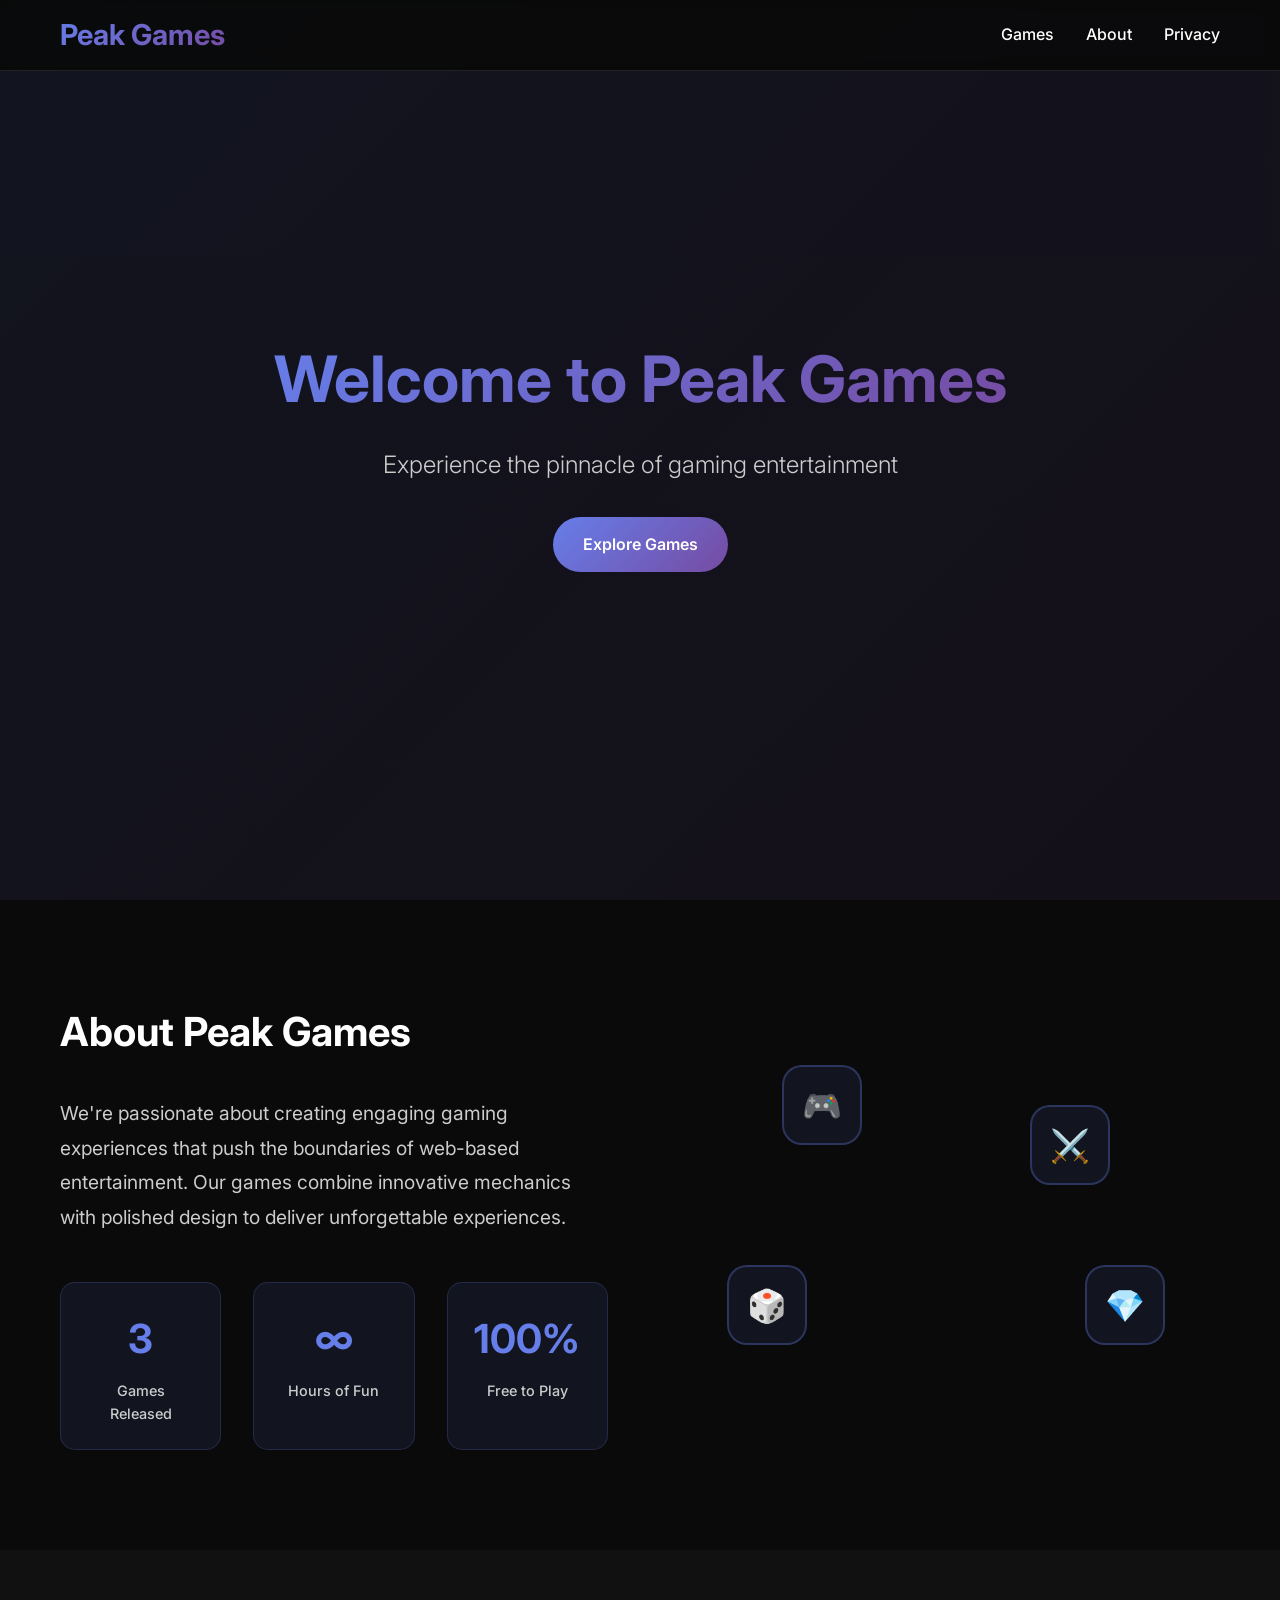
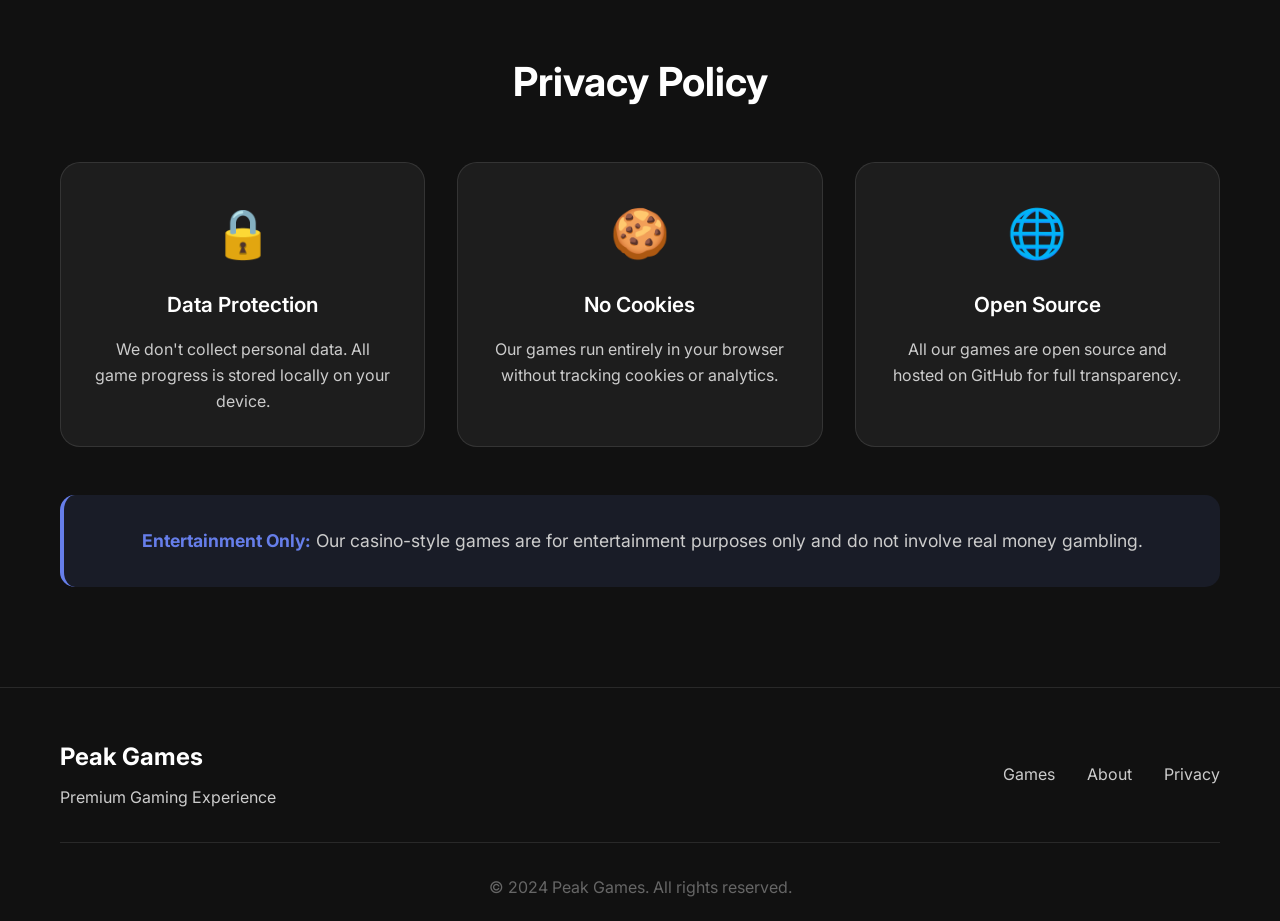
==== commit 03ca53e2: "Add Fishin Time game, update stats to 3 games" ====
--- a/index.html
+++ b/index.html
@@ -50,7 +50,7 @@
                         <p>We're passionate about creating engaging gaming experiences that push the boundaries of web-based entertainment. Our games combine innovative mechanics with polished design to deliver unforgettable experiences.</p>
                         <div class="stats-grid">
                             <div class="stat-item">
-                                <div class="stat-number">2</div>
+                                <div class="stat-number">3</div>
                                 <div class="stat-label">Games Released</div>
                             </div>
                             <div class="stat-item">
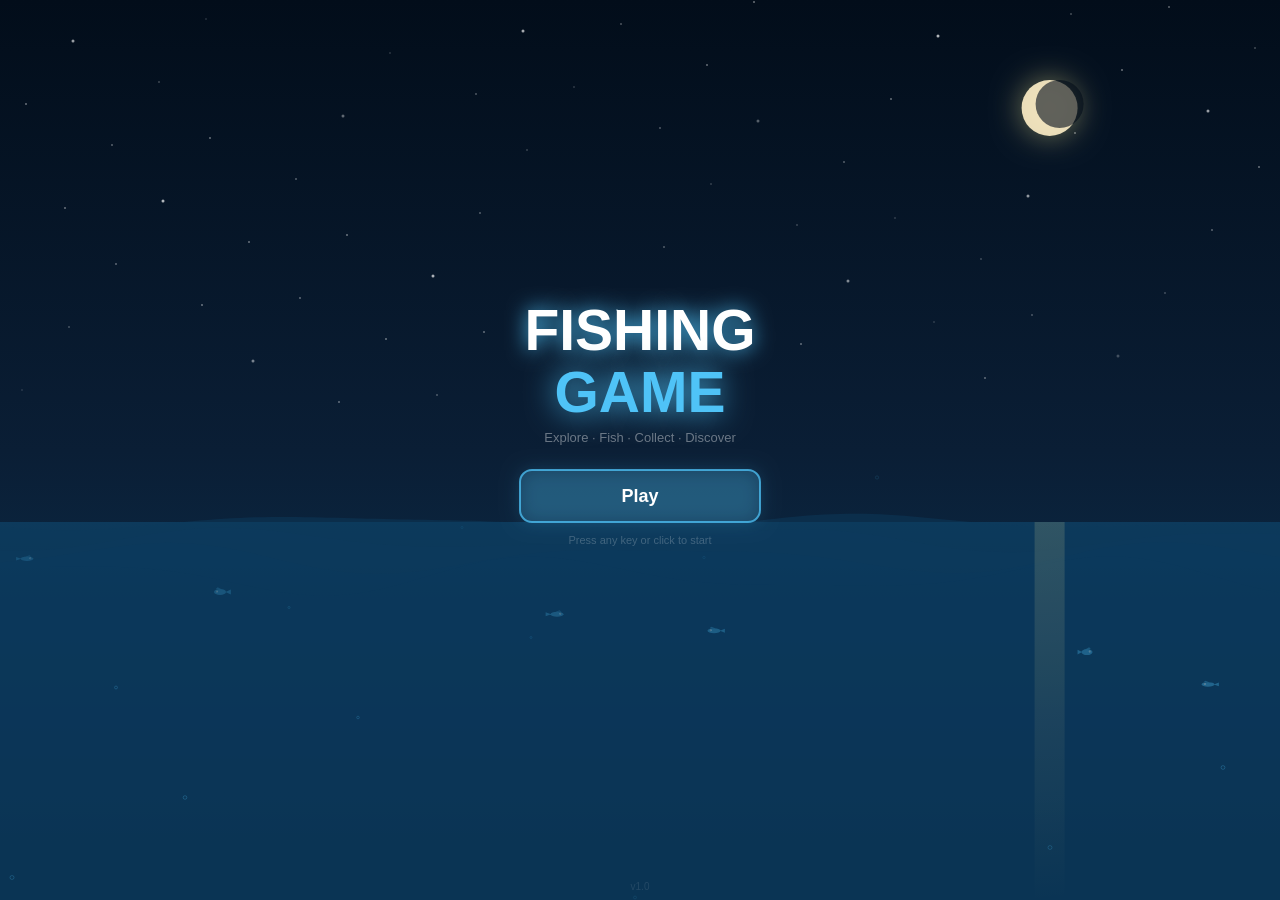
==== commit 770364cc: "Restore missing data.js and index.html" ====
--- a/index.html
+++ b/index.html
@@ -1,140 +1,18 @@
 <!DOCTYPE html>
 <html lang="en">
 <head>
-    <meta charset="UTF-8">
-    <meta name="viewport" content="width=device-width, initial-scale=1.0">
-    <title>Peak Games - Premium Gaming Experience</title>
-    <link rel="stylesheet" href="styles.css">
-    <link href="https://fonts.googleapis.com/css2?family=Inter:wght@300;400;500;600;700&display=swap" rel="stylesheet">
+  <meta charset="UTF-8">
+  <meta name="viewport" content="width=device-width, initial-scale=1.0, user-scalable=no">
+  <title>Fishing Game</title>
+  <style>
+    * { margin:0; padding:0; box-sizing:border-box; }
+    body { background:#000; overflow:hidden; }
+    canvas { display:block; }
+  </style>
 </head>
 <body>
-    <nav class="navbar">
-        <div class="nav-container">
-            <div class="nav-brand">
-                <a href="index.html" class="nav-logo">Peak Games</a>
-            </div>
-            <div class="nav-links">
-                <a href="games.html">Games</a>
-                <a href="#about">About</a>
-                <a href="#privacy">Privacy</a>
-            </div>
-        </div>
-    </nav>
-
-    <header class="hero">
-        <div class="hero-content">
-            <h1 class="hero-title">Welcome to Peak Games</h1>
-            <p class="hero-subtitle">Experience the pinnacle of gaming entertainment</p>
-            <div class="hero-cta">
-                <a href="games.html" class="btn-primary">Explore Games</a>
-            </div>
-        </div>
-        <div class="hero-bg">
-            <div class="particles">
-                <div class="particle"></div>
-                <div class="particle"></div>
-                <div class="particle"></div>
-                <div class="particle"></div>
-                <div class="particle"></div>
-                <div class="particle"></div>
-            </div>
-        </div>
-    </header>
-
-    <section id="about" class="about-section">
-        <div class="container">
-            <div class="about-content">
-                <div class="about-grid">
-                    <div class="about-text">
-                        <h2>About Peak Games</h2>
-                        <p>We're passionate about creating engaging gaming experiences that push the boundaries of web-based entertainment. Our games combine innovative mechanics with polished design to deliver unforgettable experiences.</p>
-                        <div class="stats-grid">
-                            <div class="stat-item">
-                                <div class="stat-number">3</div>
-                                <div class="stat-label">Games Released</div>
-                            </div>
-                            <div class="stat-item">
-                                <div class="stat-number">∞</div>
-                                <div class="stat-label">Hours of Fun</div>
-                            </div>
-                            <div class="stat-item">
-                                <div class="stat-number">100%</div>
-                                <div class="stat-label">Free to Play</div>
-                            </div>
-                        </div>
-                    </div>
-                    <div class="about-visual">
-                        <div class="floating-elements">
-                            <div class="floating-card">🎮</div>
-                            <div class="floating-card">🎲</div>
-                            <div class="floating-card">⚔️</div>
-                            <div class="floating-card">💎</div>
-                        </div>
-                    </div>
-                </div>
-            </div>
-        </div>
-    </section>
-
-    <section id="privacy" class="privacy-section">
-        <div class="container">
-            <div class="privacy-content">
-                <h2>Privacy Policy</h2>
-                <div class="privacy-grid">
-                    <div class="privacy-card">
-                        <div class="privacy-icon">🔒</div>
-                        <h3>Data Protection</h3>
-                        <p>We don't collect personal data. All game progress is stored locally on your device.</p>
-                    </div>
-                    <div class="privacy-card">
-                        <div class="privacy-icon">🍪</div>
-                        <h3>No Cookies</h3>
-                        <p>Our games run entirely in your browser without tracking cookies or analytics.</p>
-                    </div>
-                    <div class="privacy-card">
-                        <div class="privacy-icon">🌐</div>
-                        <h3>Open Source</h3>
-                        <p>All our games are open source and hosted on GitHub for full transparency.</p>
-                    </div>
-                </div>
-                <div class="privacy-note">
-                    <p><strong>Entertainment Only:</strong> Our casino-style games are for entertainment purposes only and do not involve real money gambling.</p>
-                </div>
-            </div>
-        </div>
-    </section>
-
-    <footer class="footer">
-        <div class="container">
-            <div class="footer-content">
-                <div class="footer-brand">
-                    <h3>Peak Games</h3>
-                    <p>Premium Gaming Experience</p>
-                </div>
-                <div class="footer-links">
-                    <a href="games.html">Games</a>
-                    <a href="#about">About</a>
-                    <a href="#privacy">Privacy</a>
-                </div>
-            </div>
-            <div class="footer-bottom">
-                <p>&copy; 2024 Peak Games. All rights reserved.</p>
-            </div>
-        </div>
-    </footer>
-
-    <script src="script.js"></script>
-    <script>
-        document.querySelectorAll('a[href]').forEach(link => {
-            const href = link.getAttribute('href');
-            if (!href.startsWith('#') && !href.startsWith('http') && !link.target) {
-                link.addEventListener('click', e => {
-                    e.preventDefault();
-                    document.body.classList.add('fade-out');
-                    setTimeout(() => window.location.href = href, 300);
-                });
-            }
-        });
-    </script>
+  <canvas id="c"></canvas>
+  <script src="data.js"></script>
+  <script src="game.js"></script>
 </body>
-</html>+</html>
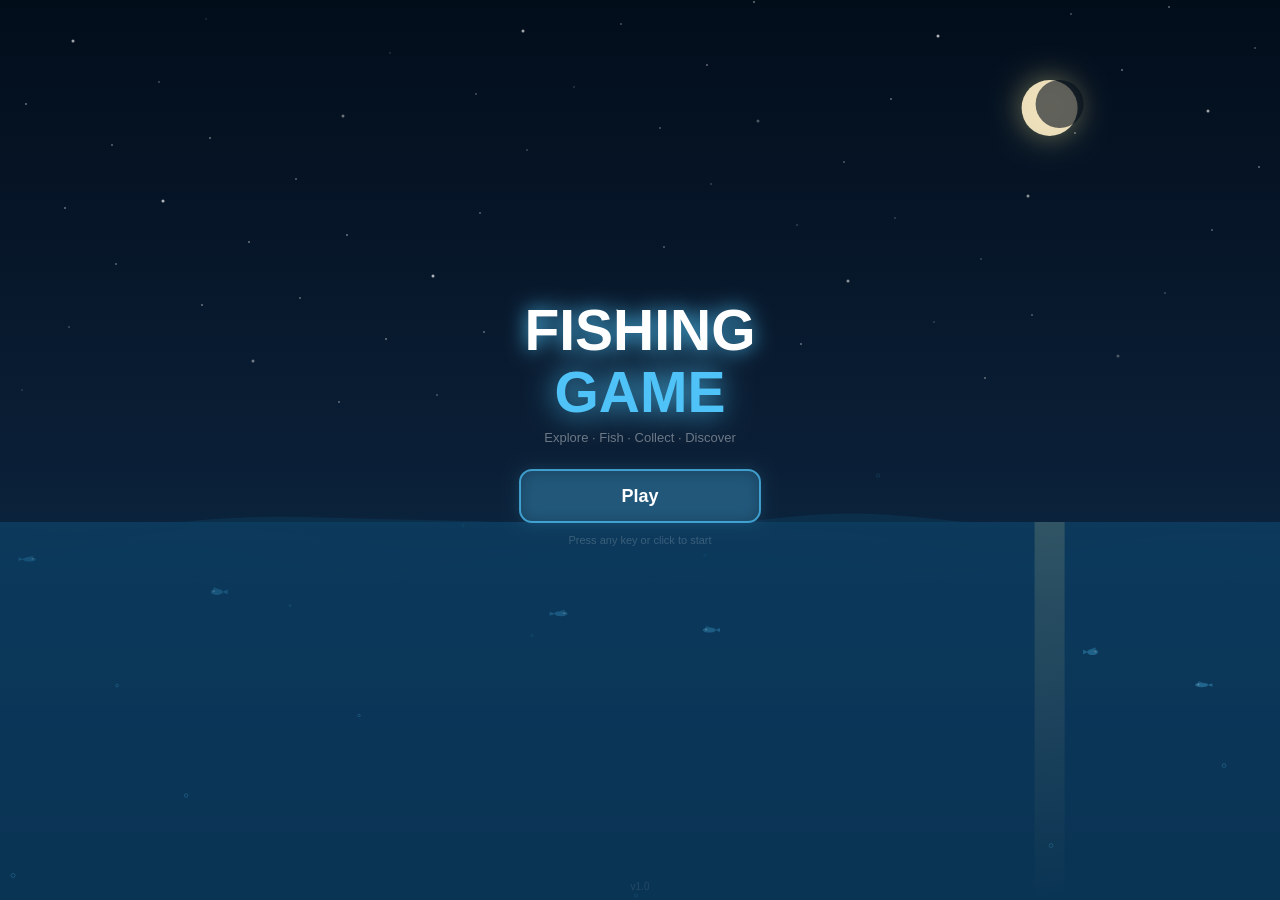
==== commit c21554f7: "Add blue SVG favicon" ====
--- a/index.html
+++ b/index.html
@@ -3,7 +3,9 @@
 <head>
   <meta charset="UTF-8">
   <meta name="viewport" content="width=device-width, initial-scale=1.0, user-scalable=no">
-  <title>Fishing Game</title>
+  <title>Fishin Time</title>
+  <link rel="icon" type="image/svg+xml" href="icon/favicon.svg">
+  <link rel="icon" type="image/png" href="icon/Fishin Time.png">
   <style>
     * { margin:0; padding:0; box-sizing:border-box; }
     body { background:#000; overflow:hidden; }
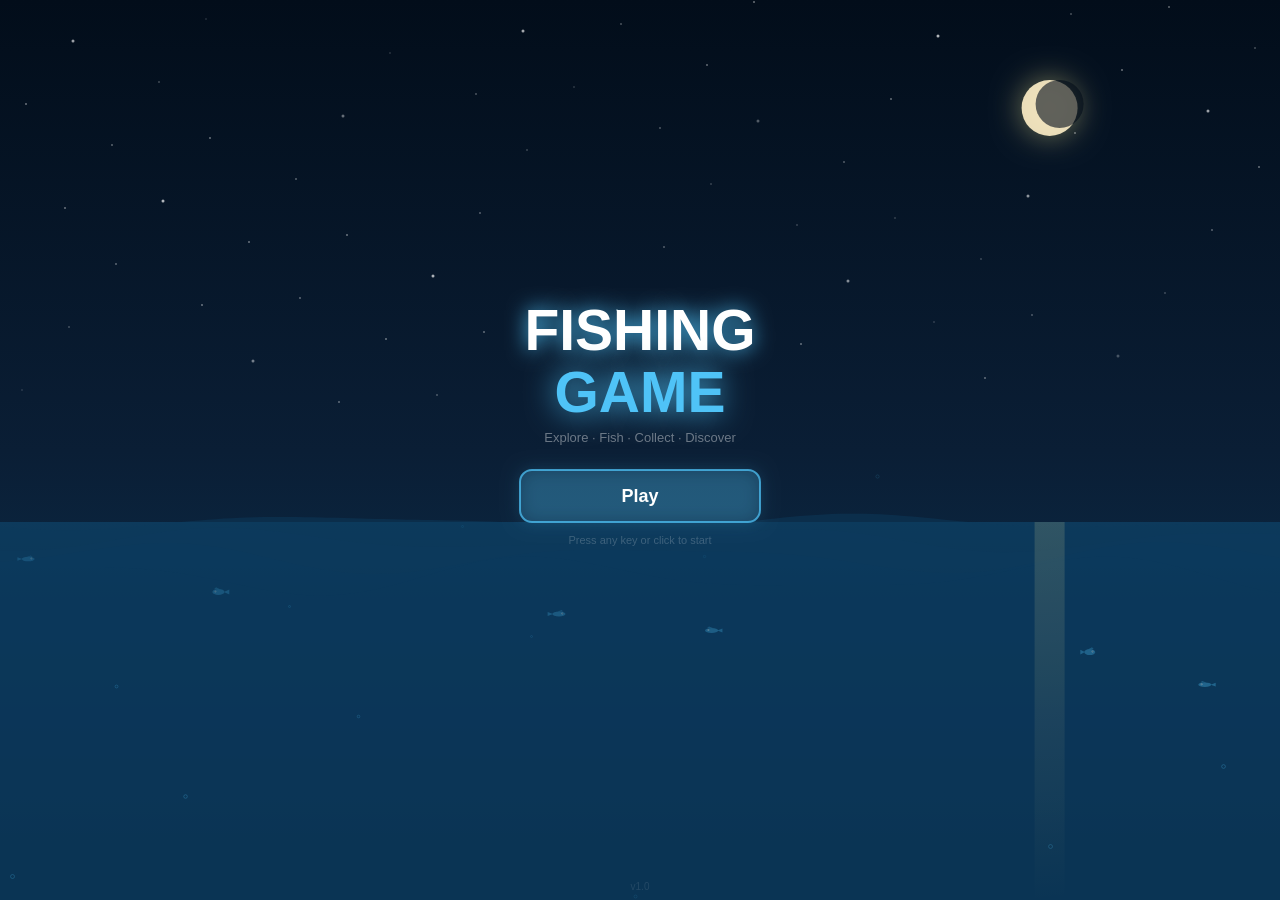
==== commit b8ef8029: "Update favicon to new icon" ====
--- a/index.html
+++ b/index.html
@@ -5,7 +5,7 @@
   <meta name="viewport" content="width=device-width, initial-scale=1.0, user-scalable=no">
   <title>Fishin Time</title>
   <link rel="icon" type="image/svg+xml" href="icon/favicon.svg">
-  <link rel="icon" type="image/png" href="icon/Fishin Time.png">
+  <link rel="icon" type="image/png" href="icon/CleanShot 2026-04-11 at 20.33.52@2x.png">
   <style>
     * { margin:0; padding:0; box-sizing:border-box; }
     body { background:#000; overflow:hidden; }
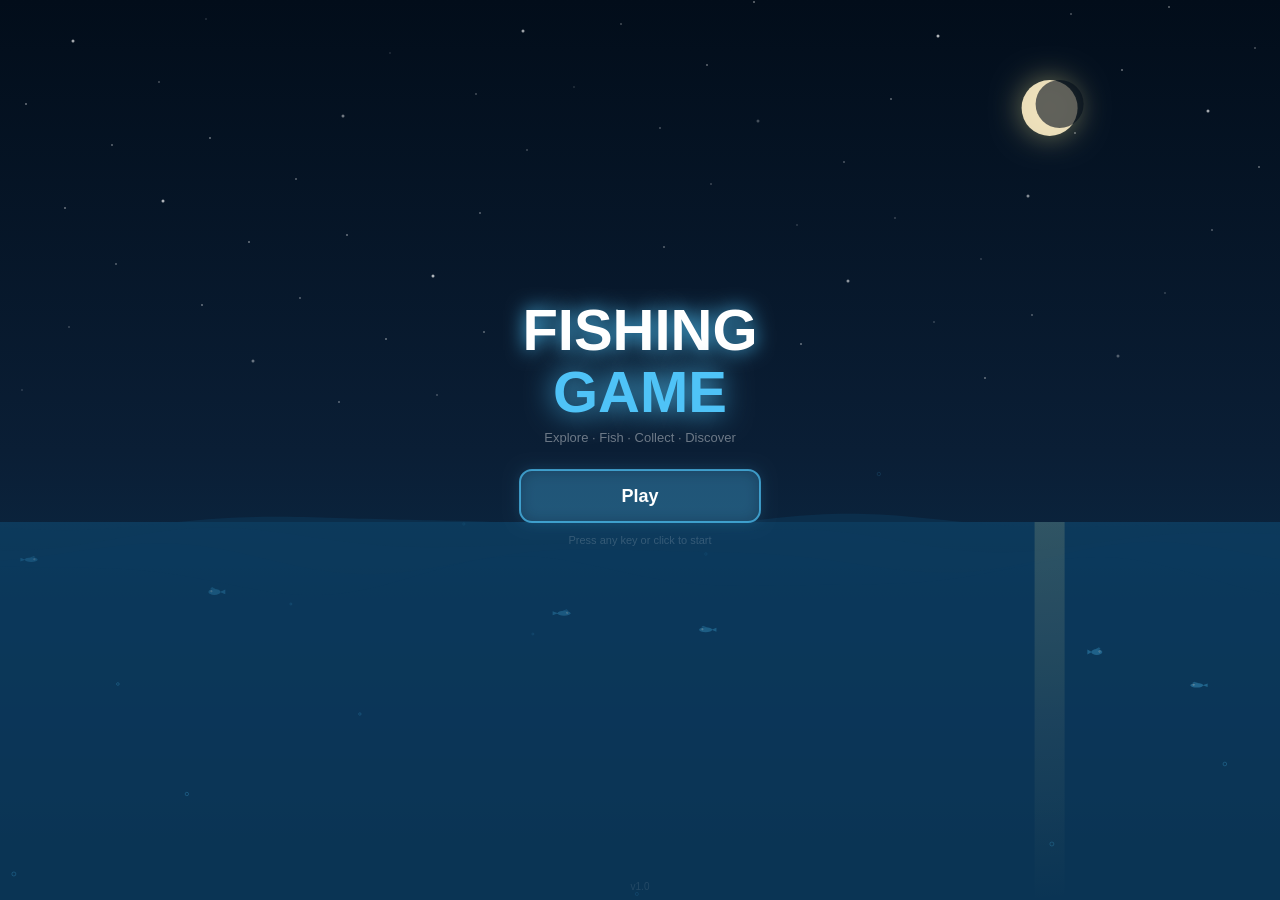
==== commit f5104033: "Update favicon" ====
--- a/index.html
+++ b/index.html
@@ -5,7 +5,7 @@
   <meta name="viewport" content="width=device-width, initial-scale=1.0, user-scalable=no">
   <title>Fishin Time</title>
   <link rel="icon" type="image/svg+xml" href="icon/favicon.svg">
-  <link rel="icon" type="image/png" href="icon/CleanShot 2026-04-11 at 20.33.52@2x.png">
+  <link rel="icon" type="image/png" href="icon/CleanShot 2026-04-11 at 20.36.58@2x.png">
   <style>
     * { margin:0; padding:0; box-sizing:border-box; }
     body { background:#000; overflow:hidden; }
